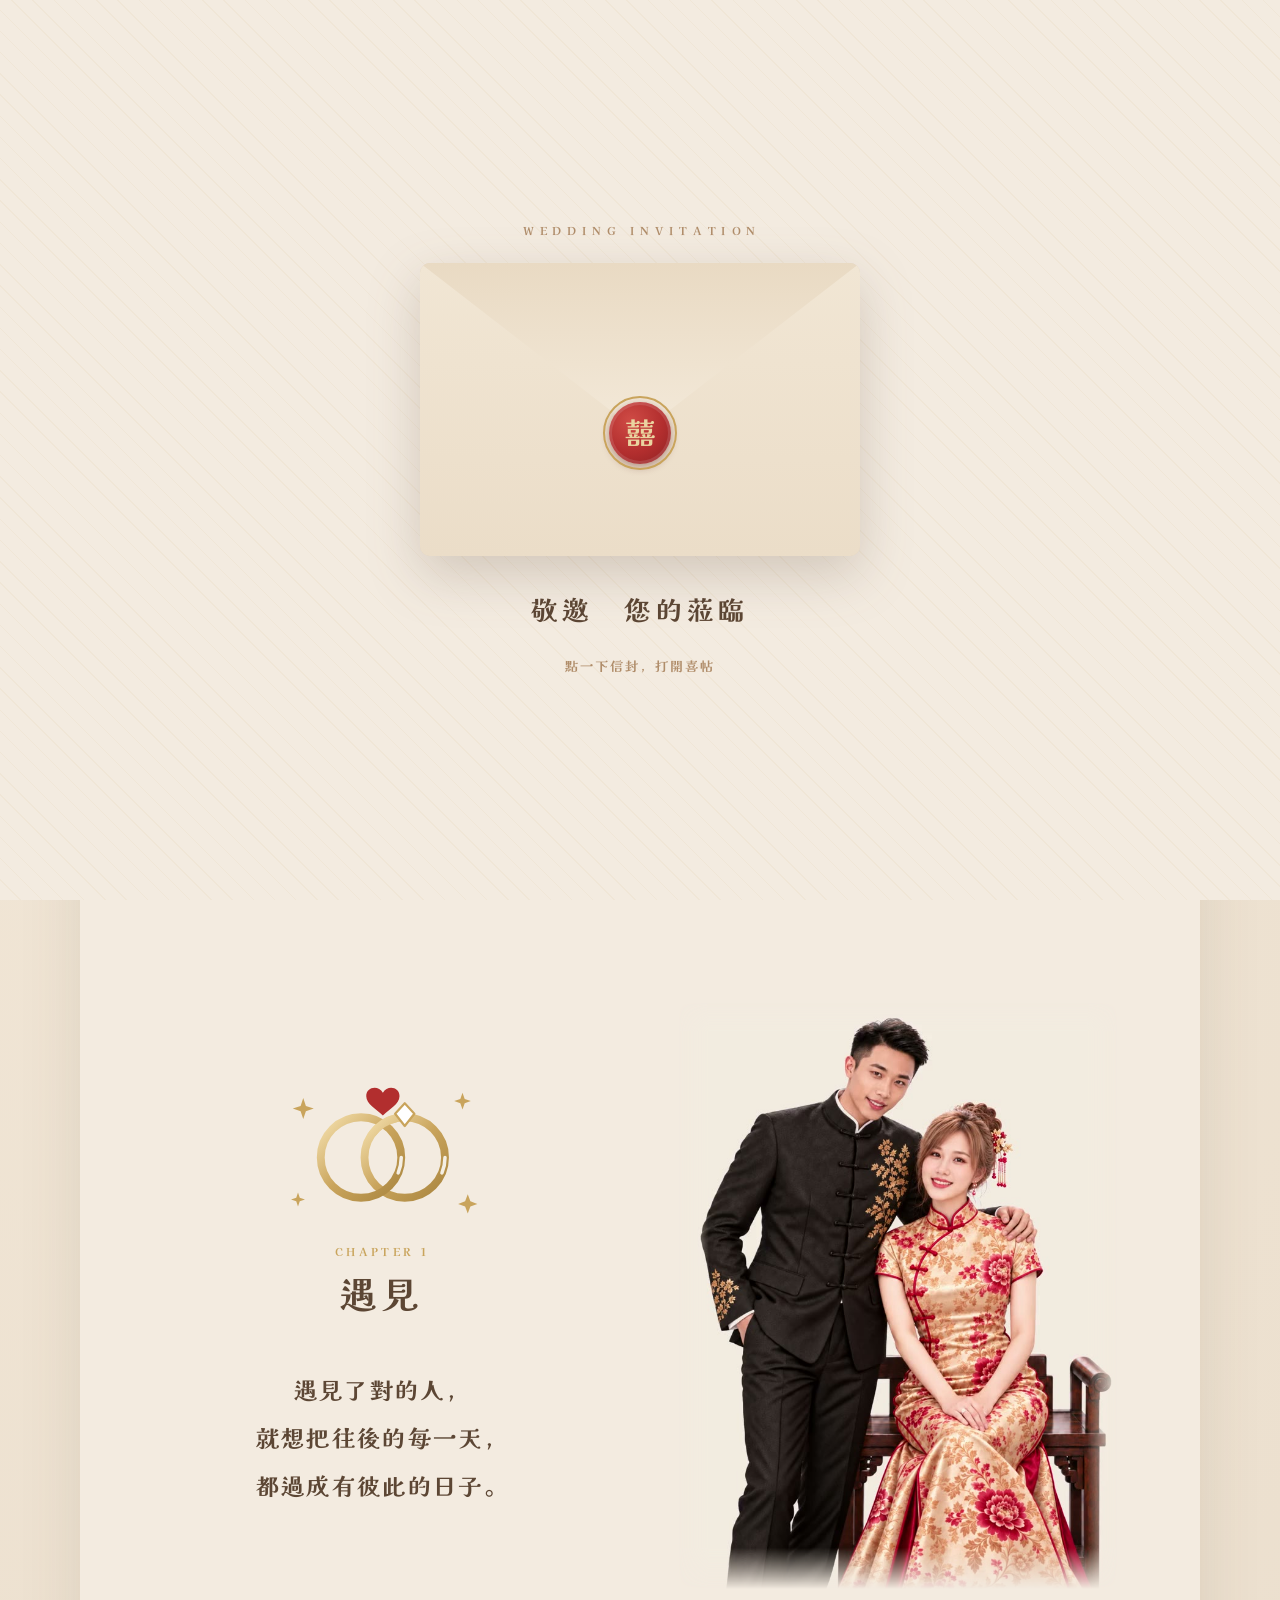
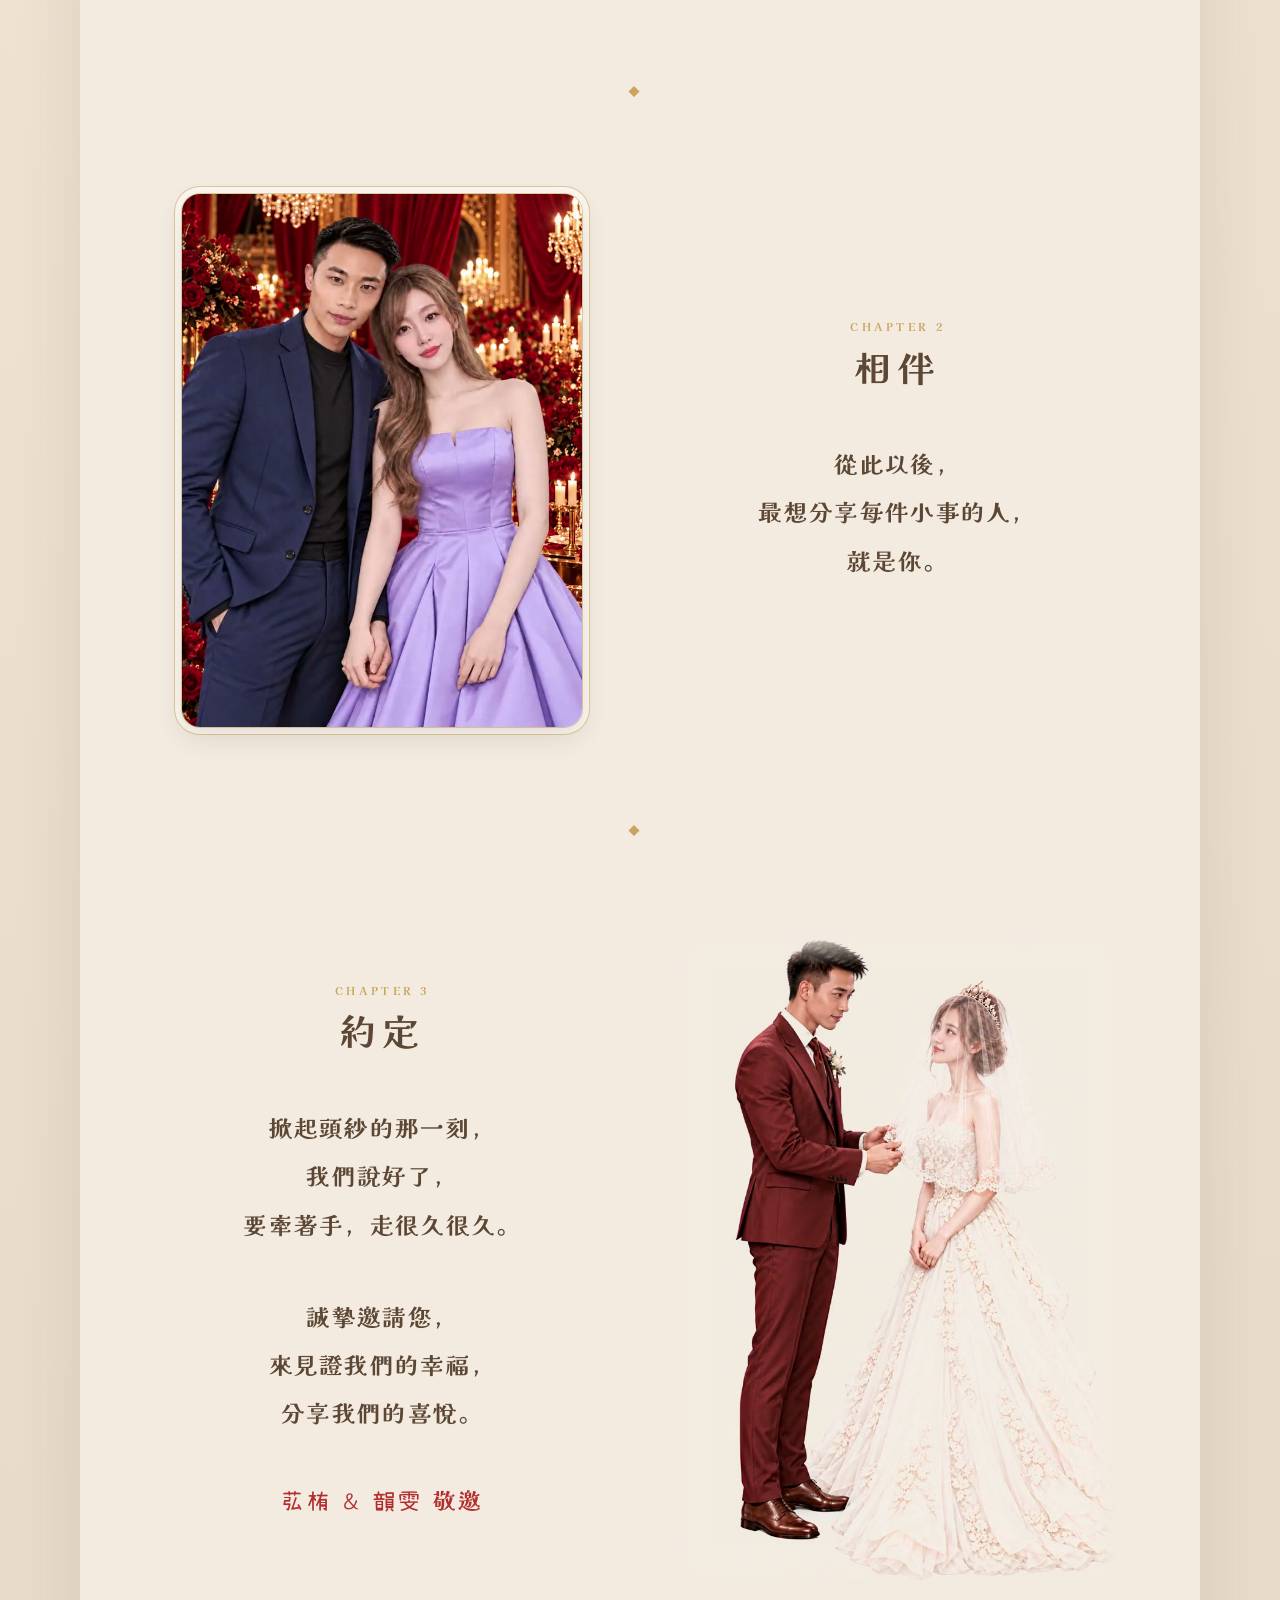
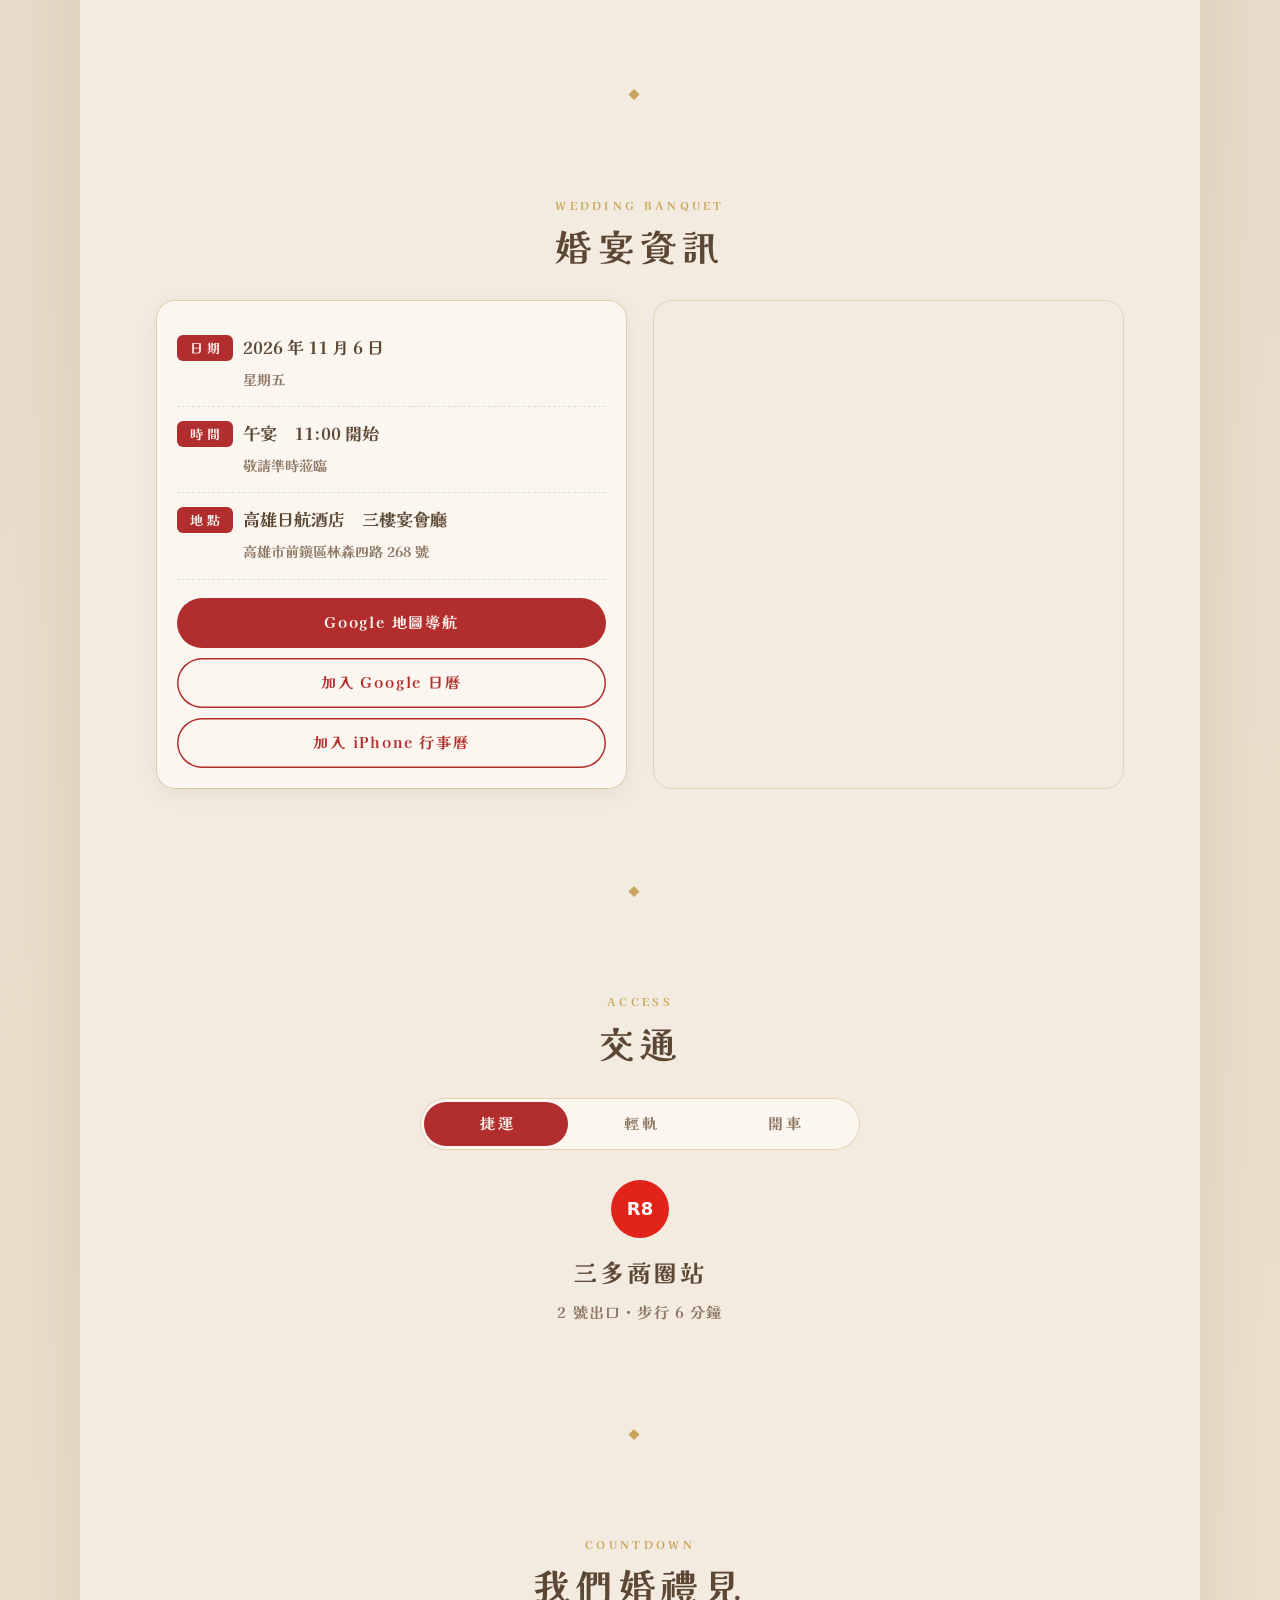
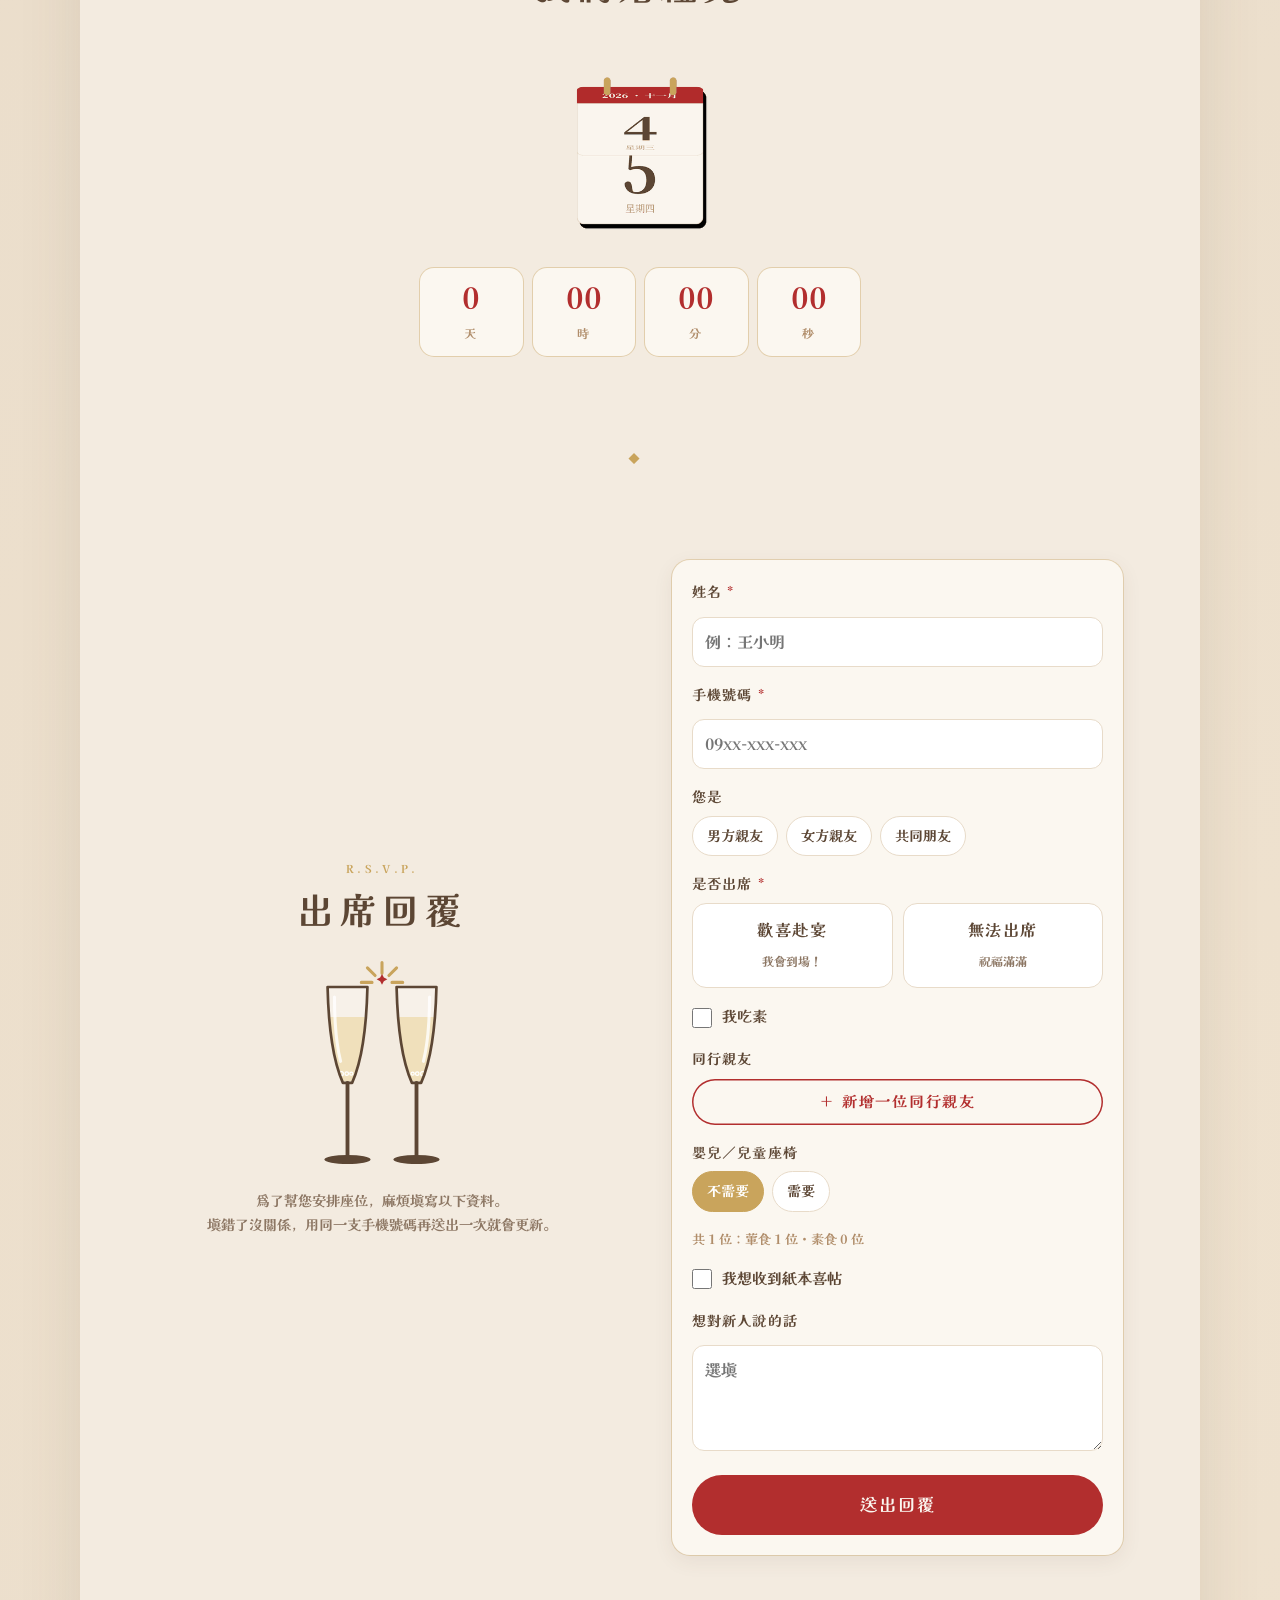
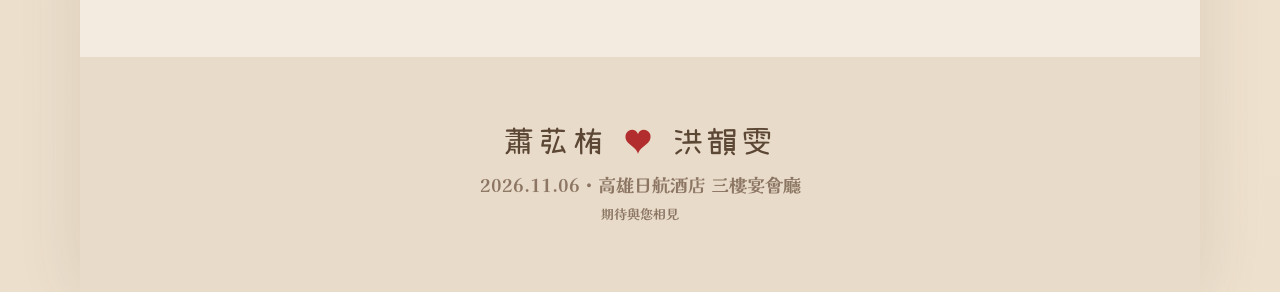
==== index.html @ 9238826c "電子喜帖：蕭苰栯 ♥ 洪韻雯（2026-11-06 高雄日航酒店） 喜帖主頁、賓客後台、Google Apps Script 後端與素材。  Co-Authored-By: Claude Opus 5" ====
<!doctype html>
<html lang="zh-Hant-TW">
<head>
<meta charset="utf-8">
<meta name="viewport" content="width=device-width, initial-scale=1, viewport-fit=cover">
<title>蕭苰栯 ♥ 洪韻雯｜婚宴邀請</title>
<meta name="description" content="2026.11.06（五）午宴・高雄日航酒店。我們要結婚了，誠摯邀請您來見證我們的幸福。">
<meta name="theme-color" content="#F3EBE0">
<!-- LINE / Facebook 分享預覽 -->
<meta property="og:type" content="website">
<meta property="og:title" content="蕭苰栯 ♥ 洪韻雯 要結婚了！">
<meta property="og:description" content="2026.11.06（五）午宴・高雄日航酒店｜點開來看喜帖並回覆出席">
<meta property="og:image" content="https://benny19890331.github.io/wedding/assets/og.jpg">
<meta property="og:image:width" content="1200">
<meta property="og:image:height" content="630">
<meta property="og:url" content="https://benny19890331.github.io/wedding/">
<link rel="icon" href="assets/favicon.png">
<link rel="preconnect" href="https://fonts.googleapis.com">
<link rel="preconnect" href="https://fonts.gstatic.com" crossorigin>
<link href="https://fonts.googleapis.com/css2?family=UoqMunThenKhung&family=Noto+Serif+TC:wght@400;700&family=LXGW+WenKai+TC&display=swap" rel="stylesheet">
<link rel="stylesheet" href="css/style.css?v=10112018">
<noscript><style>.cover{display:none}.reveal>*,.hero>*{opacity:1!important;transform:none!important}</style></noscript>
</head>
<body>

<!-- 背景音樂：點開信封後開始播放，右上角按鈕可以隨時關掉 -->
<audio id="bgm" src="assets/audio/bgm.mp3" loop preload="none"></audio>
<button class="bgm-btn" id="bgm-btn" type="button" aria-pressed="false" aria-label="播放背景音樂" hidden>
  <svg viewBox="0 0 24 24" aria-hidden="true"><path d="M9 18V6l10-2v12"/><circle cx="6.5" cy="18" r="2.5"/><circle cx="16.5" cy="16" r="2.5"/><path class="bgm-off" d="M4 4l16 16"/></svg>
</button>

<main class="page">

  <!-- ============ 封面：信封 ============ -->
  <div class="cover" id="cover">
    <p class="cover-kicker">W E D D I N G　I N V I T A T I O N</p>
    <div class="env-wrap">
    <button class="envelope" id="open-btn" type="button" aria-label="打開喜帖">
      <span class="env-back"></span>
      <span class="env-card"><b class="nm">蕭苰栯 <i>♥</i> 洪韻雯</b><small>2026 . 11 . 06</small></span>
      <span class="env-front"></span>
      <span class="env-flap"></span>
      <span class="env-seal">囍</span>
    </button>
    </div>
    <p class="cover-to">敬邀　您的蒞臨</p>
    <p class="cover-hint">點一下信封，打開喜帖</p>
  </div>

  <!-- ============ 主視覺 ============ -->
  <section class="hero">
    <p class="hero-kicker">W E ’ R E　G E T T I N G　M A R R I E D</p>
    <div class="arch-wrap">
      <i class="spark s1"></i><i class="spark s2"></i><i class="spark s3"></i><i class="spark s4"></i><i class="spark s5"></i>
    <div class="arch">
      <video class="clip" src="assets/video/wink.mp4" poster="assets/video/wink.jpg" muted loop playsinline preload="metadata"
             aria-label="兩人穿著青花瓷禮服，一起舉著「我們結婚啦」的牌子"></video>
    </div>
    </div>
    <h1 class="hero-title">我們結婚啦</h1>
    <p class="hero-names nm">蕭苰栯 <span>♥</span> 洪韻雯</p>
    <p class="hero-date">2026.11.06（五）午宴 11:00<br>高雄日航酒店・三樓宴會廳</p>
  </section>

  <!-- ============ 故事一：遇見 ============ -->
  <section id="invite" class="section center reveal">
    <svg class="deco rings" viewBox="0 0 240 190" role="img" aria-label="兩只相扣的金色對戒">
      <defs>
        <linearGradient id="ring-gold" x1="0" y1="0" x2="1" y2="1">
          <stop offset="0" stop-color="#F6E2B0"/><stop offset=".5" stop-color="#C9A45C"/><stop offset="1" stop-color="#A9853F"/>
        </linearGradient>
      </defs>
      <g class="rings-sway">
        <circle class="ring" cx="146" cy="108" r="46"/>
        <circle class="ring" cx="96" cy="108" r="46"/>
        <!-- 右邊那只戒指在上方交叉處壓過左邊，看起來才是扣在一起 -->
        <circle class="ring" cx="146" cy="108" r="46" stroke-dasharray="34 289" stroke-dashoffset="-173"/>
        <circle class="ring-shine" cx="96" cy="108" r="46"/>
        <circle class="ring-shine s2" cx="146" cy="108" r="46"/>
        <path class="gem" d="M146 46 l11 12 -11 14 -11 -14z"/>
      </g>
      <path class="ring-heart" d="M121 34c-5-9-19-7-19 4 0 9 12 15 19 22 7-7 19-13 19-22 0-11-14-13-19-4z"/>
      <path class="twinkle t1" d="M30 40l3 9 9 3-9 3-3 9-3-9-9-3 9-3z"/>
      <path class="twinkle t2" d="M212 34l2.5 7 7 2.5-7 2.5-2.5 7-2.5-7-7-2.5 7-2.5z"/>
      <path class="twinkle t3" d="M218 150l3 8 8 3-8 3-3 8-3-8-8-3 8-3z"/>
      <path class="twinkle t4" d="M24 148l2 6 6 2-6 2-2 6-2-6-6-2 6-2z"/>
    </svg>
    <h2 class="section-title"><small>CHAPTER 1</small>遇見</h2>
    <p class="poem">
      遇見了對的人，<br>
      就想把往後的每一天，<br>
      都過成有彼此的日子。
    </p>
    <div class="blend blend-34">
      <video class="clip" src="assets/video/sit.mp4" poster="assets/video/sit.jpg" muted loop playsinline preload="metadata"
             aria-label="兩人穿著中式禮服，新娘坐著、新郎站在一旁相視而笑"></video>
    </div>
  </section>

  <!-- ============ 故事二：相伴 ============ -->
  <section class="section center reveal" id="story">
    <h2 class="section-title"><small>CHAPTER 2</small>相伴</h2>
    <p class="poem">
      從此以後，<br>
      最想分享每件小事的人，<br>
      就是你。
    </p>
    <div class="frame frame-34">
      <video class="clip" src="assets/video/heart.mp4" poster="assets/video/heart.jpg" muted loop playsinline preload="metadata"
             aria-label="兩人在紅色燭光宴會廳，用手臂一起比出愛心"></video>
    </div>
  </section>

  <!-- ============ 故事三：約定 ============ -->
  <section class="section center reveal" id="moments">
    <h2 class="section-title"><small>CHAPTER 3</small>約定</h2>
    <p class="poem">
      掀起頭紗的那一刻，<br>
      我們說好了，<br>
      要牽著手，走很久很久。
    </p>
    <div class="blend">
      <video class="clip" data-fade src="assets/video/veil.mp4" poster="assets/video/veil.jpg" muted playsinline preload="metadata"
             aria-label="新郎掀起新娘的頭紗，輕吻她的額頭"></video>
    </div>
    <p class="poem">
      誠摯邀請您，<br>
      來見證我們的幸福，<br>
      分享我們的喜悅。
    </p>
    <p class="sign"><span class="nm">苰栯 &amp; 韻雯</span> 敬邀</p>
  </section>

  <!-- ============ 婚宴資訊 ============ -->
  <section class="section reveal" id="info">
    <h2 class="section-title center"><small>WEDDING BANQUET</small>婚宴資訊</h2>
    <div class="card info">
      <div class="info-row">
        <span class="info-label">日期</span>
        <div><b>2026 年 11 月 6 日</b><span class="muted">星期五</span></div>
      </div>
      <div class="info-row">
        <span class="info-label">時間</span>
        <div><b>午宴　11:00 開始</b><span class="muted">敬請準時蒞臨</span></div>
      </div>
      <div class="info-row">
        <span class="info-label">地點</span>
        <div><b>高雄日航酒店　三樓宴會廳</b><span class="muted">高雄市前鎮區林森四路 268 號</span></div>
      </div>
      <div class="btn-row">
        <a class="btn" href="https://www.google.com/maps/search/?api=1&query=%E9%AB%98%E9%9B%84%E6%97%A5%E8%88%AA%E9%85%92%E5%BA%97" target="_blank" rel="noopener">Google 地圖導航</a>
        <a class="btn btn-ghost" id="gcal" href="#" target="_blank" rel="noopener">加入 Google 日曆</a>
        <a class="btn btn-ghost" href="assets/wedding.ics">加入 iPhone 行事曆</a>
      </div>
    </div>
    <div class="map">
      <iframe title="高雄日航酒店地圖" src="https://www.google.com/maps?q=%E9%AB%98%E9%9B%84%E6%97%A5%E8%88%AA%E9%85%92%E5%BA%97+%E9%AB%98%E9%9B%84%E5%B8%82%E5%89%8D%E9%8E%AE%E5%8D%80%E6%9E%97%E6%A3%AE%E5%9B%9B%E8%B7%AF268%E8%99%9F&z=16&output=embed" loading="lazy" referrerpolicy="no-referrer-when-downgrade"></iframe>
    </div>
  </section>

  <!-- ============ 交通 ============ -->
  <section class="section reveal">
    <h2 class="section-title center"><small>ACCESS</small>交通</h2>
    <div class="way">
      <div class="way-tabs" role="tablist" aria-label="交通方式">
        <button type="button" role="tab" aria-selected="true" data-way="mrt">捷運</button>
        <button type="button" role="tab" aria-selected="false" data-way="lrt">輕軌</button>
        <button type="button" role="tab" aria-selected="false" data-way="car">開車</button>
      </div>
      <div class="way-panel" data-panel="mrt">
        <span class="line-badge red-line">R8</span>
        <b>三多商圈站</b>
        <span>2 號出口・步行 6 分鐘</span>
      </div>
      <div class="way-panel" data-panel="lrt" hidden>
        <span class="line-badge lrt">C7</span>
        <b>軟體園區站</b>
        <span>步行 10 分鐘</span>
      </div>
      <div class="way-panel" data-panel="car" hidden>
        <span class="line-badge car">P</span>
        <b>飯店地下停車場</b>
        <span>喜宴賓客免費停 4 小時</span>
      </div>
    </div>
  </section>

  <!-- ============ 倒數 ============ -->
  <section class="section center reveal">
    <h2 class="section-title"><small>COUNTDOWN</small>我們婚禮見</h2>
    <img class="gif gif-sm" src="assets/gif/5-calendar-1106.gif" alt="日曆翻到 11 月 6 日" width="400" height="400" loading="lazy">
    <div class="countdown" id="countdown" aria-live="off">
      <div><b data-k="d">--</b><small>天</small></div>
      <div><b data-k="h">--</b><small>時</small></div>
      <div><b data-k="m">--</b><small>分</small></div>
      <div><b data-k="s">--</b><small>秒</small></div>
    </div>
  </section>

  <!-- ============ 出席回覆 ============ -->
  <section class="section reveal" id="rsvp">
    <h2 class="section-title center"><small>R.S.V.P.</small>出席回覆</h2>
    <svg class="deco cheers" viewBox="0 0 300 270" role="img" aria-label="兩個香檳杯輕輕碰杯">
      <!-- 兩個杯子各自以杯底為支點往中間傾斜，杯口剛好相碰、不會交疊 -->
      <g transform="translate(105 255)"><g class="tilt">
          <path class="fl-wine" d="M-23.5 -186 L23.5 -186 Q21 -138 6 -102 L-6 -102 Q-21 -138 -23.5 -186Z"/>
          <circle class="fl-bubble" cx="-8" cy="-112" r="2.6"/><circle class="fl-bubble b2" cx="5" cy="-112" r="2"/><circle class="fl-bubble b3" cx="-1" cy="-112" r="2.3"/>
          <path class="fl-glass" d="M-26 -225 L26 -225 Q24 -140 6 -100 L-6 -100 Q-24 -140 -26 -225Z"/>
          <path class="fl-hi" d="M-17 -212 Q-17 -160 -9 -128"/>
          <path class="fl-stem" d="M0 -100 V-6"/>
          <ellipse class="fl-foot" cx="0" cy="0" rx="30" ry="6"/>
      </g></g>
      <g transform="translate(195 255) scale(-1 1)"><g class="tilt">
          <path class="fl-wine" d="M-23.5 -186 L23.5 -186 Q21 -138 6 -102 L-6 -102 Q-21 -138 -23.5 -186Z"/>
          <circle class="fl-bubble" cx="-8" cy="-112" r="2.6"/><circle class="fl-bubble b2" cx="5" cy="-112" r="2"/><circle class="fl-bubble b3" cx="-1" cy="-112" r="2.3"/>
          <path class="fl-glass" d="M-26 -225 L26 -225 Q24 -140 6 -100 L-6 -100 Q-24 -140 -26 -225Z"/>
          <path class="fl-hi" d="M-17 -212 Q-17 -160 -9 -128"/>
          <path class="fl-stem" d="M0 -100 V-6"/>
          <ellipse class="fl-foot" cx="0" cy="0" rx="30" ry="6"/>
      </g></g>
      <g class="clink" transform="translate(150 20)">
        <path d="M0 -8 V-22 M9 -5 L19 -15 M-9 -5 L-19 -15 M13 4 H27 M-13 4 H-27"/>
        <path class="clink-star" d="M0 -7l2.4 4.6 4.6 2.4-4.6 2.4-2.4 4.6-2.4-4.6-4.6-2.4 4.6-2.4z"/>
      </g>
    </svg>
    <p class="center muted form-note">為了幫您安排座位，麻煩填寫以下資料。<br>填錯了沒關係，用同一支手機號碼再送出一次就會更新。</p>

    <form class="card form" id="rsvp-form" novalidate>
      <label class="field">
        <span>姓名 <i>*</i></span>
        <input name="name" autocomplete="name" maxlength="30" required placeholder="例：王小明">
      </label>
      <label class="field">
        <span>手機號碼 <i>*</i></span>
        <input name="phone" type="tel" inputmode="tel" autocomplete="tel" maxlength="15" required placeholder="09xx-xxx-xxx">
      </label>

      <fieldset class="field">
        <legend>您是</legend>
        <div class="chips">
          <label><input type="radio" name="side" value="男方親友"><span>男方親友</span></label>
          <label><input type="radio" name="side" value="女方親友"><span>女方親友</span></label>
          <label><input type="radio" name="side" value="共同朋友"><span>共同朋友</span></label>
        </div>
      </fieldset>

      <fieldset class="field">
        <legend>是否出席 <i>*</i></legend>
        <div class="choice">
          <label><input type="radio" name="attend" value="yes" required><span><b>歡喜赴宴</b><small>我會到場！</small></span></label>
          <label><input type="radio" name="attend" value="no"><span><b>無法出席</b><small>祝福滿滿</small></span></label>
        </div>
      </fieldset>

      <div id="attend-fields">
        <label class="check">
          <input type="checkbox" name="selfveg" id="selfveg">
          <span>我吃素</span>
        </label>
        <fieldset class="field">
          <legend>同行親友</legend>
          <div class="comp-list" id="comp-list"></div>
          <button class="btn btn-ghost comp-add" type="button" id="comp-add">＋ 新增一位同行親友</button>
        </fieldset>
        <fieldset class="field">
          <legend>嬰兒／兒童座椅</legend>
          <div class="chips">
            <label><input type="radio" name="seat" value="no" checked><span>不需要</span></label>
            <label><input type="radio" name="seat" value="yes"><span>需要</span></label>
          </div>
        </fieldset>
        <label class="field" id="kids-field" hidden>
          <span>座椅數量</span>
          <select name="kids"></select>
        </label>
        <p class="calc" id="meal-calc"></p>
      </div>

      <!-- 無法出席的賓客：想送紅包可以轉帳 -->
      <div class="gift" id="gift" hidden>
        <p class="gift-lead">不能到場也沒關係，收到您的祝福我們就很開心了。<br>如果想送上紅包，可以用下面的方式轉帳。</p>
        <button class="btn btn-ghost" type="button" id="gift-toggle" aria-expanded="false" aria-controls="gift-box">顯示轉帳 QR Code</button>
        <div class="gift-box" id="gift-box" hidden>
          <img src="assets/gift-qr.png" alt="國泰世華銀行轉帳 QR Code" width="660" height="771" loading="lazy">
          <p class="gift-acct">國泰世華銀行（013）<br><b id="gift-no">699519834565</b></p>
          <button class="btn btn-ghost gift-copy" type="button" id="gift-copy">複製帳號</button>
          <p class="gift-memo">轉帳時記得在備註寫上名字和想說的話喔，<br>我們才知道要謝謝誰 <span class="red">♥</span></p>
          <p class="gift-tip">用手機看的話，可以長按圖片存到相簿，再用銀行 App 的「掃描相簿圖片」；或直接複製帳號轉帳。</p>
        </div>
      </div>

      <label class="check">
        <input type="checkbox" name="paper">
        <span>我想收到紙本喜帖</span>
      </label>
      <label class="field" id="address-field" hidden>
        <span>寄送地址 <i>*</i></span>
        <input name="address" autocomplete="street-address" maxlength="120" placeholder="郵遞區號＋完整地址">
      </label>

      <label class="field">
        <span>想對新人說的話</span>
        <textarea name="message" rows="3" maxlength="300" placeholder="選填"></textarea>
      </label>

      <!-- 防機器人：真人看不到這個欄位 -->
      <label class="hp" aria-hidden="true">網站<input name="website" tabindex="-1" autocomplete="off"></label>

      <p class="form-error" id="form-error" role="alert" hidden></p>
      <button class="btn btn-big" type="submit" id="submit-btn">送出回覆</button>
    </form>

    <div class="card thanks" id="thanks" hidden>
      <div class="thanks-stamp" aria-hidden="true">囍</div>
      <p class="mission">★ MISSION COMPLETE ★</p>
      <h3 id="thanks-title">收到您的回覆了！</h3>
      <p id="thanks-body"></p>
      <button class="btn btn-ghost" type="button" id="edit-again">修改回覆</button>
    </div>
  </section>

  <footer class="footer">
    <p class="footer-names nm">蕭苰栯 <span>♥</span> 洪韻雯</p>
    <p class="muted">2026.11.06・高雄日航酒店 三樓宴會廳</p>
    <p class="muted small">期待與您相見</p>
  </footer>
</main>

<script src="config.js?v=10112018"></script>
<script src="js/main.js?v=10112018"></script>
</body>
</html>
---- css/style.css ----
:root {
  --milk: #F3EBE0;
  --paper: #FBF7F0;
  --latte: #E8DBC9;
  --tea: #B08D6A;
  --ink: #5C4634;
  --muted: #8C7663;
  --gold: #C9A45C;
  --gold-l: #EAD4A0;
  --red: #B22E2E;
  --red-d: #8C2022;
  /* 內文與標題：Uoq Mun Then Khung（古籍刻本風）；它沒有的字自動改用思源宋體 */
  --serif: 'UoqMunThenKhung', 'Noto Serif TC', 'Noto Serif CJK TC', 'PMingLiU', serif;
  --hand: var(--serif);
  /* 兩人的名字：內海字體 */
  --name: 'Naikai Font', 'LXGW WenKai TC', 'Noto Serif TC', serif;
  --radius: 18px;
  --page-w: 480px;          /* 內容欄的寬度，平板和電腦會加寬 */
  color-scheme: light;
}

/* 內海字體（SIL OFL 1.1，授權文件在 assets/fonts/naikai-OFL.txt）。已裁成只含兩人名字的六個字 */
@font-face {
  font-family: 'Naikai Font';
  src: url('../assets/fonts/naikai-names.woff2') format('woff2');
  font-display: swap;   /* 這個檔案裡只有 蕭苰栯洪韻雯 六個字，其他字會自動用後面的備援字體 */
}
* { box-sizing: border-box; }
[hidden] { display: none !important; }
html { scroll-behavior: smooth; -webkit-text-size-adjust: 100%; }
body {
  margin: 0;
  background: var(--latte);
  background-image: radial-gradient(circle at 20% 10%, #f1e6d6 0, transparent 40%),
                    radial-gradient(circle at 80% 90%, #efe2cf 0, transparent 45%);
  color: var(--ink);
  font-family: var(--serif);
  font-size: 16px;
  line-height: 1.75;
  font-synthesis-weight: none;   /* 這套字體只有一種粗細，不讓瀏覽器硬加粗 */
}
img { max-width: 100%; height: auto; display: block; }
b { font-weight: 700; }
.red { color: var(--red); }
.muted { color: var(--muted); }
.small { font-size: 13px; }
.center { text-align: center; }

.page {
  max-width: var(--page-w);
  margin: 0 auto;
  background: var(--milk);
  min-height: 100vh;
  overflow: hidden;
  box-shadow: 0 0 60px rgba(92, 70, 52, .12);
  padding-bottom: env(safe-area-inset-bottom, 0px);
}

/* ---------------- 封面：信封 ---------------- */
html.locked, html.locked body { overflow: hidden; }
.cover {
  position: fixed;
  inset: 0;
  z-index: 50;
  display: flex;
  flex-direction: column;
  align-items: center;
  justify-content: center;
  gap: 22px;
  padding: 24px;
  background:
    repeating-linear-gradient(45deg, transparent 0 14px, rgba(201, 164, 92, .07) 14px 15px),
    var(--milk);
  transition: opacity .7s ease .9s, visibility 0s linear 1.6s;
}
.cover.open { opacity: 0; visibility: hidden; pointer-events: none; }
.cover-kicker { margin: 0; font-size: 11px; letter-spacing: .12em; color: var(--tea); }
.cover-to { margin: 0; font-family: var(--hand); font-size: 22px; letter-spacing: .2em; }
.cover-hint { margin: 0; font-size: 13px; color: var(--tea); letter-spacing: .15em; animation: float 2s ease-in-out infinite; }

.envelope {
  position: relative;
  width: min(84vw, 340px);
  aspect-ratio: 3 / 2;
  border: 0;
  padding: 0;
  background: none;
  cursor: pointer;
  perspective: 900px;
  filter: drop-shadow(0 18px 26px rgba(92, 70, 52, .22));
  -webkit-tap-highlight-color: transparent;
  font: inherit;
  color: inherit;
}
.envelope:focus-visible { outline: 3px solid var(--gold); outline-offset: 8px; border-radius: 12px; }
.envelope > span { position: absolute; display: block; }
.env-back { inset: 0; background: #E2D2BC; border-radius: 10px; }
.env-card {
  left: 6%; right: 6%; top: 8%; bottom: 6%;
  background: var(--paper);
  border-radius: 6px;
  box-shadow: inset 0 0 0 1px var(--gold-l), inset 0 0 0 6px var(--paper), inset 0 0 0 7px var(--gold-l);
  display: flex !important;
  flex-direction: column;
  align-items: center;
  padding-top: 13%;
  gap: 4px;
  transition: transform .9s cubic-bezier(.2, .8, .2, 1) .35s;
}
.env-card b { font-size: 17px; letter-spacing: .12em; }
.env-card i { color: var(--red); font-style: normal; }
.env-card small { font-size: 12px; color: var(--tea); letter-spacing: .2em; }
.env-front {
  inset: 0;
  border-radius: 10px;
  background: linear-gradient(#F1E6D4, #EBDDC8);
  clip-path: polygon(0 0, 50% 52%, 100% 0, 100% 100%, 0 100%);
}
.env-flap {
  left: 0; right: 0; top: 0;
  height: 58%;
  background: linear-gradient(#E9DAC3, #F3E9D9);
  clip-path: polygon(0 0, 100% 0, 50% 100%);
  transform-origin: top;
  transition: transform .6s ease;
  z-index: 2;
  border-radius: 10px 10px 0 0;
}
.env-seal {
  left: 50%; top: 58%;
  width: 62px; height: 62px;
  margin: -31px 0 0 -31px;
  border-radius: 50%;
  background: radial-gradient(circle at 35% 30%, #CF4B45, var(--red) 55%, var(--red-d));
  box-shadow: 0 3px 8px rgba(92, 30, 30, .4), inset 0 0 0 3px rgba(255, 255, 255, .12);
  color: var(--gold-l);
  font-size: 30px;
  font-weight: 700;
  line-height: 62px;
  text-align: center;
  z-index: 3;
  transition: transform .35s ease, opacity .35s ease;
}
.envelope:hover .env-seal { transform: scale(1.06); }
.cover.open .env-seal { transform: scale(1.7); opacity: 0; }

/* ---------------- 主視覺 ---------------- */
.hero {
  min-height: 100svh;
  padding: calc(34px + env(safe-area-inset-top, 0px)) 22px 28px;
  display: flex;
  flex-direction: column;
  align-items: center;
  justify-content: center;
  gap: 10px;
  text-align: center;
}
.hero-kicker { margin: 0 0 8px; font-size: 11px; letter-spacing: .12em; color: var(--tea); }
.arch {
  aspect-ratio: 720 / 1222;
  border-radius: 999px 999px 20px 20px;
  overflow: hidden;
  border: 3px solid var(--gold);
  outline: 1px solid var(--gold-l);
  outline-offset: 6px;
  box-shadow: 0 18px 40px rgba(92, 70, 52, .18);
  background: var(--latte);
}
.clip { display: block; width: 100%; height: 100%; object-fit: cover; transition: opacity .5s ease; }
.clip.fading { opacity: 0; }
.hero-title {
  font-family: var(--hand);
  font-weight: 400;
  font-size: clamp(34px, 10vw, 44px);
  color: var(--red);
  margin: 22px 0 0;
  letter-spacing: .14em;
}
.hero-names { margin: 0; font-size: 21px; font-weight: 700; letter-spacing: .14em; }
.hero-names span { color: var(--red); }
.hero-date { margin: 2px 0 10px; font-size: 14px; color: var(--muted); letter-spacing: .12em; line-height: 1.7; }

/* 影片外框 */
.frame {
  width: min(86%, 330px);
  margin: 0 auto 18px;
  aspect-ratio: 2 / 3;
  border-radius: var(--radius);
  overflow: hidden;
  background: #fff;
  box-shadow: 0 10px 26px rgba(92, 70, 52, .14), 0 0 0 1px rgba(201, 164, 92, .5), 0 0 0 7px var(--paper), 0 0 0 8px rgba(201, 164, 92, .5);
}
.frame-34 { aspect-ratio: 3 / 4; }
.poem + .frame { margin-top: 26px; }
.frame + .poem { margin-top: 34px; }
.shot {
  flex: 0 0 72%;
  margin: 0;
  scroll-snap-align: center;
  background: #fff;
  padding: 8px 8px 2px;
  border-radius: 14px;
  box-shadow: 0 8px 20px rgba(92, 70, 52, .16);
}
.shot .clip { aspect-ratio: 3 / 4; border-radius: 9px; height: auto; }
.shot figcaption { font-family: var(--hand); font-size: 17px; padding: 6px 0; }
.note { font-size: 13.5px; margin: -8px 0 10px; letter-spacing: .08em; }
.mission { margin: 14px 0 0 !important; font-family: ui-monospace, Consolas, monospace; font-size: 12px; letter-spacing: .25em; color: var(--gold); }


/* ---------------- 共用區塊 ---------------- */
.section { padding: 56px 22px; position: relative; }
.section + .section::before {
  content: '◆';
  position: absolute;
  top: -10px; left: 50%;
  transform: translateX(-50%);
  color: var(--gold);
  font-size: 12px;
  letter-spacing: 1em;
}
.section-title {
  font-size: 26px;
  letter-spacing: .18em;
  margin: 0 0 18px;
  font-weight: 700;
}
.section-title small {
  display: block;
  font-size: 11px;
  color: var(--gold);
  letter-spacing: .3em;
  font-weight: 400;
}
.sub-title {
  font-size: 17px;
  letter-spacing: .3em;
  margin: 30px 0 12px;
  color: var(--tea);
}
.gif { width: 100%; max-width: 320px; margin: 0 auto 8px; }
.gif-sm { max-width: 220px; }
.gif-wide { max-width: 340px; aspect-ratio: 5 / 3; object-fit: cover; margin-bottom: 16px; }

.poem {
  font-family: var(--hand);
  font-size: 19px;
  line-height: 2.1;
  letter-spacing: .1em;
  margin: 18px 0;
}
.sign { color: var(--red); font-family: var(--hand); font-size: 18px; margin-top: 26px; letter-spacing: .15em; }
.lead { font-family: var(--hand); font-size: 18px; line-height: 2; letter-spacing: .08em; }
.hint { font-size: 12px; color: var(--muted); letter-spacing: .2em; margin: 4px 0 0; }

.profiles {
  display: grid;
  grid-template-columns: 1fr 1fr;
  gap: 14px;
  margin-top: 18px;
}
.profiles figure { margin: 0; }
.profiles img {
  aspect-ratio: 4 / 5;
  object-fit: cover;
  object-position: 50% 25%;
  border-radius: var(--radius);
  width: 100%;
  box-shadow: 0 8px 20px rgba(92, 70, 52, .12);
}
.profiles figcaption { margin-top: 8px; font-size: 14px; color: var(--tea); }
.profiles figcaption b { color: var(--ink); font-size: 17px; letter-spacing: .08em; }

/* 照片牆 */
.gallery {
  display: flex;
  gap: 16px;
  overflow-x: auto;
  scroll-snap-type: x mandatory;
  padding: 10px 22px 18px;
  margin: 0 -22px;
  scrollbar-width: none;
}
.gallery::-webkit-scrollbar { display: none; }
.polaroid {
  flex: 0 0 64%;
  margin: 0;
  background: #fff;
  padding: 10px 10px 4px;
  box-shadow: 0 8px 18px rgba(92, 70, 52, .16);
  scroll-snap-align: center;
  transform: rotate(-2deg);
}
.polaroid:nth-child(even) { transform: rotate(2deg); }
.polaroid img { aspect-ratio: 1; object-fit: cover; width: 100%; object-position: 50% 30%; }
.polaroid figcaption { font-family: var(--hand); font-size: 17px; padding: 6px 0; color: var(--ink); }

/* 卡片 */
.card {
  background: var(--paper);
  border-radius: var(--radius);
  box-shadow: 0 6px 20px rgba(92, 70, 52, .08), 0 0 0 1px rgba(201, 164, 92, .35);
  padding: 20px;
}
.info-row {
  display: grid;
  grid-template-columns: 56px 1fr;
  gap: 10px;
  padding: 12px 0;
  border-bottom: 1px dashed var(--latte);
}
.info-row b { display: block; font-size: 17px; }
.info-row .muted { font-size: 14px; }
.info-label {
  color: var(--paper);
  background: var(--red);
  border-radius: 6px;
  font-size: 13px;
  letter-spacing: .3em;
  text-align: center;
  height: 26px;
  line-height: 26px;
  padding-left: .3em;
  margin-top: 2px;
}
.btn-row { display: grid; gap: 10px; margin-top: 18px; }
.btn {
  display: inline-block;
  text-align: center;
  background: var(--red);
  color: var(--paper);
  text-decoration: none;
  border: 0;
  border-radius: 999px;
  padding: 12px 20px;
  font: inherit;
  font-size: 15px;
  letter-spacing: .12em;
  cursor: pointer;
  transition: transform .15s, background .2s;
}
.btn:hover { background: var(--red-d); }
.btn:active { transform: scale(.97); }
.btn-ghost { background: transparent; color: var(--red); box-shadow: inset 0 0 0 1.5px var(--red); }
.btn-ghost:hover { background: rgba(178, 46, 46, .06); }
.btn-big { width: 100%; padding: 15px; font-size: 17px; margin-top: 8px; }
.btn[disabled] { opacity: .6; cursor: wait; }

.map {
  margin-top: 16px;
  border-radius: var(--radius);
  overflow: hidden;
  aspect-ratio: 4 / 3;
  box-shadow: 0 0 0 1px rgba(201, 164, 92, .35);
}
.map iframe { width: 100%; height: 100%; border: 0; display: block; }

/* 交通 */
.transit { display: grid; gap: 12px; }
.transit-item { display: grid; grid-template-columns: 44px 1fr; gap: 14px; padding: 16px; }
.transit-item h3 { margin: 0 0 2px; font-size: 17px; letter-spacing: .15em; }
.transit-item p { margin: 0 0 4px; font-size: 14.5px; }
.line-badge {
  width: 44px; height: 44px;
  border-radius: 50%;
  display: grid;
  place-items: center;
  font-family: system-ui, sans-serif;
  font-weight: 700;
  color: #fff;
  font-size: 14px;
}
.red-line { background: #E2231A; }
.lrt { background: #7CC242; }
.car { background: var(--gold); }

/* 倒數 */
.countdown {
  display: grid;
  grid-template-columns: repeat(4, 1fr);
  gap: 10px;
  margin-top: 8px;
}
.countdown div {
  background: var(--paper);
  border-radius: 14px;
  padding: 12px 4px 8px;
  box-shadow: 0 0 0 1px rgba(201, 164, 92, .4);
}
.countdown b { display: block; font-size: 30px; color: var(--red); line-height: 1.2; font-variant-numeric: tabular-nums; }
.countdown small { color: var(--tea); font-size: 12px; letter-spacing: .2em; }

/* ---------------- 表單 ---------------- */
.form-note { font-size: 14px; margin: 4px 0 18px; }
.form { display: grid; gap: 16px; }
.field { display: grid; gap: 6px; border: 0; padding: 0; margin: 0; min-width: 0; }
.field > span, .field legend { font-size: 14px; font-weight: 700; letter-spacing: .08em; padding: 0; margin-bottom: 6px; }
.field i { color: var(--red); font-style: normal; }
input, select, textarea {
  font: inherit;
  font-size: 16px; /* 16px 以上 iPhone 才不會自動放大 */
  color: var(--ink);
  background: #fff;
  border: 1.5px solid var(--latte);
  border-radius: 12px;
  padding: 10px 12px;
  width: 100%;
  outline: none;
  transition: border-color .2s, box-shadow .2s;
}
select { appearance: none; background-image: linear-gradient(45deg, transparent 50%, var(--tea) 50%), linear-gradient(135deg, var(--tea) 50%, transparent 50%); background-position: calc(100% - 16px) 55%, calc(100% - 11px) 55%; background-size: 5px 5px; background-repeat: no-repeat; padding-right: 26px; }
input:focus, select:focus, textarea:focus { border-color: var(--gold); box-shadow: 0 0 0 3px rgba(201, 164, 92, .2); }
input[aria-invalid="true"] { border-color: var(--red); }
textarea { resize: vertical; }

.chips { display: flex; flex-wrap: wrap; gap: 8px; }
.chips label, .choice label { position: relative; cursor: pointer; }
.chips input, .choice input { position: absolute; opacity: 0; pointer-events: none; }
.chips span {
  display: block;
  padding: 7px 14px;
  border-radius: 999px;
  border: 1.5px solid var(--latte);
  background: #fff;
  font-size: 14px;
  transition: all .15s;
}
.chips input:checked + span { background: var(--gold); border-color: var(--gold); color: #fff; }
.chips input:focus-visible + span, .choice input:focus-visible + span { box-shadow: 0 0 0 3px rgba(201, 164, 92, .35); }
.choice { display: grid; grid-template-columns: 1fr 1fr; gap: 10px; }
.choice span {
  display: block;
  text-align: center;
  padding: 12px 8px;
  border-radius: 14px;
  border: 1.5px solid var(--latte);
  background: #fff;
  transition: all .15s;
}
.choice b { display: block; font-size: 16px; letter-spacing: .1em; }
.choice small { color: var(--muted); font-size: 12px; }
.choice input:checked + span { border-color: var(--red); background: rgba(178, 46, 46, .06); }
.choice input:checked + span b { color: var(--red); }

.grid-3 { display: grid; grid-template-columns: repeat(3, 1fr); gap: 10px; }
.calc { font-size: 13px; color: var(--tea); margin: 8px 0 0; }
.check { display: flex; align-items: center; gap: 10px; font-size: 15px; cursor: pointer; }
.check input { width: 20px; height: 20px; accent-color: var(--red); margin: 0; }
.hp { position: absolute; left: -9999px; width: 1px; height: 1px; overflow: hidden; }
.form-error {
  background: rgba(178, 46, 46, .08);
  color: var(--red);
  border-radius: 10px;
  padding: 10px 14px;
  font-size: 14px;
  margin: 0;
}

.thanks { text-align: center; padding: 30px 22px; }
.thanks h3 { font-size: 21px; margin: 12px 0 6px; letter-spacing: .1em; }
.thanks p { margin: 0 0 18px; }
.thanks-stamp {
  width: 84px; height: 84px;
  margin: 0 auto;
  border: 4px double var(--red);
  border-radius: 50%;
  color: var(--red);
  font-size: 44px;
  font-weight: 700;
  display: grid;
  place-items: center;
  transform: rotate(-12deg);
  animation: stamp .5s cubic-bezier(.3, 1.6, .5, 1) both;
}

.footer {
  text-align: center;
  padding: 40px 20px calc(48px + env(safe-area-inset-bottom, 0px));
  background: var(--latte);
}
.footer p { margin: 2px 0; }
.footer-names { font-family: var(--hand); font-size: 24px; letter-spacing: .15em; }
.footer-names span { color: var(--red); }

/* ---------------- 動畫 ---------------- */

@keyframes stamp { from { opacity: 0; transform: scale(2.2) rotate(-30deg); } }
@keyframes beat { 0%, 100% { transform: scale(1); } 15% { transform: scale(1.25); } 30% { transform: scale(1); } 45% { transform: scale(1.15); } }
@keyframes float { 0%, 100% { transform: translateY(0); } 50% { transform: translateY(5px); } }


@media (max-width: 360px) {
  .section { padding: 48px 16px; }
  .grid-3 { grid-template-columns: 1fr 1fr; }
}

/* ================= 動畫 ================= */

/* --- 信封：等待時輕輕漂浮，封蠟發光提示可以點 --- */
.cover { overflow: hidden; }
.env-wrap { animation: env-float 3.2s ease-in-out infinite; width: min(84vw, 340px); }
.env-wrap .envelope { width: 100%; }
.env-seal::after {
  content: '';
  position: absolute;
  inset: -6px;
  border-radius: 50%;
  border: 2px solid var(--gold);
  animation: seal-pulse 1.8s ease-out infinite;
}
.cover > p { transition: opacity .35s ease, transform .35s ease; }
.cover.open > p { opacity: 0; transform: translateY(10px); }
.cover.open .env-seal::after { animation: none; opacity: 0; }

/* --- 打開：封蠟彈開，信封先縮一下再散開淡出（花瓣由程式畫在上層），接著進入喜帖 --- */
.cover.open .envelope { animation: env-burst .6s cubic-bezier(.3, 0, .2, 1) forwards; }
.cover.open .env-wrap { animation-play-state: paused; }
.cover.open { transition: opacity .9s ease .45s, visibility 0s linear 1.4s; }
.cover.skip, .cover.skip * { transition: none !important; animation: none !important; }

/* --- 主視覺：一樣一樣進場 --- */
.hero > * { opacity: 0; }
.entered .hero > * { animation: rise .9s cubic-bezier(.2, .8, .2, 1) both; }
.entered .hero-kicker { animation-delay: .1s; }
.entered .arch-wrap { animation: arch-in 1.3s cubic-bezier(.2, .9, .2, 1) .25s both; }
.entered .hero-title { animation: fade .3s ease .9s both; }
.hero-title span { display: inline-block; opacity: 0; }
.entered .hero-title span {
  animation: letter .7s cubic-bezier(.2, 1.4, .4, 1) both;
  animation-delay: calc(1s + var(--i) * .12s);
}
.entered .hero-names { animation-delay: 1.75s; }
.entered .hero-names span { display: inline-block; animation: beat 1.6s ease-in-out 2.6s infinite; }
.entered .hero-date { animation-delay: 1.95s; }

.arch-wrap { position: relative; width: min(74%, 300px); }
.arch-wrap .arch { width: 100%; }
.spark {
  position: absolute;
  width: 16px; height: 16px;
  background: var(--gold);
  clip-path: polygon(50% 0, 62% 38%, 100% 50%, 62% 62%, 50% 100%, 38% 62%, 0 50%, 38% 38%);
  opacity: 0;
  z-index: 2;
}
.entered .spark { animation: twinkle 2.4s ease-in-out infinite; }
.s1 { left: -18px; top: 16%; animation-delay: 1.6s !important; }
.s2 { right: -22px; top: 30%; width: 22px; height: 22px; animation-delay: 2.1s !important; }
.s3 { left: -8px; bottom: 22%; width: 12px; height: 12px; animation-delay: 2.7s !important; }
.s4 { right: -12px; bottom: 10%; animation-delay: 1.9s !important; }
.s5 { left: 14%; top: -14px; width: 12px; height: 12px; animation-delay: 2.4s !important; }

.confetti { position: fixed; inset: 0; width: 100%; height: 100%; z-index: 60; pointer-events: none; }

/* --- 往下滑：區塊內的元素依序浮現 --- */
.reveal > * {
  opacity: 0;
  transform: translateY(26px);
  transition: opacity .9s ease, transform .9s cubic-bezier(.2, .8, .2, 1);
  transition-delay: calc(var(--i, 0) * .14s);
}
.reveal.shown > * { opacity: 1; transform: none; }
.reveal > .frame { transform: translateY(34px) scale(.93); transition-duration: 1.2s; }
.reveal.shown > .frame { transform: none; }
.reveal > .section-title small { display: block; transition: letter-spacing 1.4s ease; }
.reveal:not(.shown) > .section-title small { letter-spacing: 0; }

/* 詩句一行一行出現 */
.reveal > .poem { opacity: 1; transform: none; }
.poem .line {
  display: block;
  opacity: 0;
  transform: translateY(14px);
  filter: blur(5px);
  transition: opacity 1s ease, transform 1s ease, filter 1s ease;
  transition-delay: calc(var(--i, 0) * .14s + var(--l, 0) * .3s);
}
.reveal.shown .poem .line { opacity: 1; transform: none; filter: none; }

/* 影片外框出現時掃過一道金光 */
.frame { position: relative; }
.frame::after {
  content: '';
  position: absolute;
  top: 0; bottom: 0; left: -60%;
  width: 45%;
  background: linear-gradient(105deg, transparent, rgba(255, 244, 214, .75), transparent);
  transform: skewX(-12deg);
  pointer-events: none;
}
.reveal.shown > .frame::after { animation: shine 1.3s ease 1s both; }

/* 倒數數字變動時跳一下 */
.countdown b.tick { animation: tick .45s ease; }

@keyframes env-float { 0%, 100% { transform: translateY(0) rotate(-.6deg); } 50% { transform: translateY(-8px) rotate(.6deg); } }
@keyframes seal-pulse { from { transform: scale(1); opacity: .9; } to { transform: scale(1.7); opacity: 0; } }
@keyframes env-burst { 0% { transform: scale(1); opacity: 1; } 30% { transform: scale(.93); opacity: 1; } 100% { transform: scale(1.22); opacity: 0; } }
@keyframes rise { from { opacity: 0; transform: translateY(24px); } to { opacity: 1; transform: none; } }
@keyframes fade { from { opacity: 0; } to { opacity: 1; } }
@keyframes arch-in { from { opacity: 0; transform: translateY(46px) scale(.86); } to { opacity: 1; transform: none; } }
@keyframes letter { from { opacity: 0; transform: translateY(20px) rotate(-10deg) scale(.5); } to { opacity: 1; transform: none; } }
@keyframes twinkle { 0%, 100% { opacity: 0; transform: scale(.3) rotate(0); } 50% { opacity: 1; transform: scale(1) rotate(45deg); } }
@keyframes shine { from { left: -60%; } to { left: 130%; } }
@keyframes tick { 0% { transform: translateY(-6px) scale(1.15); } 100% { transform: none; } }


/* --- 去背融入頁面的影片（原本是白底，已換成頁面底色）：不加框，邊緣柔化 --- */
.blend {
  width: calc(100% + 44px);
  margin: 10px -22px 0;
  aspect-ratio: 2 / 3;
  -webkit-mask-image: linear-gradient(to right, transparent, #000 7%, #000 93%, transparent), linear-gradient(to bottom, transparent, #000 5%, #000 93%, transparent);
  -webkit-mask-composite: source-in;
  mask-image: linear-gradient(to right, transparent, #000 7%, #000 93%, transparent), linear-gradient(to bottom, transparent, #000 5%, #000 93%, transparent);
  mask-composite: intersect;
}
.blend-34 { aspect-ratio: 3 / 4; }
.reveal > .blend { transform: translateY(30px) scale(.96); transition-duration: 1.3s; }
.reveal.shown > .blend { transform: none; }
.blend + .poem { margin-top: 30px; }
.transit-item h3 { letter-spacing: .08em; }
.transit-item p + p { margin-top: 4px; }
.transit-note { margin: 6px 0 0; text-align: center; font-family: var(--hand); font-size: 16px; color: var(--red); letter-spacing: .06em; }

/* --- 交通：三個分頁切換，一次只看一種 --- */
.way { max-width: 340px; margin: 0 auto; text-align: center; }
.way-tabs {
  display: grid;
  grid-template-columns: repeat(3, 1fr);
  padding: 4px;
  border-radius: 999px;
  background: var(--paper);
  box-shadow: inset 0 0 0 1px rgba(201, 164, 92, .45);
}
.way-tabs button {
  border: 0;
  background: none;
  font: inherit;
  font-size: 15px;
  letter-spacing: .2em;
  color: var(--muted);
  padding: 9px 0 9px .2em;
  border-radius: 999px;
  cursor: pointer;
  transition: background .25s, color .25s;
}
.way-tabs button[aria-selected="true"] { background: var(--red); color: var(--paper); }
.way-panel {
  display: flex;
  flex-direction: column;
  align-items: center;
  gap: 6px;
  padding: 30px 0 6px;
  animation: way-in .45s cubic-bezier(.2, .8, .2, 1);
}
.way-panel .line-badge { width: 58px; height: 58px; font-size: 18px; margin-bottom: 8px; }
.way-panel b { font-size: 24px; letter-spacing: .12em; }
.way-panel span:last-child { font-size: 14.5px; color: var(--muted); letter-spacing: .08em; }
@keyframes way-in { from { opacity: 0; transform: translateY(10px); } }

#attend-fields { display: grid; gap: 16px; }
#attend-fields .calc { margin: 0; }

/* 兩人的名字 */
.nm { font-family: var(--name); font-weight: 400; }

/* ================= 向量小動畫（對戒、乾杯）：不會被裁切，背景透明 ================= */
.deco { display: block; margin: 0 auto 14px; overflow: visible; }
.rings { width: min(58%, 210px); }
.ring { fill: none; stroke: url(#ring-gold); stroke-width: 9; }
.ring-shine { fill: none; stroke: #fff; stroke-width: 4; stroke-linecap: round; stroke-dasharray: 18 271; opacity: .85; animation: ring-shine 3.2s linear infinite; }
.ring-shine.s2 { animation-delay: -1.6s; }
.gem { fill: #fff; stroke: var(--gold); stroke-width: 2.5; stroke-linejoin: round; }
.rings-sway { transform-origin: 121px 108px; animation: rings-sway 4s ease-in-out infinite alternate; }
.ring-heart { fill: var(--red); transform-origin: 121px 44px; animation: beat 1.6s ease-in-out infinite; }
.twinkle { fill: var(--gold); transform-box: fill-box; transform-origin: center; animation: twinkle 2.4s ease-in-out infinite; }
.twinkle.t2 { animation-delay: -.6s; } .twinkle.t3 { animation-delay: -1.2s; } .twinkle.t4 { animation-delay: -1.8s; }

.cheers { width: min(62%, 230px); }
.fl-glass { fill: rgba(255, 255, 255, .28); stroke: var(--ink); stroke-width: 3.5; stroke-linejoin: round; }
.fl-hi { fill: none; stroke: #fff; stroke-width: 4; stroke-linecap: round; opacity: .8; }
.fl-wine { fill: var(--gold-l); }
.fl-stem { stroke: var(--ink); stroke-width: 5; stroke-linecap: round; }
.fl-foot { fill: var(--ink); }
.fl-bubble { fill: none; stroke: #fff; stroke-width: 1.6; animation: bubble 2.2s linear infinite; }
.fl-bubble.b2 { animation-delay: -.8s; } .fl-bubble.b3 { animation-delay: -1.5s; }
.cheers .tilt { animation: tilt 2.8s cubic-bezier(.4, 0, .3, 1) infinite; }
.cheers .clink { fill: none; stroke: var(--gold); stroke-width: 4; stroke-linecap: round; }
.cheers .clink > * { transform-box: fill-box; transform-origin: center; animation: clink 2.8s ease-out infinite; }
.cheers .clink-star { fill: var(--red); stroke: none; }

@keyframes ring-shine { to { stroke-dashoffset: -289; } }
@keyframes rings-sway { from { transform: rotate(-5deg); } to { transform: rotate(5deg); } }
/* 4.4 度時兩個杯口剛好相碰（含線條粗細）；先分開、靠近、碰一下微微彈回、停住、再分開 */
@keyframes tilt {
  0%, 100% { transform: rotate(-9deg); }
  30% { transform: rotate(4.4deg); }
  37% { transform: rotate(2.6deg); }
  45%, 72% { transform: rotate(4.4deg); }
}
@keyframes clink {
  0%, 28% { opacity: 0; transform: scale(.2); }
  34% { opacity: 1; transform: scale(1.15); }
  60% { opacity: 1; transform: scale(1); }
  76%, 100% { opacity: 0; transform: scale(1.3); }
}
@keyframes bubble { 0% { transform: translateY(0); opacity: 0; } 15% { opacity: 1; } 100% { transform: translateY(-70px); opacity: 0; } }

/* --- 背景音樂開關：固定在右上角 --- */
.bgm-btn {
  position: fixed;
  z-index: 40;
  top: calc(12px + env(safe-area-inset-top, 0px));
  right: max(12px, calc(50vw - var(--page-w) / 2 + 12px));
  width: 42px; height: 42px;
  border: 0;
  border-radius: 50%;
  background: rgba(251, 247, 240, .9);
  box-shadow: 0 2px 10px rgba(92, 70, 52, .22), inset 0 0 0 1.5px var(--gold);
  color: var(--red);
  cursor: pointer;
  display: grid;
  place-items: center;
  -webkit-tap-highlight-color: transparent;
}
.bgm-btn svg { width: 22px; height: 22px; fill: none; stroke: currentColor; stroke-width: 2; stroke-linecap: round; stroke-linejoin: round; }
.bgm-btn circle { fill: currentColor; stroke: none; }
.bgm-btn .bgm-off { stroke: var(--muted); stroke-width: 2.4; }
.bgm-btn.playing .bgm-off { display: none; }
.bgm-btn:not(.playing) { color: var(--muted); }
.bgm-btn.playing svg { animation: bgm-bounce 1.2s ease-in-out infinite; }
.bgm-btn.playing::after { content: ''; position: absolute; inset: -4px; border-radius: 50%; border: 1.5px solid var(--gold); animation: seal-pulse 1.8s ease-out infinite; }
@keyframes bgm-bounce { 0%, 100% { transform: translateY(0) rotate(-6deg); } 50% { transform: translateY(-2px) rotate(6deg); } }

/* ================= 平板與電腦版面 =================
   手機：單欄。600px 以上：單欄加寬。760px 以上（平板橫向、電腦）：左右兩欄，文字與影片並排。 */
@media (min-width: 600px) {
  :root { --page-w: 640px; }
  body { font-size: 17px; }
  .section { padding: 72px 44px; }
  .blend { width: 100%; margin: 10px 0 0; max-width: 460px; margin-inline: auto; }
  .frame { max-width: 380px; }
  .env-wrap { width: 400px; }
  .cover-to { font-size: 26px; }
  .countdown, .way { max-width: 440px; margin-inline: auto; }
}

@media (min-width: 760px) {
  :root { --page-w: 1120px; }
  body { font-size: clamp(16px, 1.45vw, 18px); }
  .section { padding: clamp(56px, 8vw, 104px) clamp(32px, 6vw, 80px); }
  .section-title { font-size: clamp(28px, 3vw, 36px); margin-bottom: 22px; }
  .poem { font-size: clamp(18px, 1.9vw, 23px); }
  .sign { font-size: clamp(18px, 1.8vw, 22px); }

  /* 主視覺：左邊影片、右邊標題 */
  .hero {
    display: grid;
    grid-template-columns: minmax(0, 1fr) minmax(0, 1fr);
    grid-template-rows: 1fr auto auto auto auto 1fr;
    column-gap: clamp(36px, 6vw, 88px);
    padding: 56px clamp(32px, 6vw, 80px);
    justify-items: start;
    text-align: left;
    gap: 0 clamp(36px, 6vw, 88px);
  }
  .hero > .arch-wrap { grid-area: 1 / 1 / -1 / 2; justify-self: end; align-self: center; width: min(100%, 400px); }
  .hero > .hero-kicker { grid-area: 2 / 2; margin-bottom: 18px; }
  .hero > .hero-title { grid-area: 3 / 2; font-size: clamp(44px, 6vw, 72px); margin: 0 0 18px; }
  .hero > .hero-names { grid-area: 4 / 2; font-size: clamp(24px, 2.8vw, 34px); margin-bottom: 14px; }
  .hero > .hero-date { grid-area: 5 / 2; font-size: clamp(15px, 1.5vw, 18px); line-height: 1.9; margin: 0; }

  /* 三個章節：文字和影片左右並排，一左一右交錯。上下兩列 1fr 讓文字在影片旁邊垂直置中 */
  #invite, #story, #moments, #rsvp {
    display: grid;
    grid-template-columns: minmax(0, 1fr) minmax(0, 1fr);
    column-gap: clamp(32px, 5vw, 80px);
  }
  #invite { grid-template-rows: 1fr auto auto auto 1fr; }
  #invite > .rings { grid-area: 2 / 1; }
  #invite > .section-title { grid-area: 3 / 1; }
  #invite > .poem { grid-area: 4 / 1; }
  #invite > .blend { grid-area: 1 / 2 / -1 / 3; }

  #story { grid-template-rows: 1fr auto auto 1fr; }
  #story > .frame { grid-area: 1 / 1 / -1 / 2; }
  #story > .section-title { grid-area: 2 / 2; }
  #story > .poem { grid-area: 3 / 2; }

  #moments { grid-template-rows: 1fr auto auto auto auto 1fr; }
  #moments > .section-title { grid-area: 2 / 1; }
  #moments > p:nth-of-type(1) { grid-area: 3 / 1; }
  #moments > p:nth-of-type(2) { grid-area: 4 / 1; }
  #moments > .sign { grid-area: 5 / 1; }
  #moments > .blend { grid-area: 1 / 2 / -1 / 3; }

  #invite > .blend, #moments > .blend, #story > .frame { align-self: center; justify-self: center; margin: 0; width: 100%; }
  .blend { max-width: 440px; }
  .frame { max-width: 400px; }
  .poem + .frame, .poem + .blend, .frame + .poem, .blend + .poem { margin-top: 0; }
  #moments > p:nth-of-type(2) { margin-top: 26px; }

  /* 婚宴資訊：左邊資訊卡、右邊地圖 */
  #info { display: grid; grid-template-columns: minmax(0, 1fr) minmax(0, 1fr); gap: 0 28px; align-items: stretch; }
  #info > .section-title { grid-column: 1 / -1; }
  #info > .map, #info > .map-note { margin-top: 0; aspect-ratio: auto; min-height: 340px; }

  /* 出席回覆：左邊說明、右邊表單 */
  #rsvp { grid-template-rows: 1fr auto auto auto 1fr; }
  #rsvp > .section-title { grid-area: 2 / 1; }
  #rsvp > .cheers { grid-area: 3 / 1; }
  #rsvp > .form-note { grid-area: 4 / 1; }
  #rsvp > .form, #rsvp > .thanks { grid-area: 1 / 2 / -1 / 3; align-self: center; }

  .env-wrap { width: 440px; }
  .footer { padding-block: 56px 64px; }
  .footer-names { font-size: 30px; }
}

/* --- 無法出席時的紅包轉帳區 --- */
.gift { display: grid; gap: 12px; padding: 16px; border-radius: 14px; background: rgba(201, 164, 92, .1); box-shadow: inset 0 0 0 1px rgba(201, 164, 92, .4); text-align: center; }
.gift-lead { margin: 0; font-size: 14.5px; line-height: 1.8; }
.gift-box { display: grid; gap: 10px; justify-items: center; }
.gift-box img { width: min(100%, 260px); border-radius: 12px; background: #fff; box-shadow: 0 4px 14px rgba(92, 70, 52, .14); }
.gift-acct { margin: 0; font-size: 14px; line-height: 1.7; }
.gift-acct b { font-family: ui-monospace, Consolas, monospace; font-size: 18px; letter-spacing: .08em; color: var(--red); user-select: all; }
.gift-copy { padding: 8px 18px; font-size: 14px; }
.gift-tip { margin: 0; font-size: 12.5px; color: var(--muted); line-height: 1.7; }
.thanks .gift { margin: 0 0 18px; }

.gift-memo { margin: 2px 0 0; padding: 10px 12px; border-radius: 10px; background: var(--paper); font-size: 14px; line-height: 1.8; }

/* --- 同行親友：一人一列 --- */
.comp-list { display: grid; gap: 10px; }
.comp-list:empty { display: none; }
.comp { display: grid; grid-template-columns: 1fr auto; gap: 8px; padding: 10px; border-radius: 12px; background: rgba(201, 164, 92, .1); box-shadow: inset 0 0 0 1px rgba(201, 164, 92, .35); }
.comp-name, .comp-phone { grid-column: 1; }
.comp-veg { grid-column: 1; font-size: 14px; }
.comp-del { grid-column: 2; grid-row: 1; width: 36px; height: 36px; border: 0; border-radius: 50%; background: #fff; color: var(--muted); font-size: 15px; cursor: pointer; box-shadow: inset 0 0 0 1.5px var(--latte); }
.comp-del:hover { color: var(--red); }
.comp-add { width: 100%; padding: 10px; font-size: 14.5px; margin-top: 2px; }
.comp-list:not(:empty) + .comp-add { margin-top: 10px; }
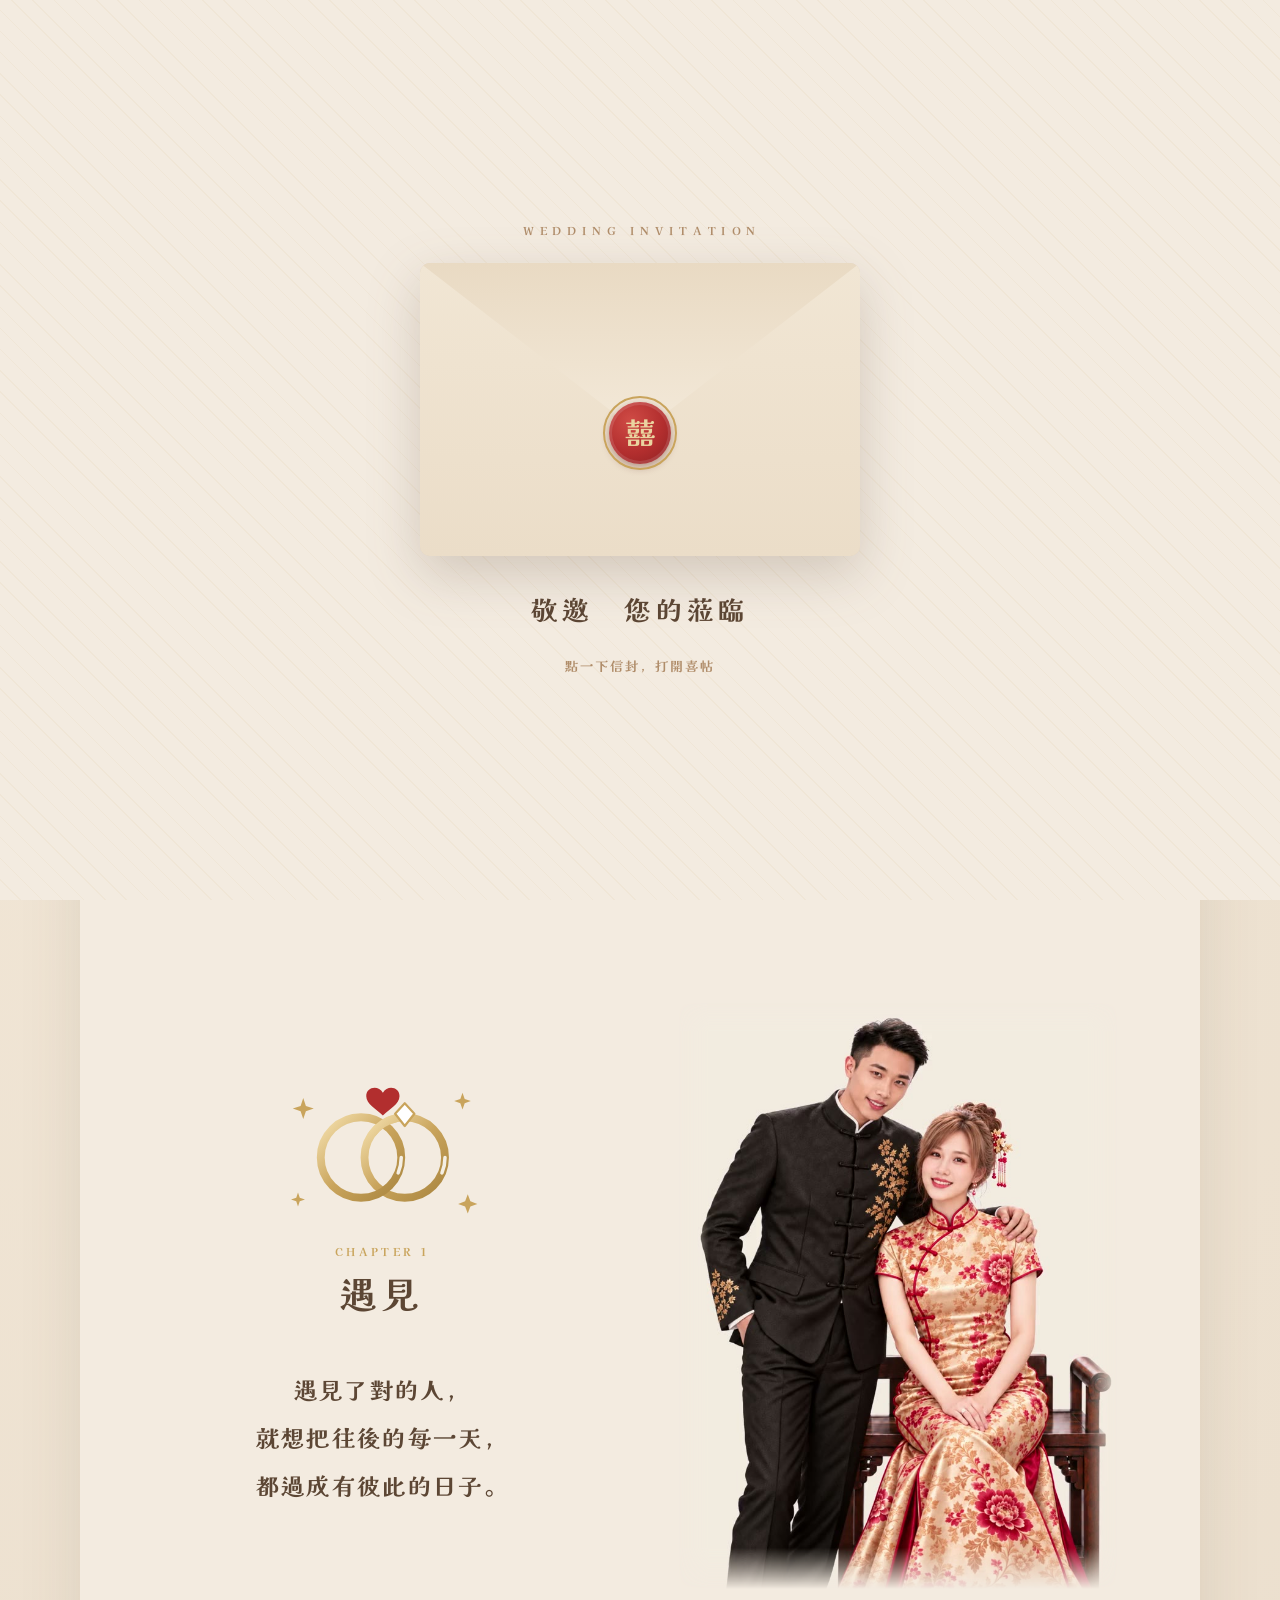
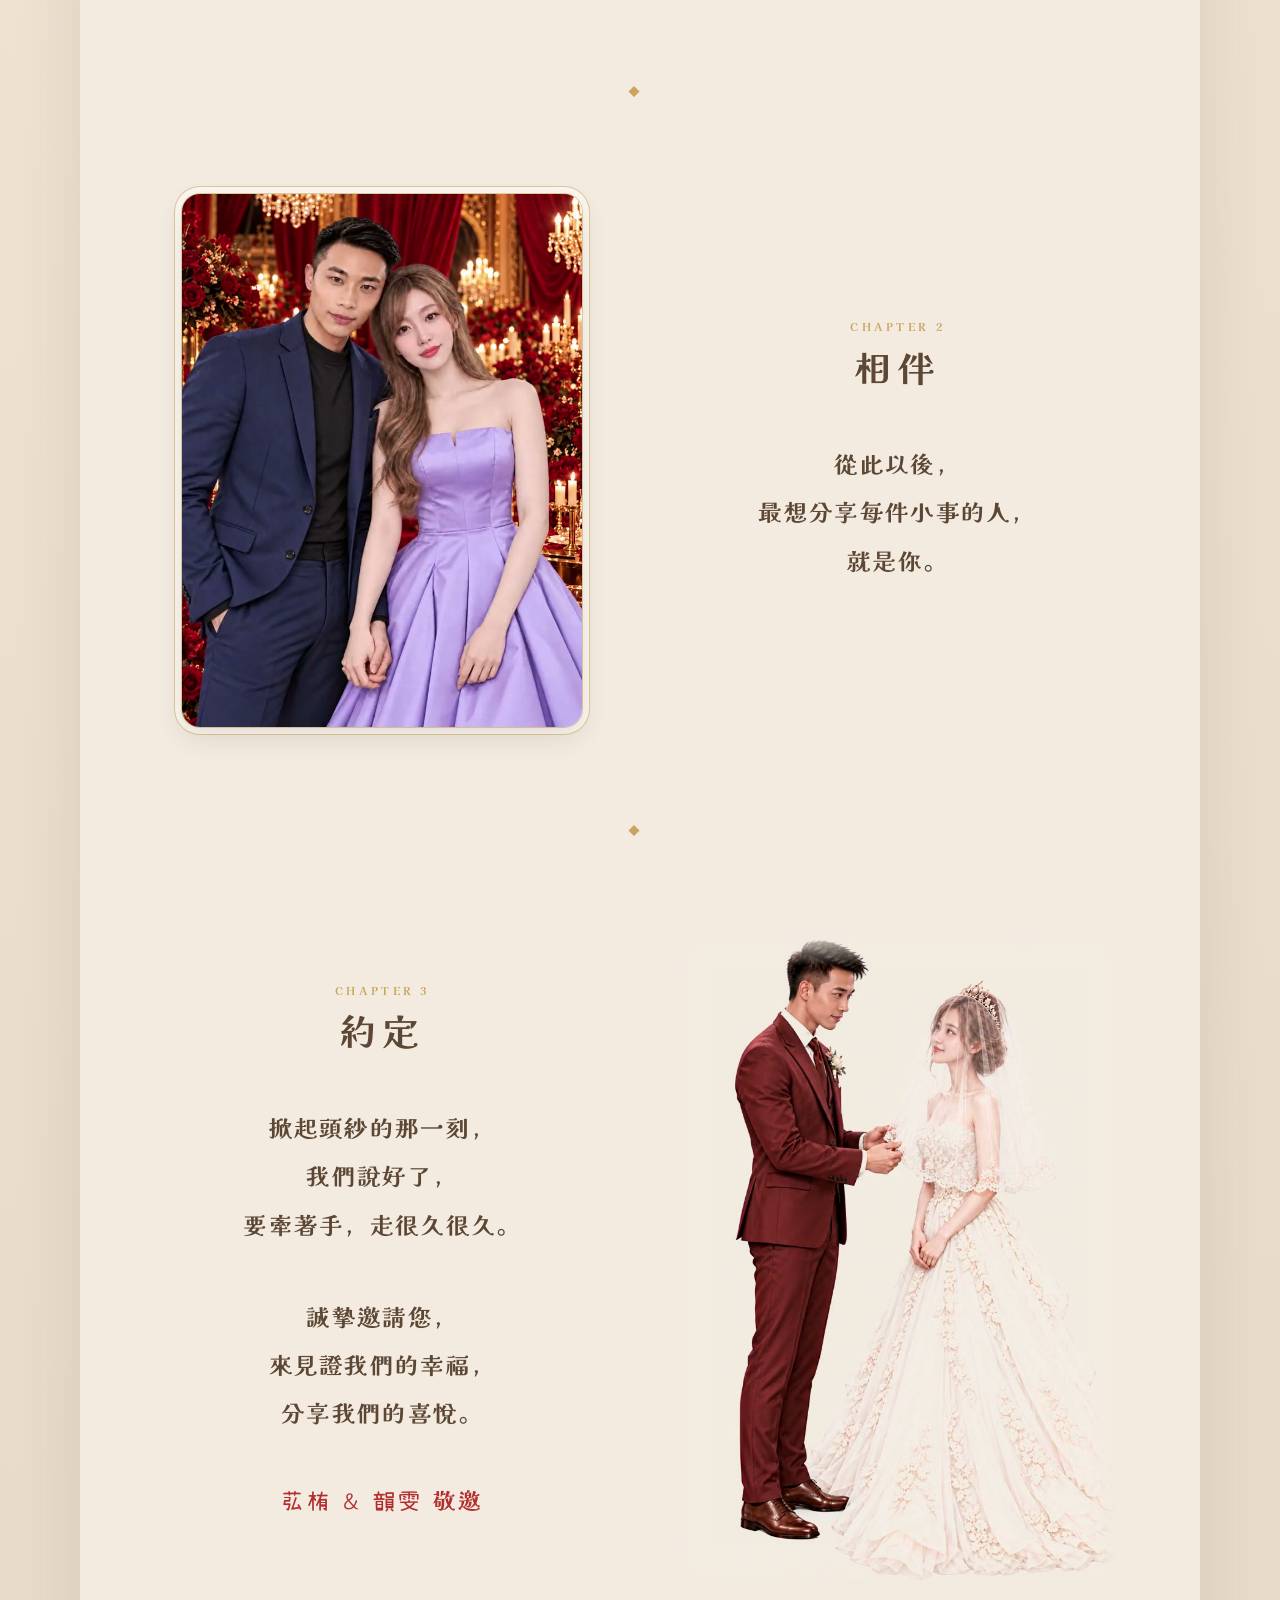
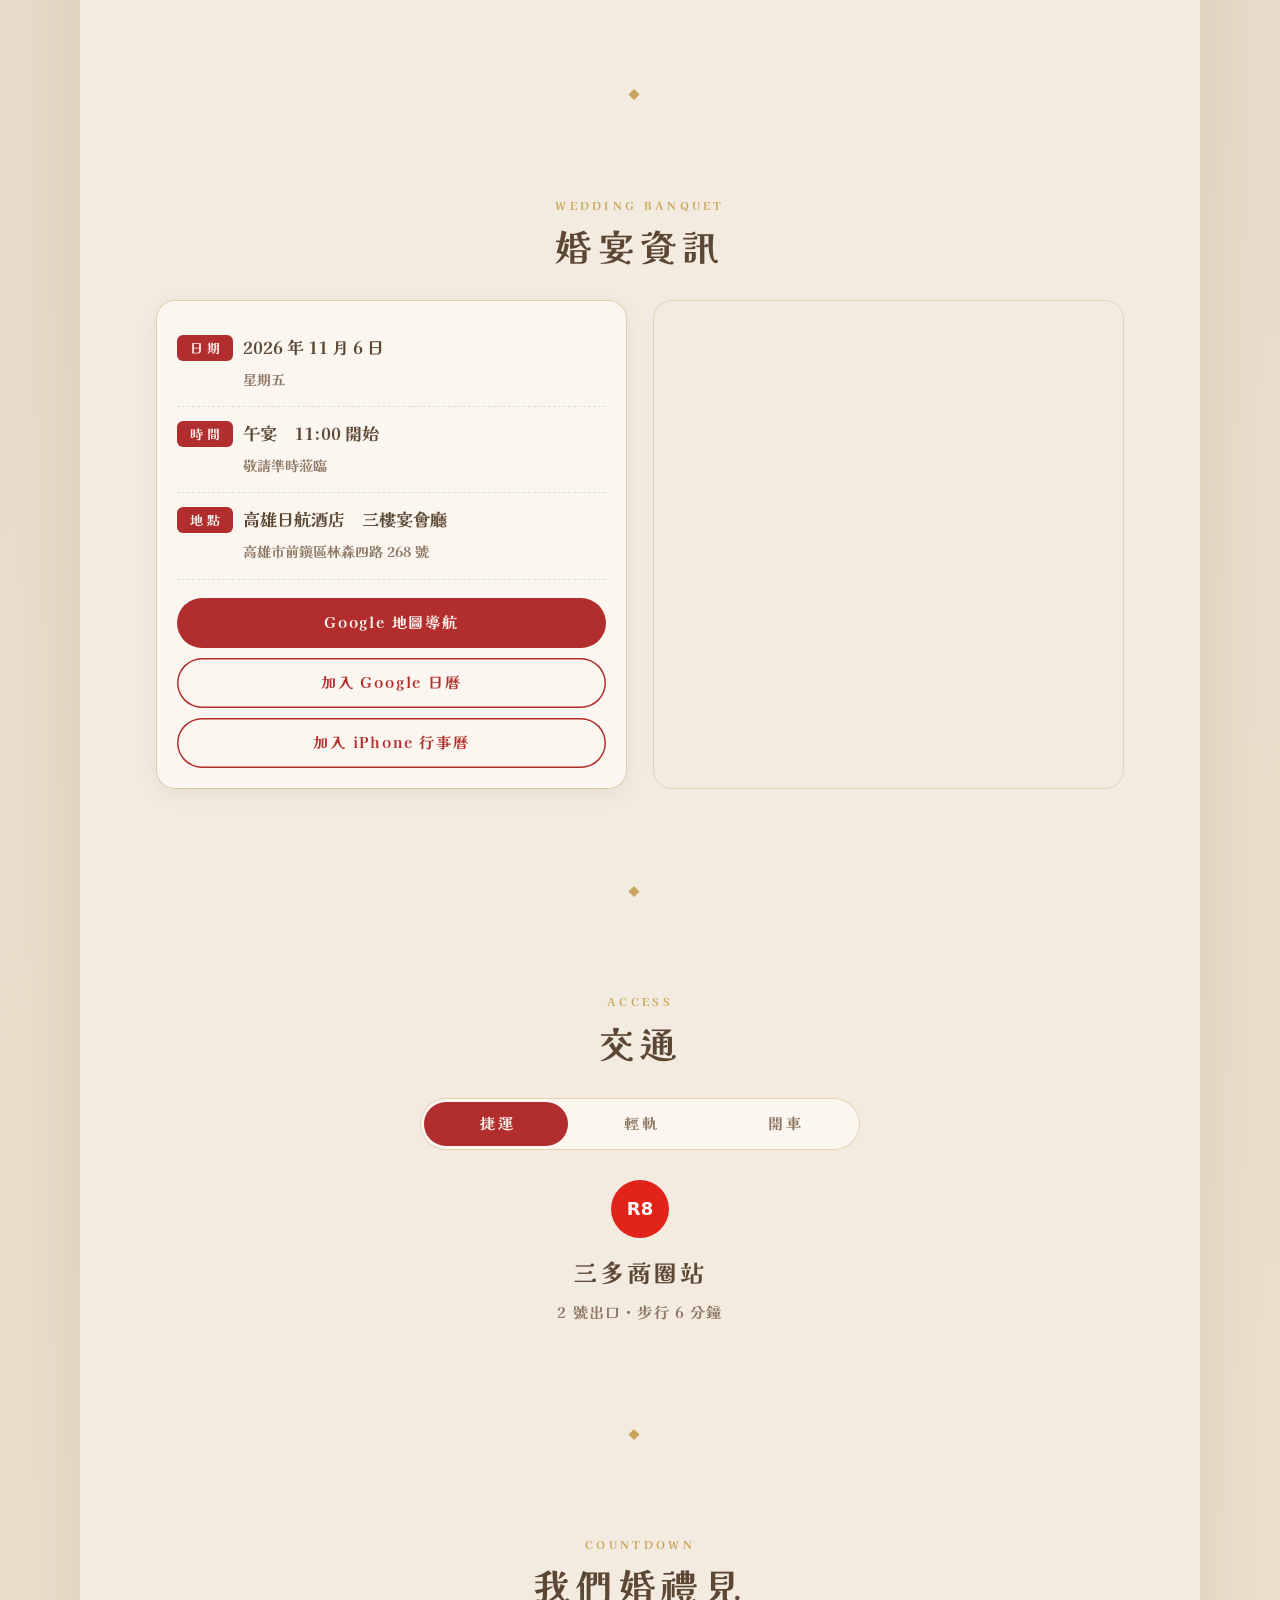
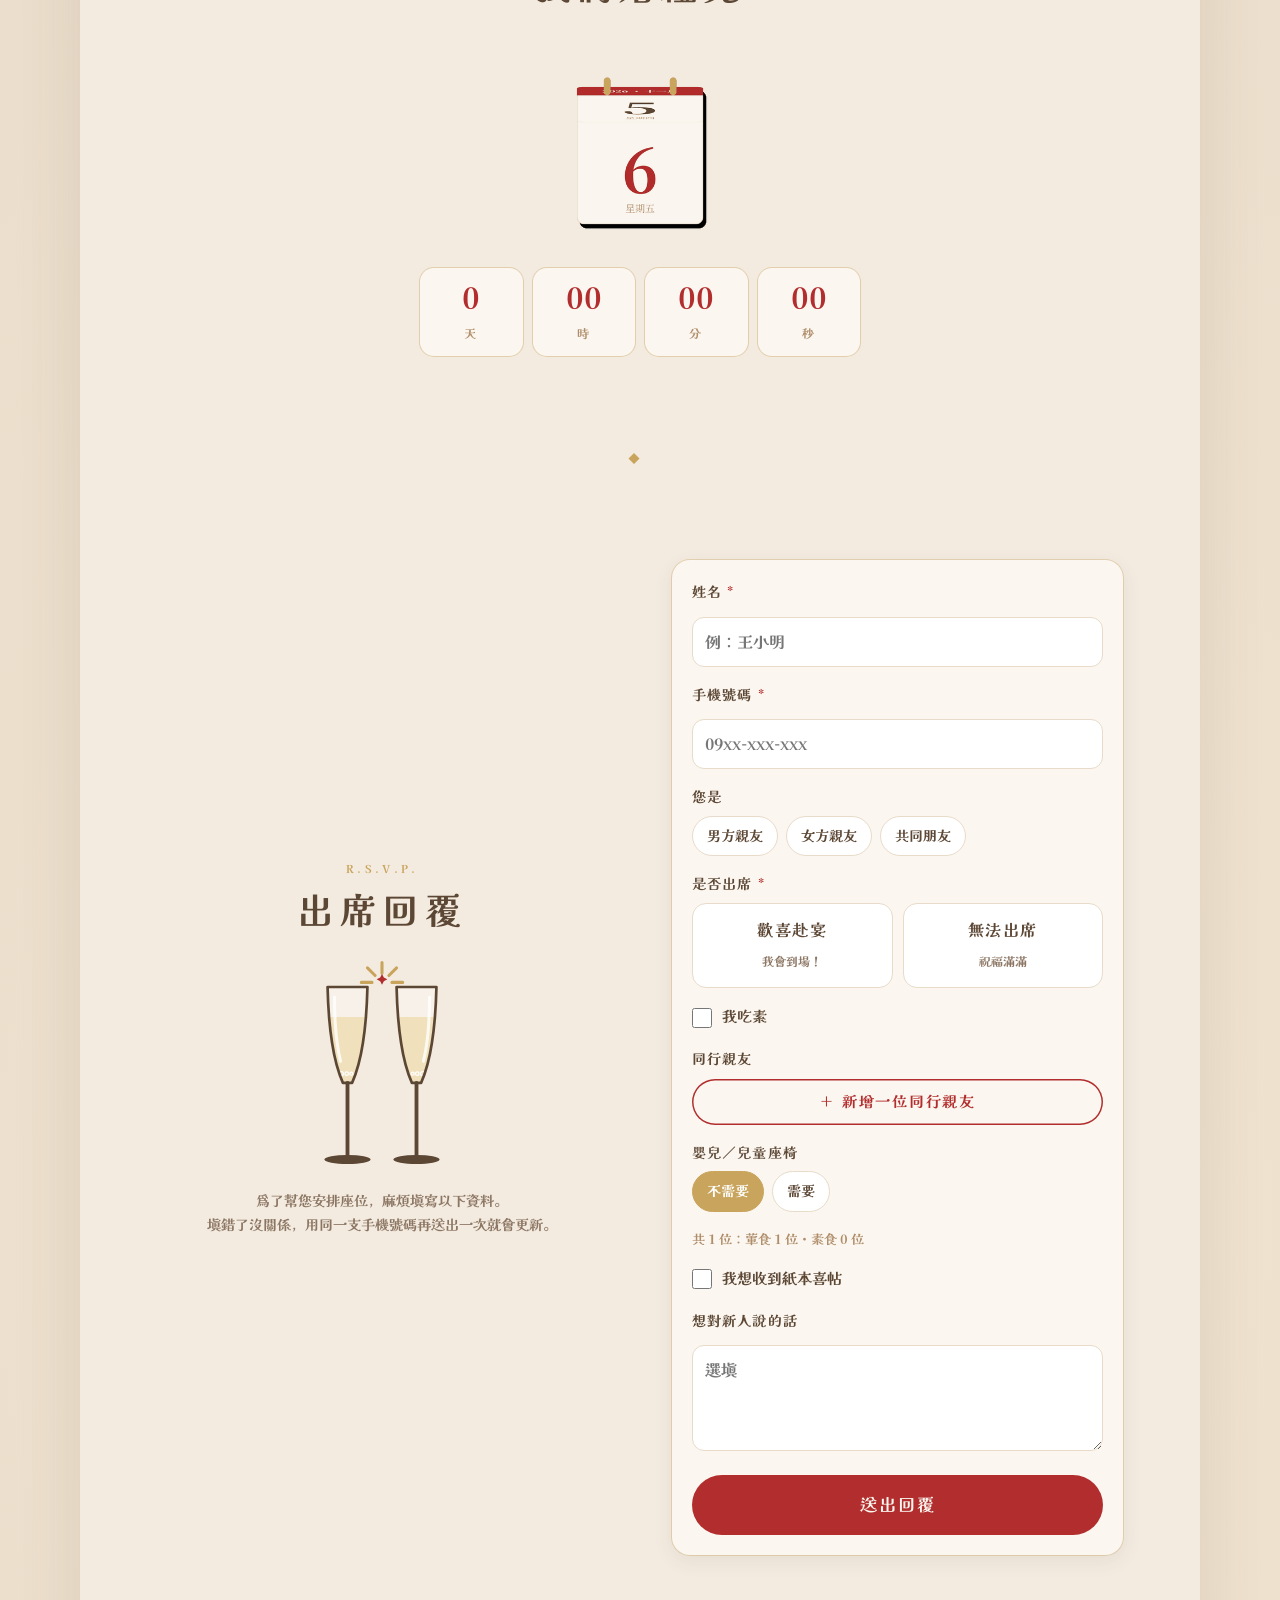
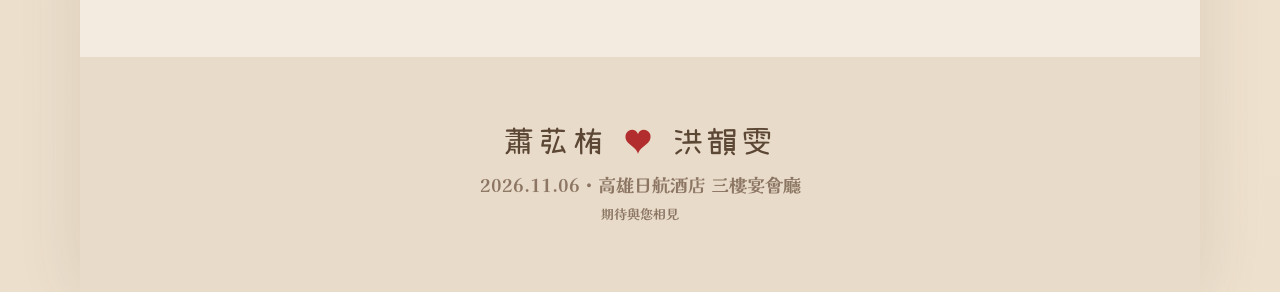
==== commit ae01cd3d: "接上 Google 試算表後端 Co-Authored-By: Claude Opus 5.5 <noreply@anthropic.com>" ====
--- a/index.html
+++ b/index.html
@@ -18,7 +18,7 @@
 <link rel="preconnect" href="https://fonts.googleapis.com">
 <link rel="preconnect" href="https://fonts.gstatic.com" crossorigin>
 <link href="https://fonts.googleapis.com/css2?family=UoqMunThenKhung&family=Noto+Serif+TC:wght@400;700&family=LXGW+WenKai+TC&display=swap" rel="stylesheet">
-<link rel="stylesheet" href="css/style.css?v=10112018">
+<link rel="stylesheet" href="css/style.css?v=10112025">
 <noscript><style>.cover{display:none}.reveal>*,.hero>*{opacity:1!important;transform:none!important}</style></noscript>
 </head>
 <body>
@@ -326,7 +326,7 @@
   </footer>
 </main>
 
-<script src="config.js?v=10112018"></script>
-<script src="js/main.js?v=10112018"></script>
+<script src="config.js?v=10112025"></script>
+<script src="js/main.js?v=10112025"></script>
 </body>
 </html>
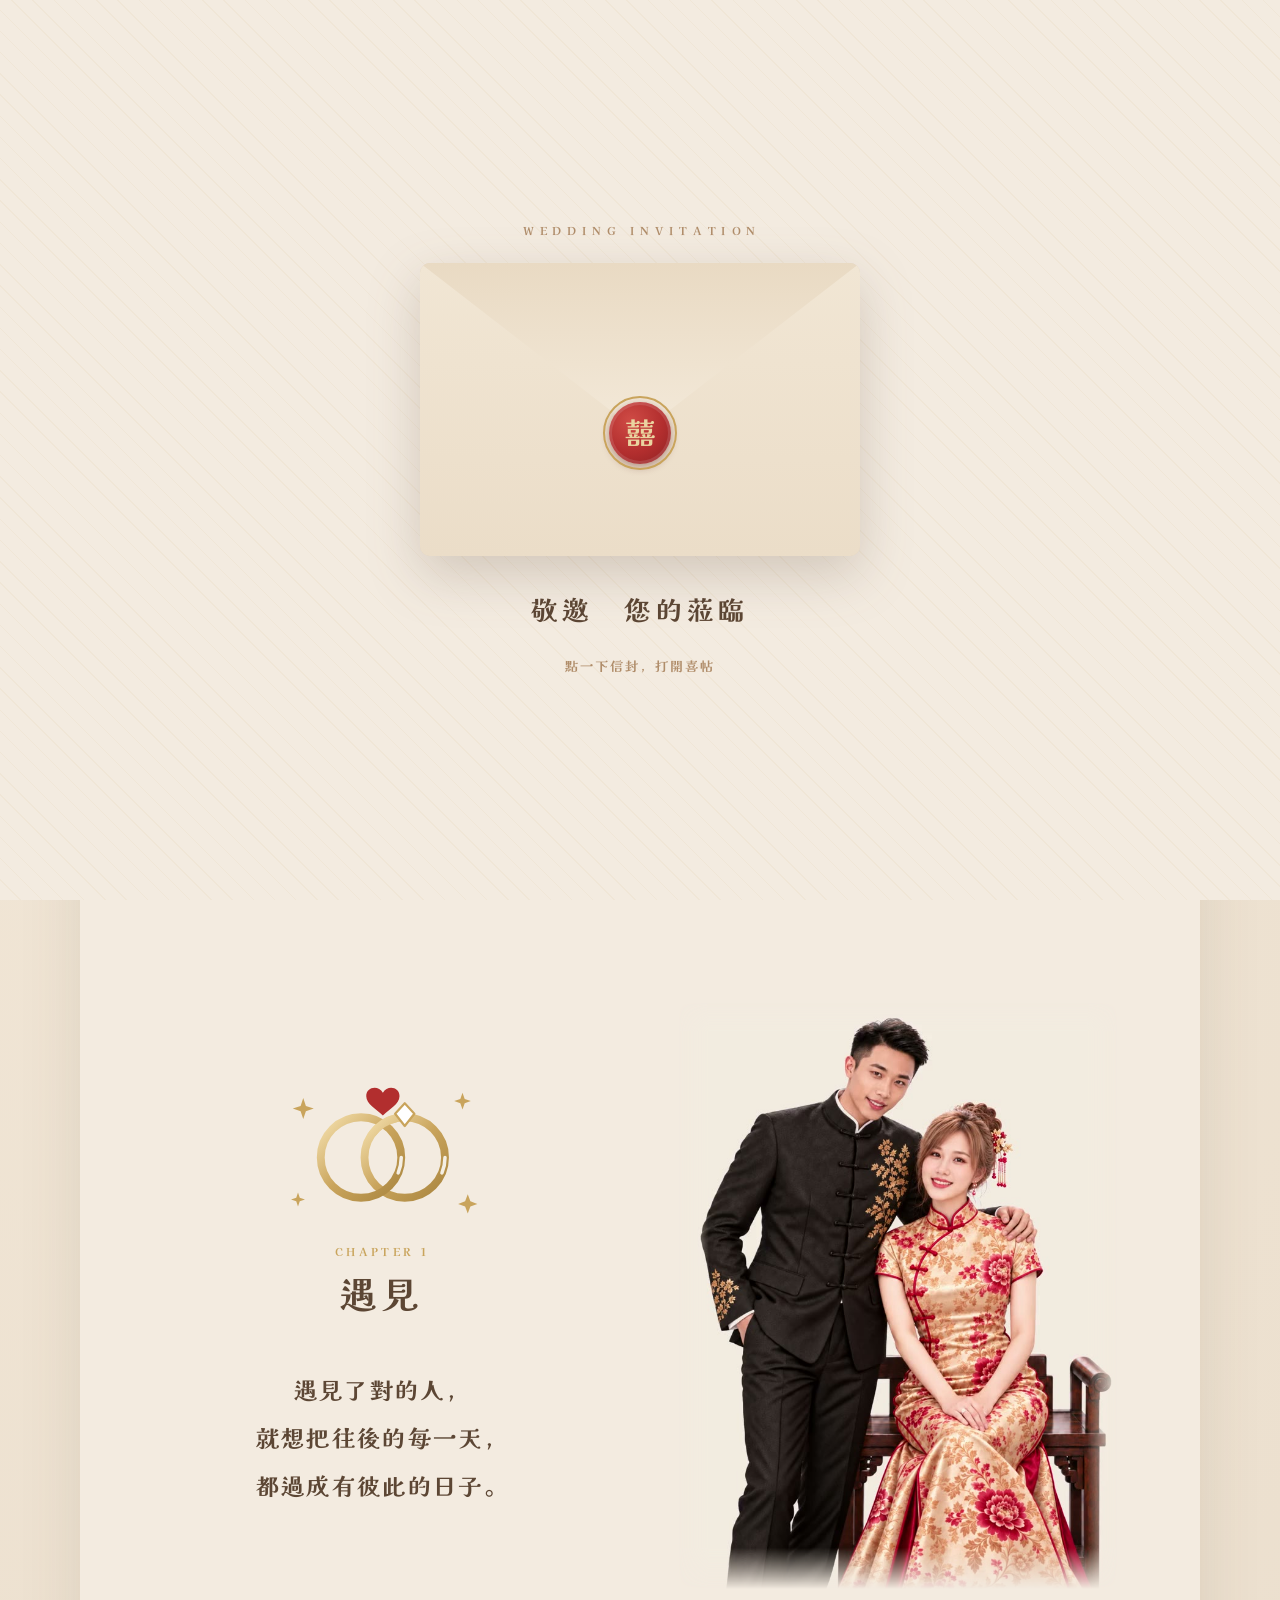
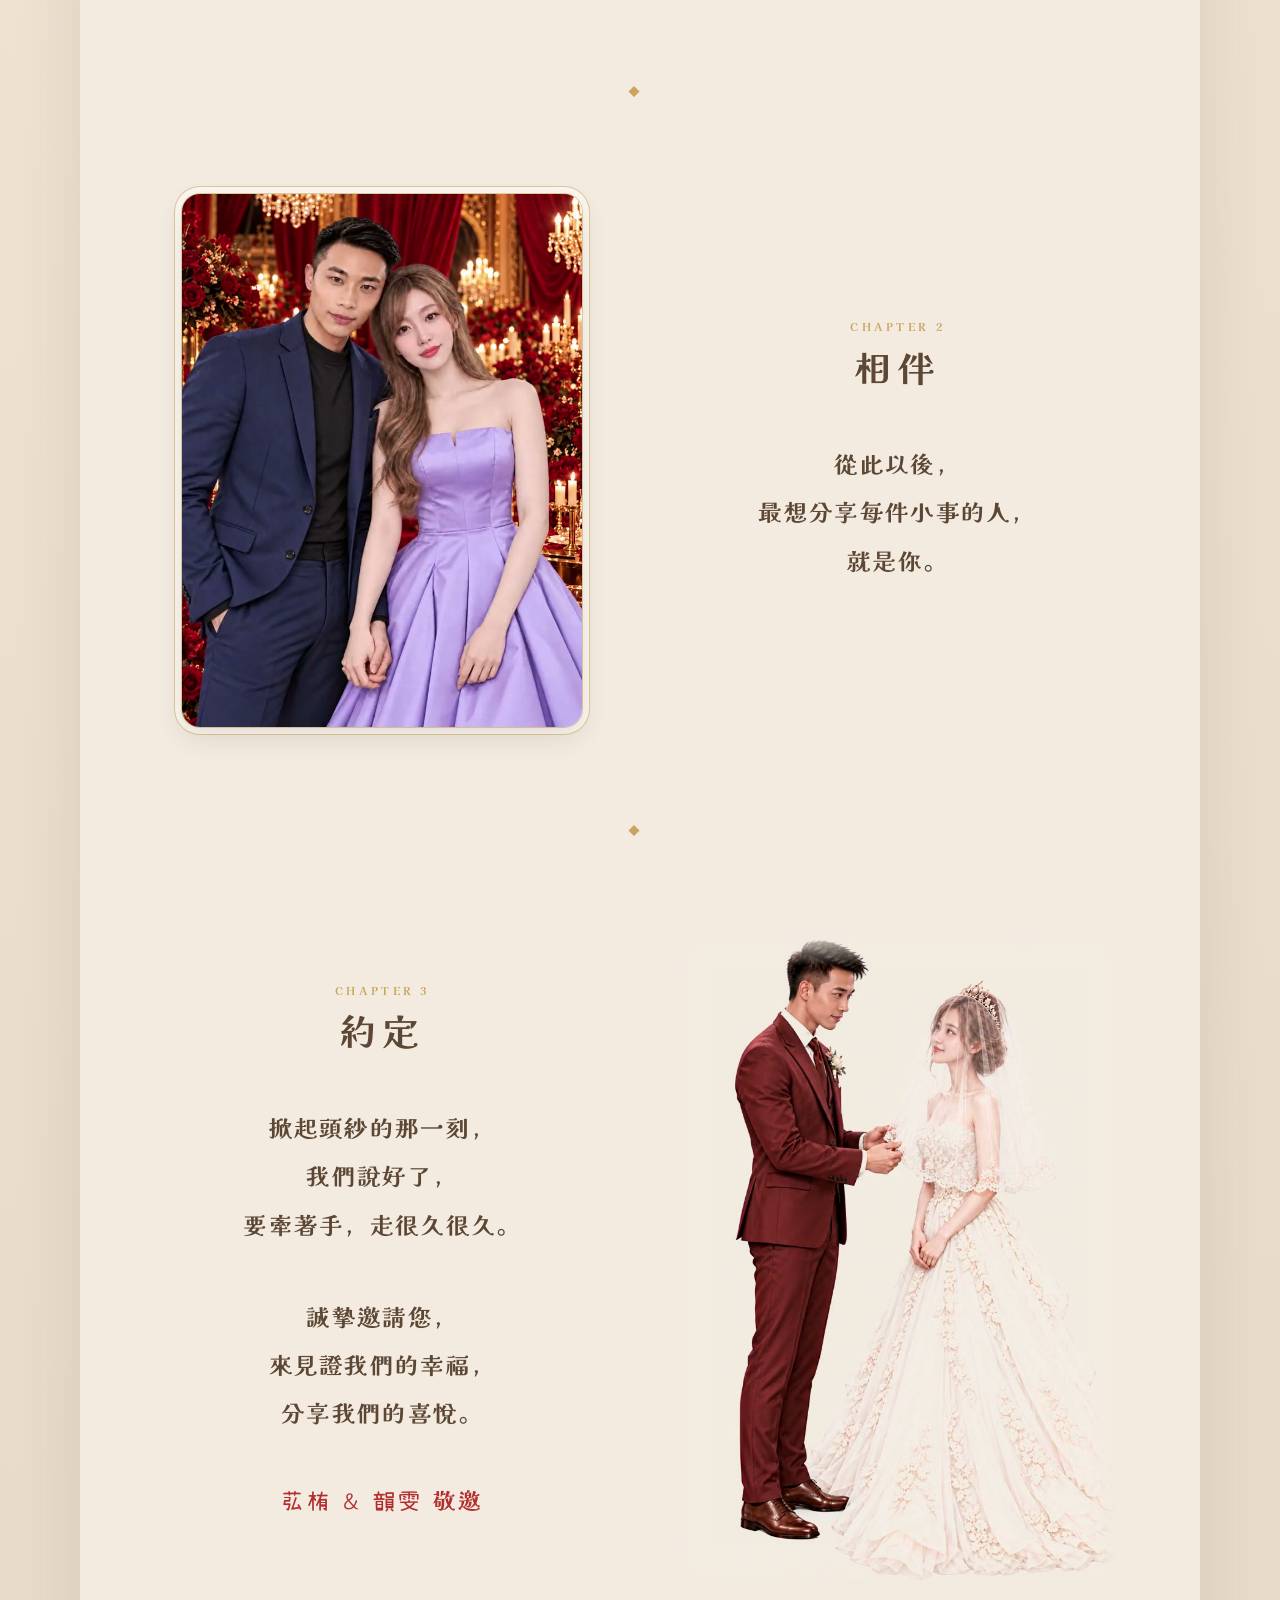
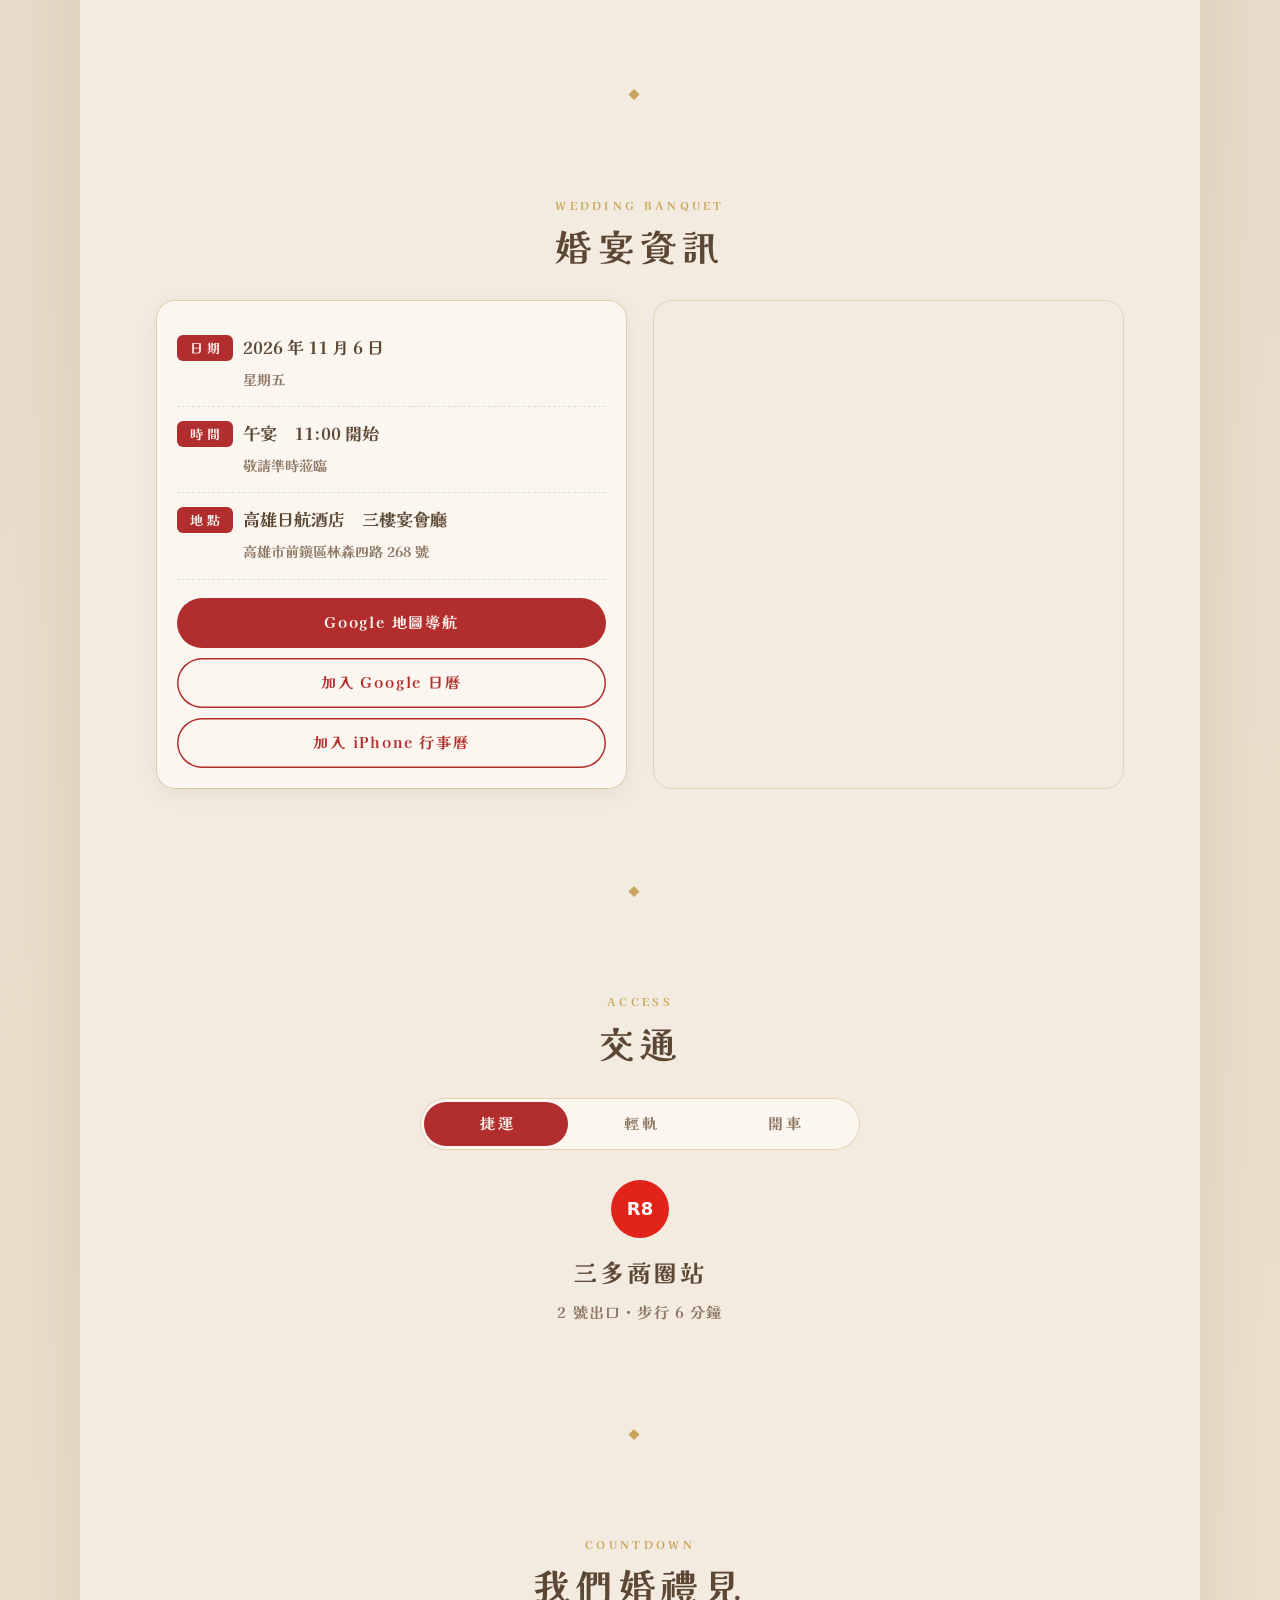
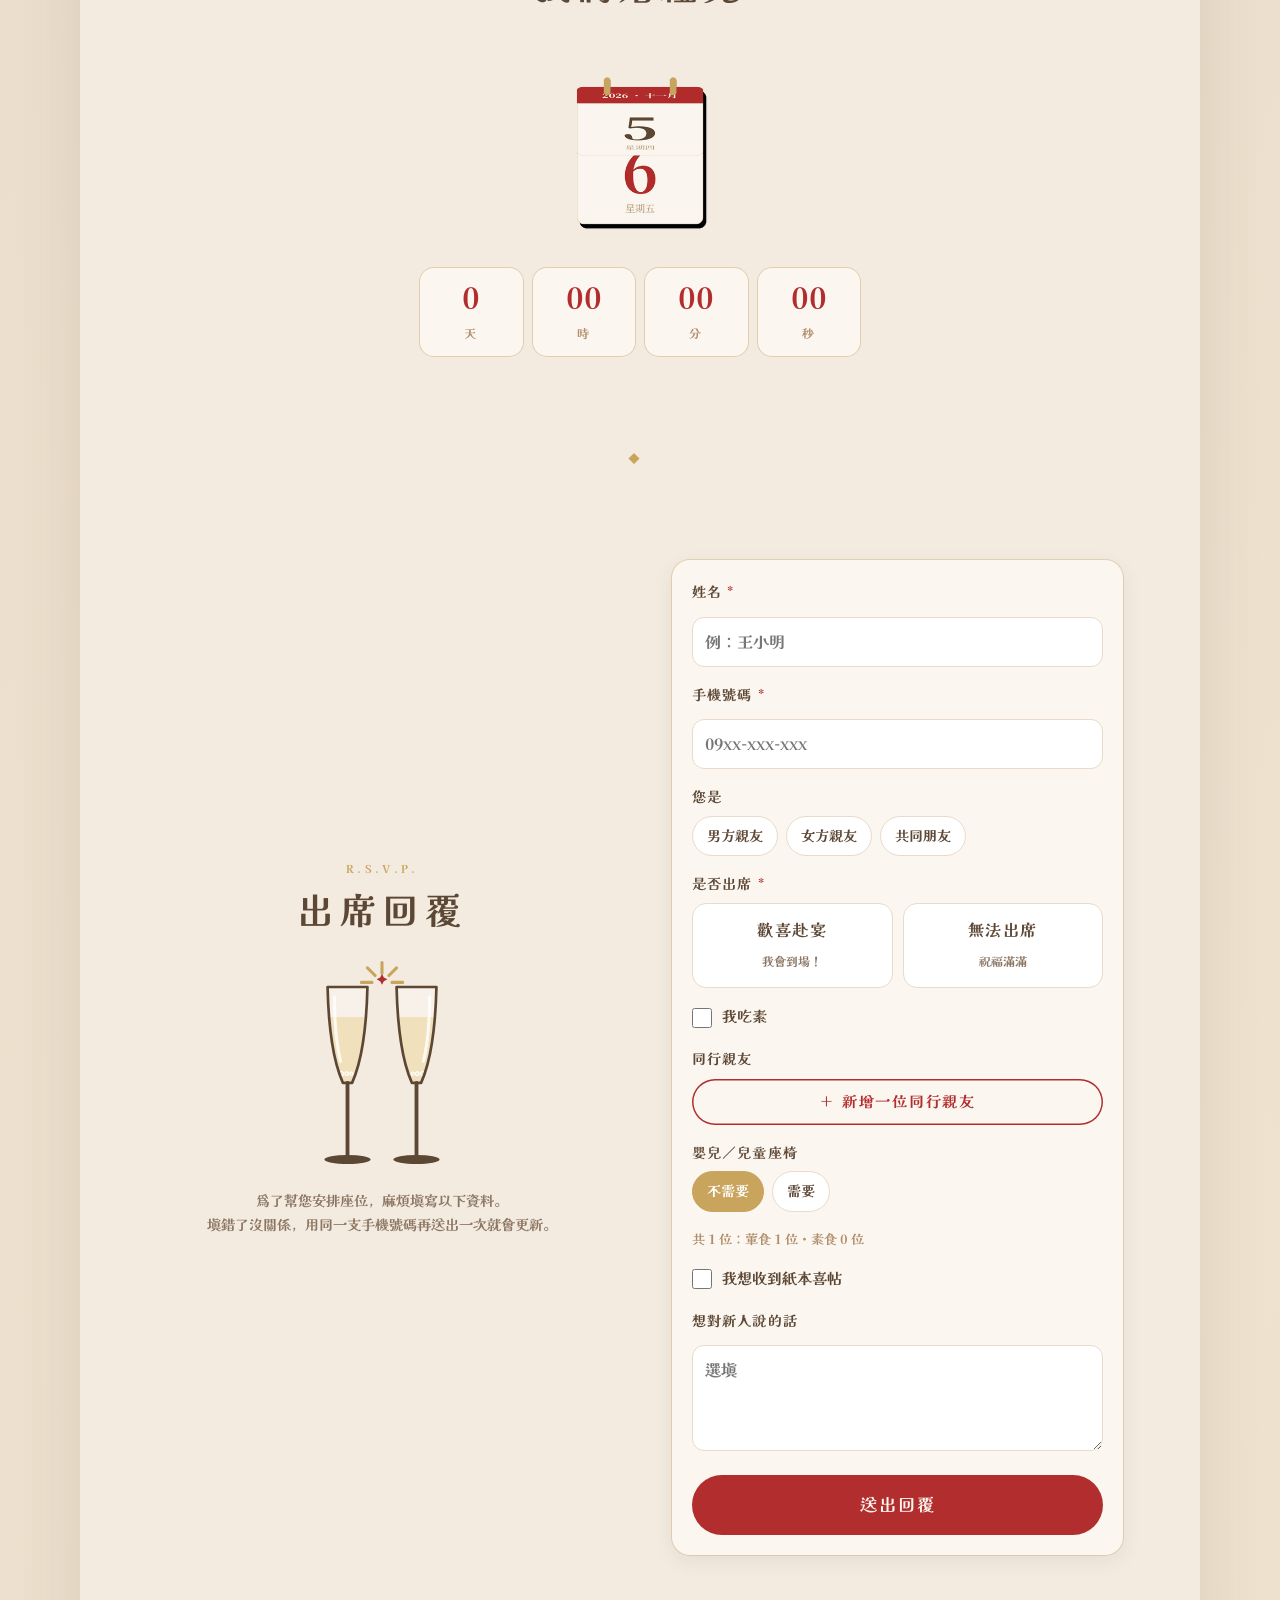
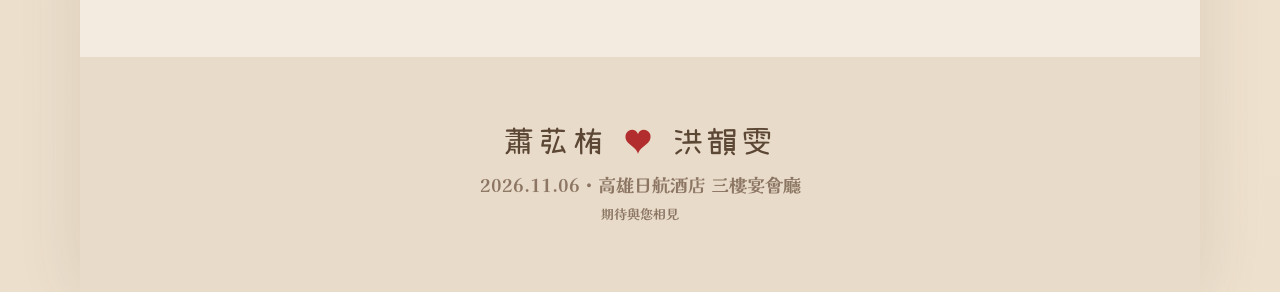
==== commit bdb88353: "連線失敗時顯示中文說明 Co-Authored-By: Claude Opus 5.5 <noreply@anthropic.com>" ====
--- a/index.html
+++ b/index.html
@@ -18,7 +18,7 @@
 <link rel="preconnect" href="https://fonts.googleapis.com">
 <link rel="preconnect" href="https://fonts.gstatic.com" crossorigin>
 <link href="https://fonts.googleapis.com/css2?family=UoqMunThenKhung&family=Noto+Serif+TC:wght@400;700&family=LXGW+WenKai+TC&display=swap" rel="stylesheet">
-<link rel="stylesheet" href="css/style.css?v=10112025">
+<link rel="stylesheet" href="css/style.css?v=10192201">
 <noscript><style>.cover{display:none}.reveal>*,.hero>*{opacity:1!important;transform:none!important}</style></noscript>
 </head>
 <body>
@@ -326,7 +326,7 @@
   </footer>
 </main>
 
-<script src="config.js?v=10112025"></script>
-<script src="js/main.js?v=10112025"></script>
+<script src="config.js?v=10192201"></script>
+<script src="js/main.js?v=10192201"></script>
 </body>
 </html>
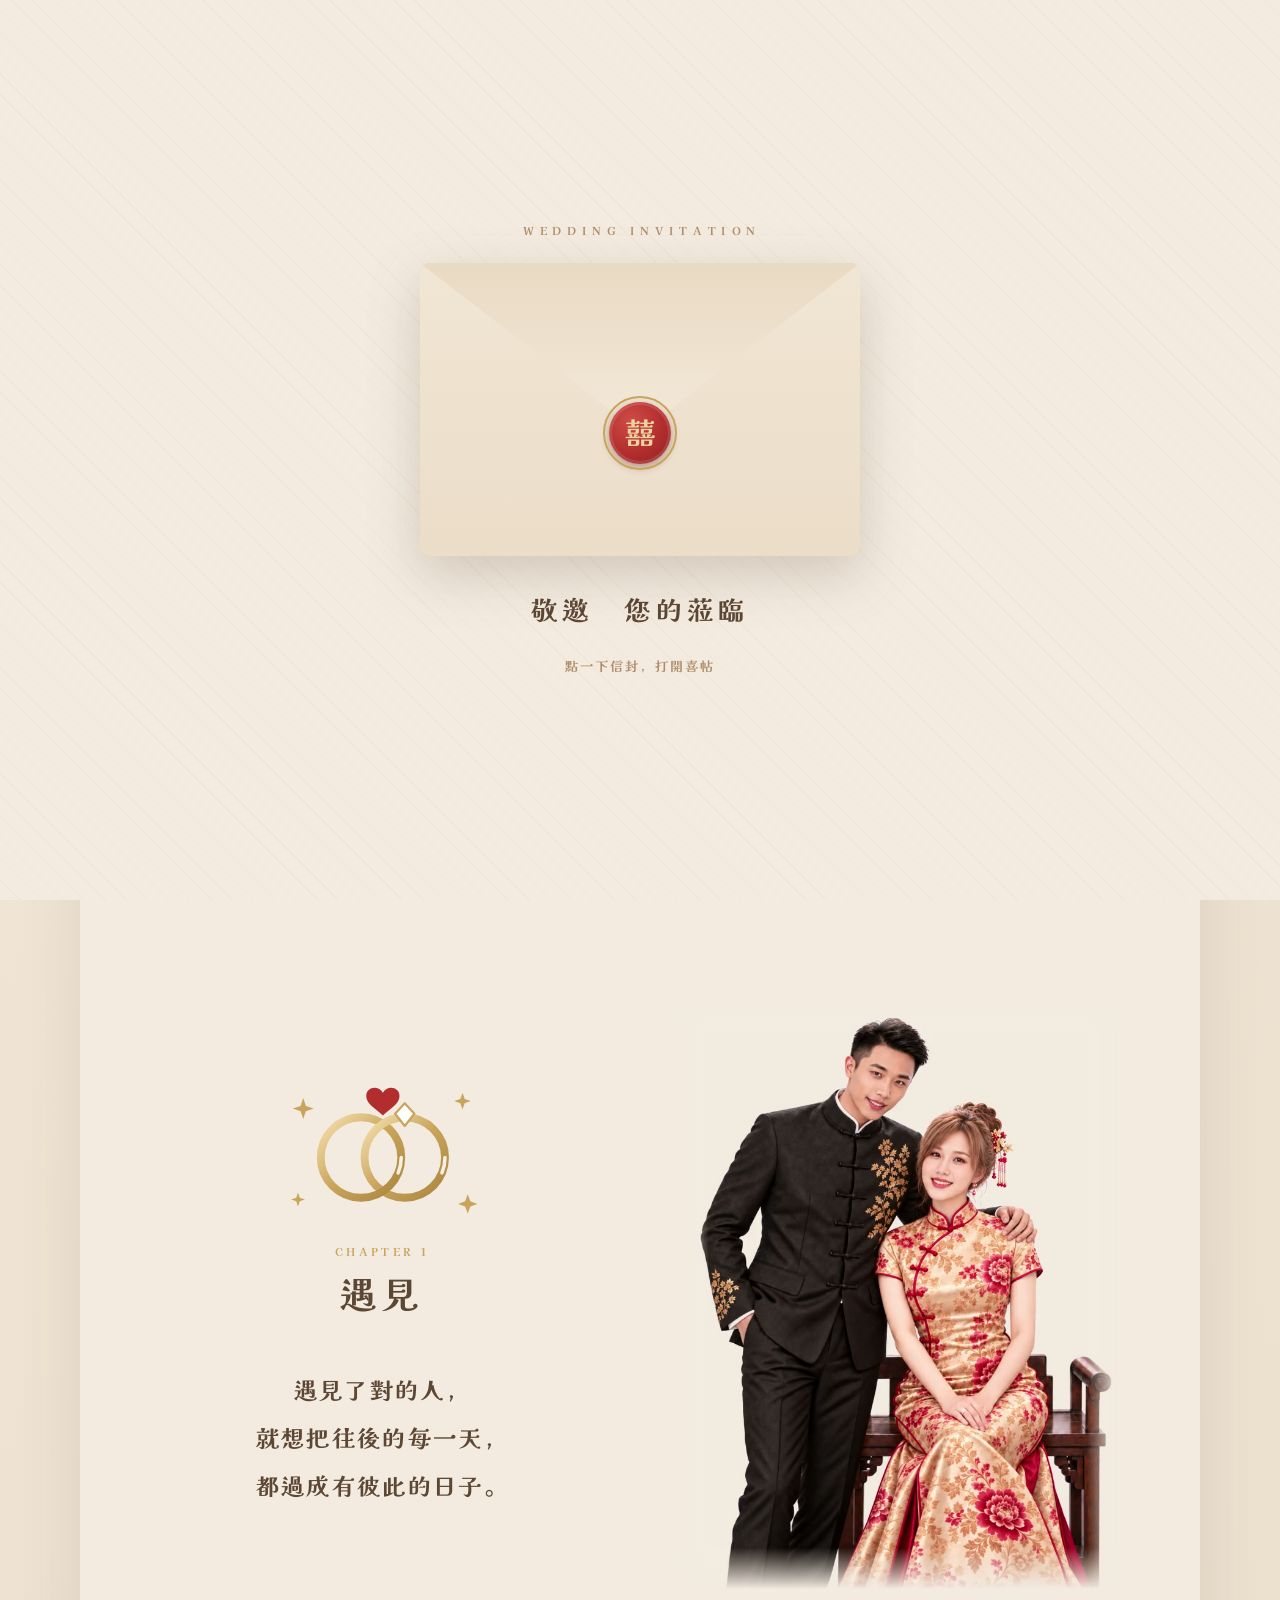
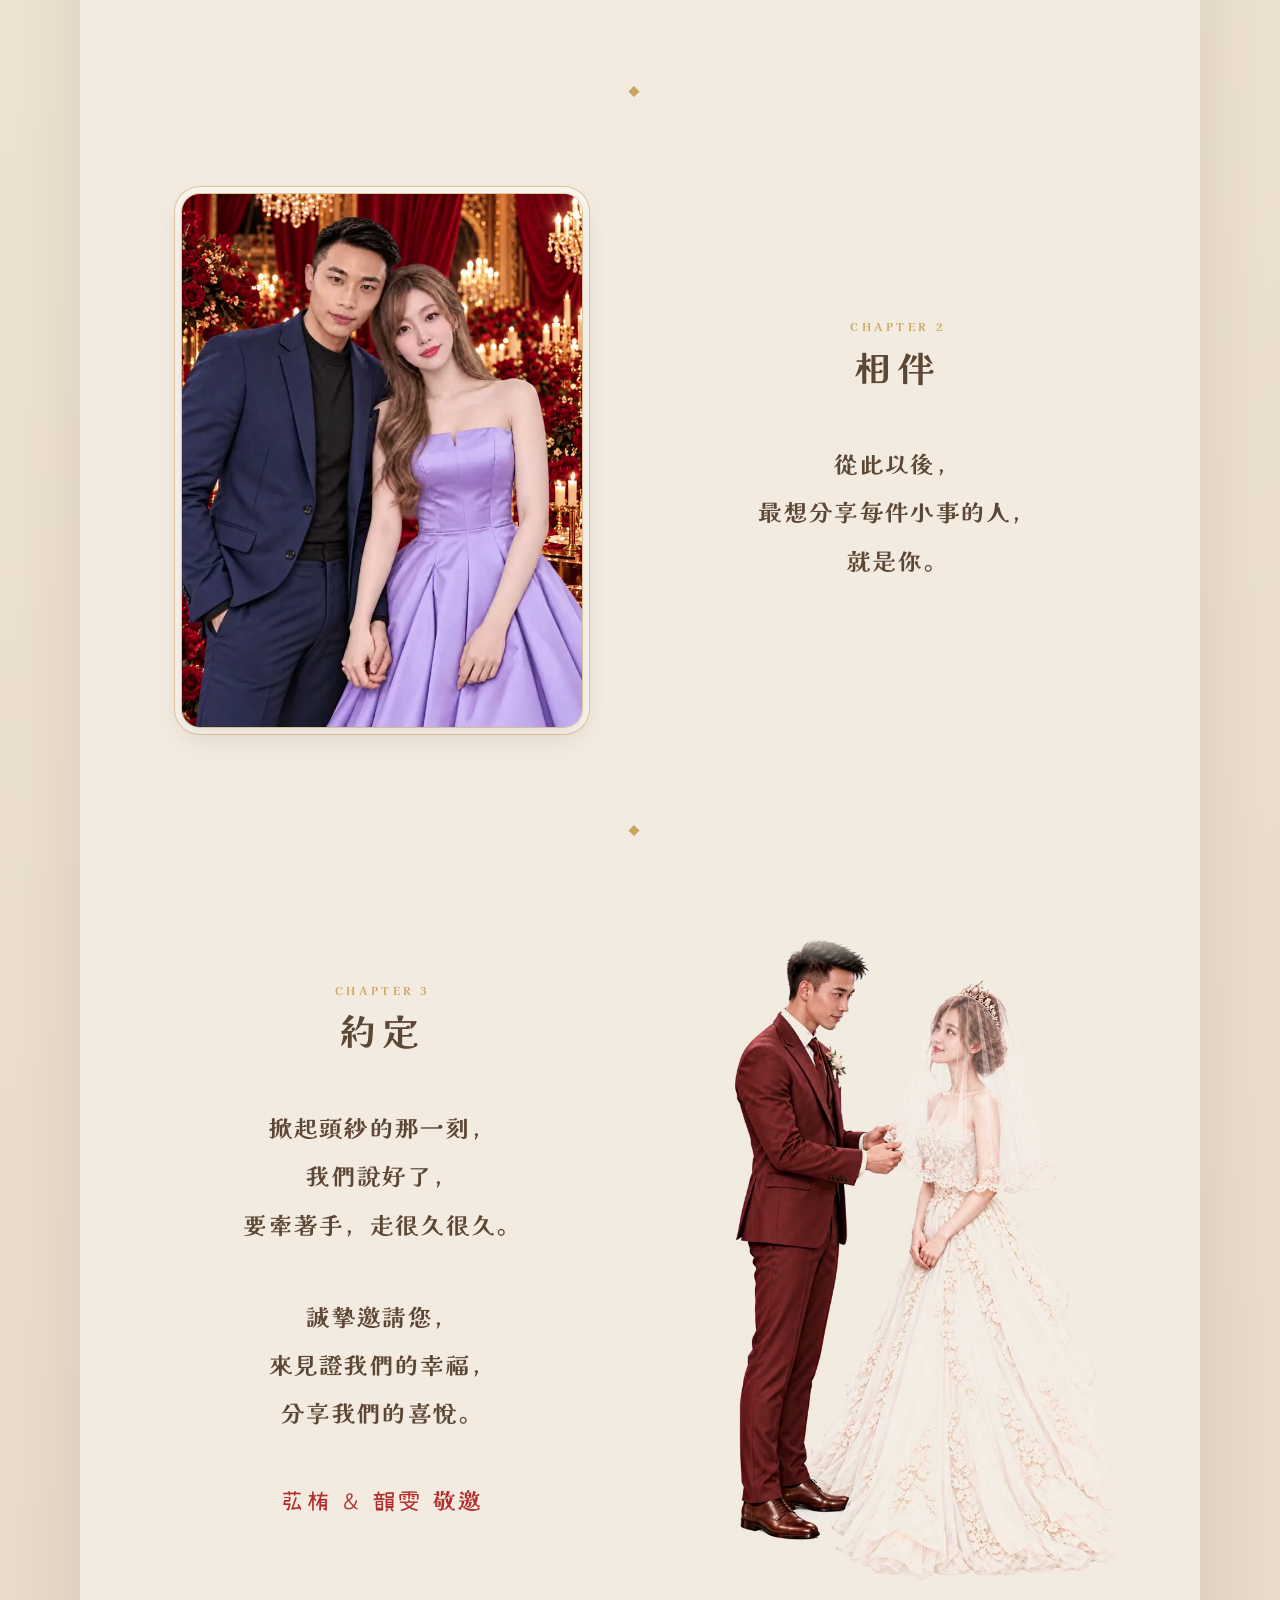
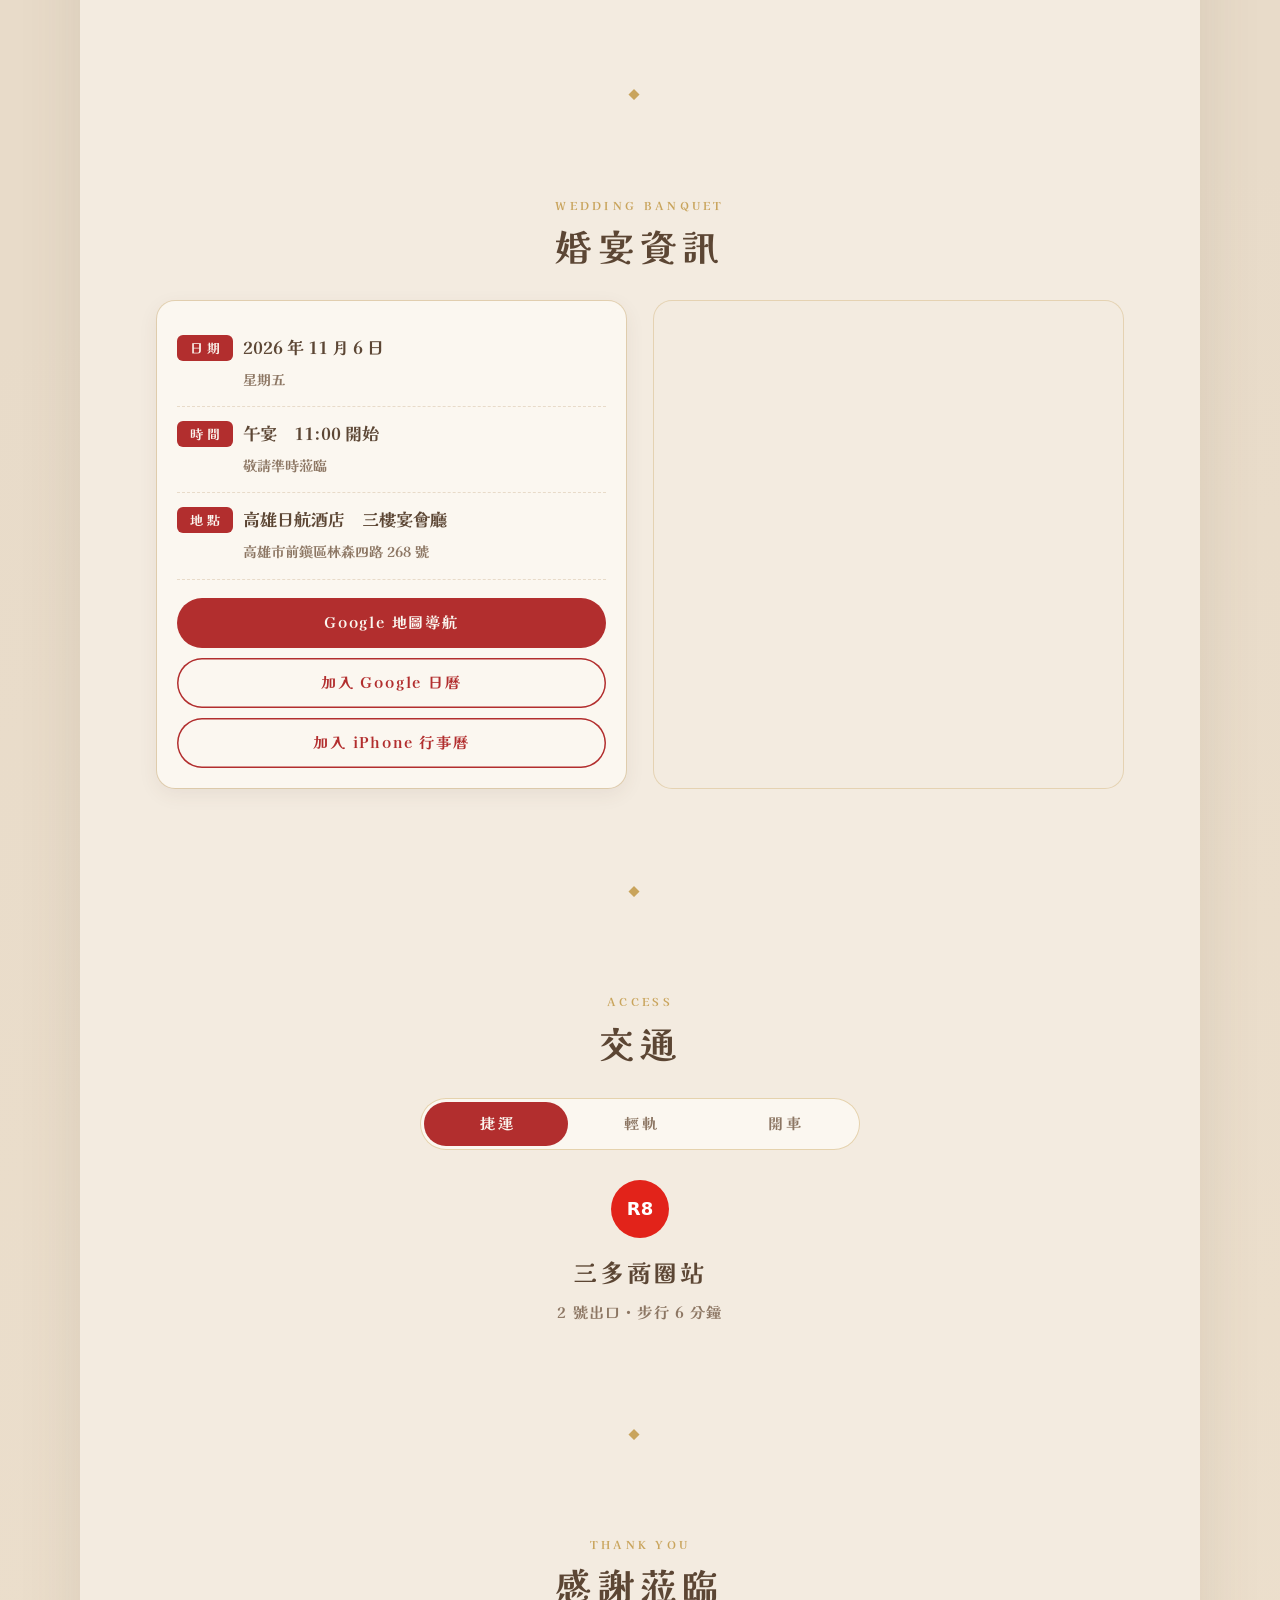
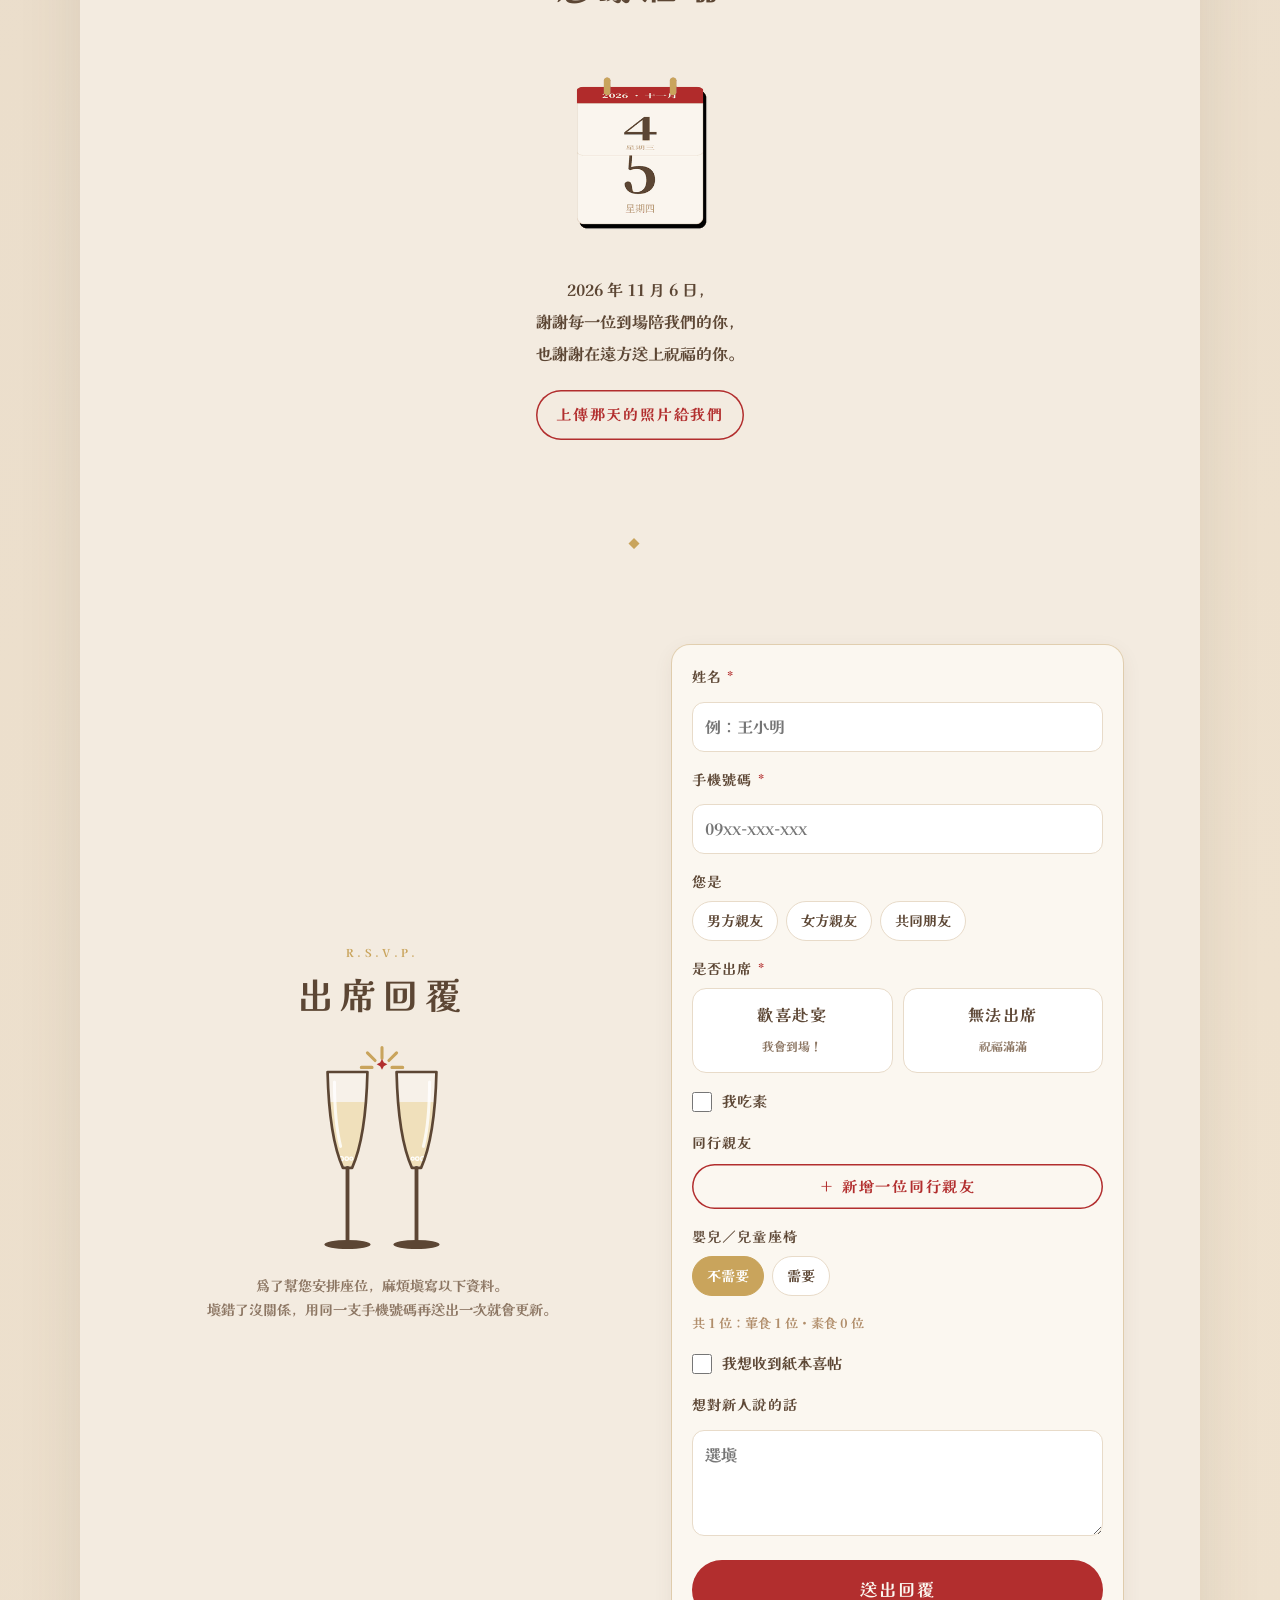
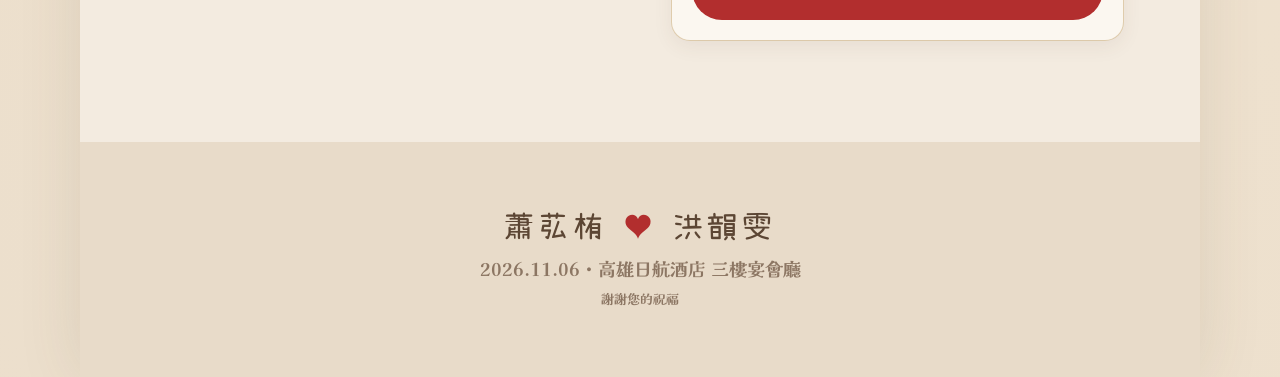
==== commit 04e4f47c: "婚禮後改版：新增婚禮照片收集頁、倒數改成感謝蒞臨、移除禮金 QR code 與帳號 Co-Authored-By: Claude Opus 5.5 <noreply@anthropic.com>" ====
--- a/index.html
+++ b/index.html
@@ -18,7 +18,7 @@
 <link rel="preconnect" href="https://fonts.googleapis.com">
 <link rel="preconnect" href="https://fonts.gstatic.com" crossorigin>
 <link href="https://fonts.googleapis.com/css2?family=UoqMunThenKhung&family=Noto+Serif+TC:wght@400;700&family=LXGW+WenKai+TC&display=swap" rel="stylesheet">
-<link rel="stylesheet" href="css/style.css?v=10192201">
+<link rel="stylesheet" href="css/style.css?v=11151200">
 <noscript><style>.cover{display:none}.reveal>*,.hero>*{opacity:1!important;transform:none!important}</style></noscript>
 </head>
 <body>
@@ -185,16 +185,12 @@
     </div>
   </section>
 
-  <!-- ============ 倒數 ============ -->
+  <!-- ============ 感謝蒞臨（婚禮後，原本的倒數計時） ============ -->
   <section class="section center reveal">
-    <h2 class="section-title"><small>COUNTDOWN</small>我們婚禮見</h2>
-    <img class="gif gif-sm" src="assets/gif/5-calendar-1106.gif" alt="日曆翻到 11 月 6 日" width="400" height="400" loading="lazy">
-    <div class="countdown" id="countdown" aria-live="off">
-      <div><b data-k="d">--</b><small>天</small></div>
-      <div><b data-k="h">--</b><small>時</small></div>
-      <div><b data-k="m">--</b><small>分</small></div>
-      <div><b data-k="s">--</b><small>秒</small></div>
-    </div>
+    <h2 class="section-title"><small>THANK YOU</small>感謝蒞臨</h2>
+    <img class="gif gif-sm" src="assets/gif/5-calendar-1106.gif?v=1115" alt="日曆翻到 11 月 6 日" width="400" height="400" loading="lazy">
+    <p class="thanks-note">2026 年 11 月 6 日，<br>謝謝每一位到場陪我們的你，<br>也謝謝在遠方送上祝福的你。</p>
+    <a class="btn btn-ghost" href="photos.html">上傳那天的照片給我們</a>
   </section>
 
   <!-- ============ 出席回覆 ============ -->
@@ -276,19 +272,6 @@
         <p class="calc" id="meal-calc"></p>
       </div>
 
-      <!-- 無法出席的賓客：想送紅包可以轉帳 -->
-      <div class="gift" id="gift" hidden>
-        <p class="gift-lead">不能到場也沒關係，收到您的祝福我們就很開心了。<br>如果想送上紅包，可以用下面的方式轉帳。</p>
-        <button class="btn btn-ghost" type="button" id="gift-toggle" aria-expanded="false" aria-controls="gift-box">顯示轉帳 QR Code</button>
-        <div class="gift-box" id="gift-box" hidden>
-          <img src="assets/gift-qr.png" alt="國泰世華銀行轉帳 QR Code" width="660" height="771" loading="lazy">
-          <p class="gift-acct">國泰世華銀行（013）<br><b id="gift-no">699519834565</b></p>
-          <button class="btn btn-ghost gift-copy" type="button" id="gift-copy">複製帳號</button>
-          <p class="gift-memo">轉帳時記得在備註寫上名字和想說的話喔，<br>我們才知道要謝謝誰 <span class="red">♥</span></p>
-          <p class="gift-tip">用手機看的話，可以長按圖片存到相簿，再用銀行 App 的「掃描相簿圖片」；或直接複製帳號轉帳。</p>
-        </div>
-      </div>
-
       <label class="check">
         <input type="checkbox" name="paper">
         <span>我想收到紙本喜帖</span>
@@ -322,11 +305,11 @@
   <footer class="footer">
     <p class="footer-names nm">蕭苰栯 <span>♥</span> 洪韻雯</p>
     <p class="muted">2026.11.06・高雄日航酒店 三樓宴會廳</p>
-    <p class="muted small">期待與您相見</p>
+    <p class="muted small">謝謝您的祝福</p>
   </footer>
 </main>
 
 <script src="config.js?v=10192201"></script>
-<script src="js/main.js?v=10192201"></script>
+<script src="js/main.js?v=11151200"></script>
 </body>
 </html>
--- a/css/style.css
+++ b/css/style.css
@@ -375,20 +375,6 @@
 .car { background: var(--gold); }
 
 /* 倒數 */
-.countdown {
-  display: grid;
-  grid-template-columns: repeat(4, 1fr);
-  gap: 10px;
-  margin-top: 8px;
-}
-.countdown div {
-  background: var(--paper);
-  border-radius: 14px;
-  padding: 12px 4px 8px;
-  box-shadow: 0 0 0 1px rgba(201, 164, 92, .4);
-}
-.countdown b { display: block; font-size: 30px; color: var(--red); line-height: 1.2; font-variant-numeric: tabular-nums; }
-.countdown small { color: var(--tea); font-size: 12px; letter-spacing: .2em; }
 
 /* ---------------- 表單 ---------------- */
 .form-note { font-size: 14px; margin: 4px 0 18px; }
@@ -591,7 +577,6 @@
 .reveal.shown > .frame::after { animation: shine 1.3s ease 1s both; }
 
 /* 倒數數字變動時跳一下 */
-.countdown b.tick { animation: tick .45s ease; }
 
 @keyframes env-float { 0%, 100% { transform: translateY(0) rotate(-.6deg); } 50% { transform: translateY(-8px) rotate(.6deg); } }
 @keyframes seal-pulse { from { transform: scale(1); opacity: .9; } to { transform: scale(1.7); opacity: 0; } }
@@ -743,7 +728,7 @@
   .frame { max-width: 380px; }
   .env-wrap { width: 400px; }
   .cover-to { font-size: 26px; }
-  .countdown, .way { max-width: 440px; margin-inline: auto; }
+  .way { max-width: 440px; margin-inline: auto; }
 }
 
 @media (min-width: 760px) {
@@ -819,17 +804,7 @@
 }
 
 /* --- 無法出席時的紅包轉帳區 --- */
-.gift { display: grid; gap: 12px; padding: 16px; border-radius: 14px; background: rgba(201, 164, 92, .1); box-shadow: inset 0 0 0 1px rgba(201, 164, 92, .4); text-align: center; }
-.gift-lead { margin: 0; font-size: 14.5px; line-height: 1.8; }
-.gift-box { display: grid; gap: 10px; justify-items: center; }
-.gift-box img { width: min(100%, 260px); border-radius: 12px; background: #fff; box-shadow: 0 4px 14px rgba(92, 70, 52, .14); }
-.gift-acct { margin: 0; font-size: 14px; line-height: 1.7; }
-.gift-acct b { font-family: ui-monospace, Consolas, monospace; font-size: 18px; letter-spacing: .08em; color: var(--red); user-select: all; }
-.gift-copy { padding: 8px 18px; font-size: 14px; }
-.gift-tip { margin: 0; font-size: 12.5px; color: var(--muted); line-height: 1.7; }
-.thanks .gift { margin: 0 0 18px; }
-
-.gift-memo { margin: 2px 0 0; padding: 10px 12px; border-radius: 10px; background: var(--paper); font-size: 14px; line-height: 1.8; }
+
 
 /* --- 同行親友：一人一列 --- */
 .comp-list { display: grid; gap: 10px; }
@@ -841,3 +816,6 @@
 .comp-del:hover { color: var(--red); }
 .comp-add { width: 100%; padding: 10px; font-size: 14.5px; margin-top: 2px; }
 .comp-list:not(:empty) + .comp-add { margin-top: 10px; }
+
+/* 婚禮後：感謝蒞臨 */
+.thanks-note { margin: 14px 0 20px; line-height: 2; font-size: 16px; }
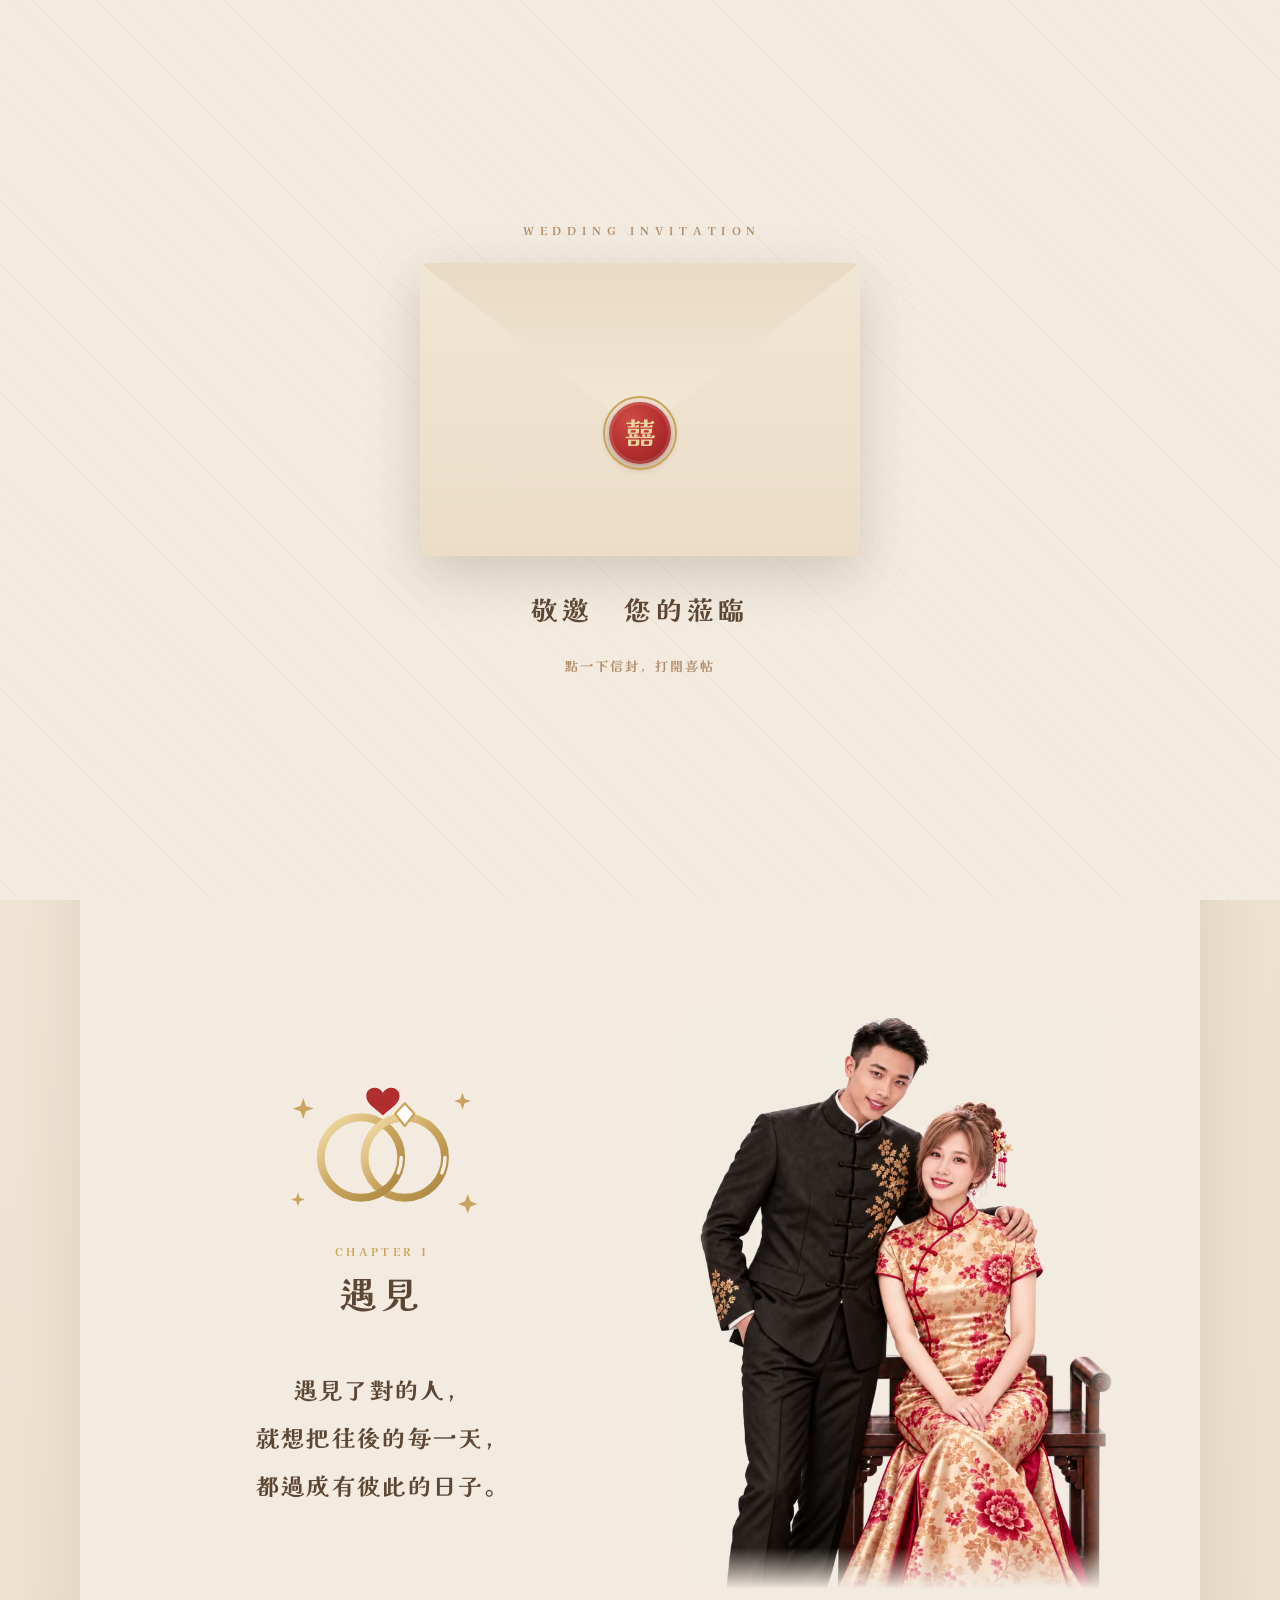
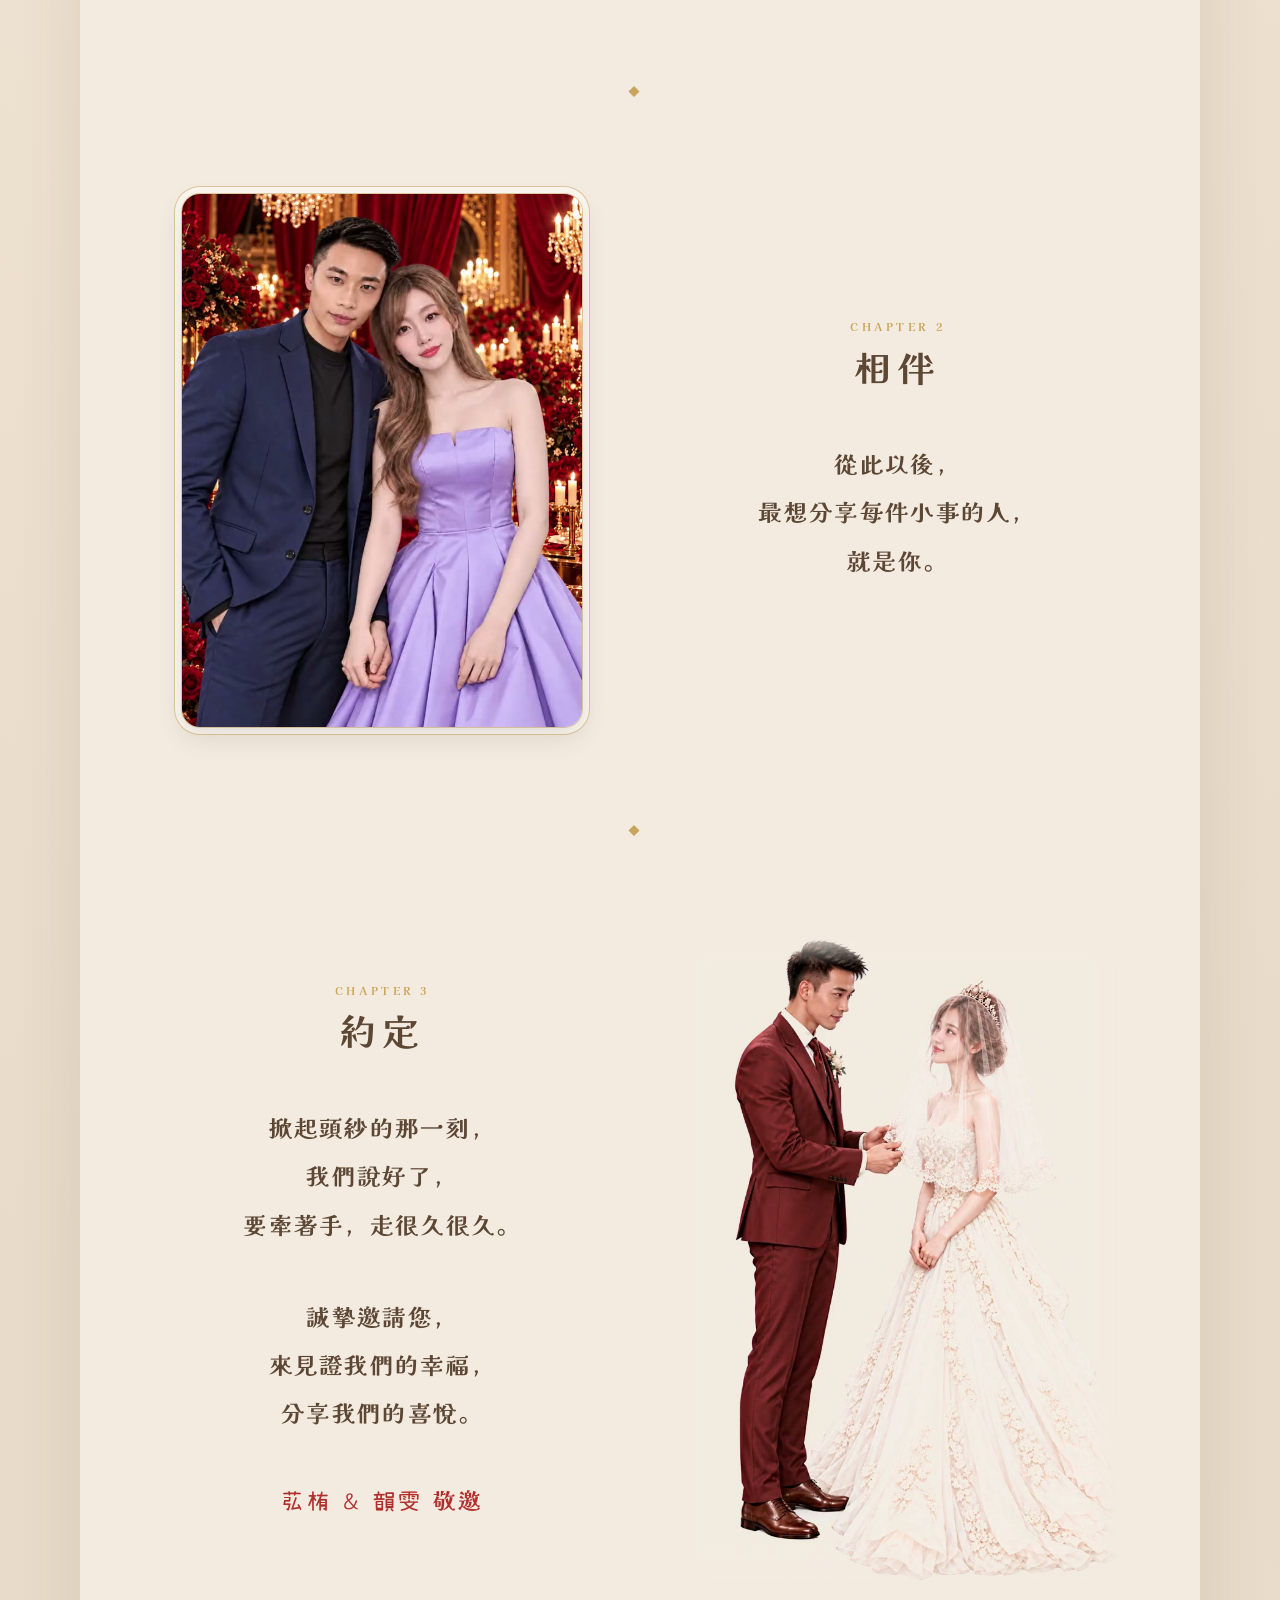
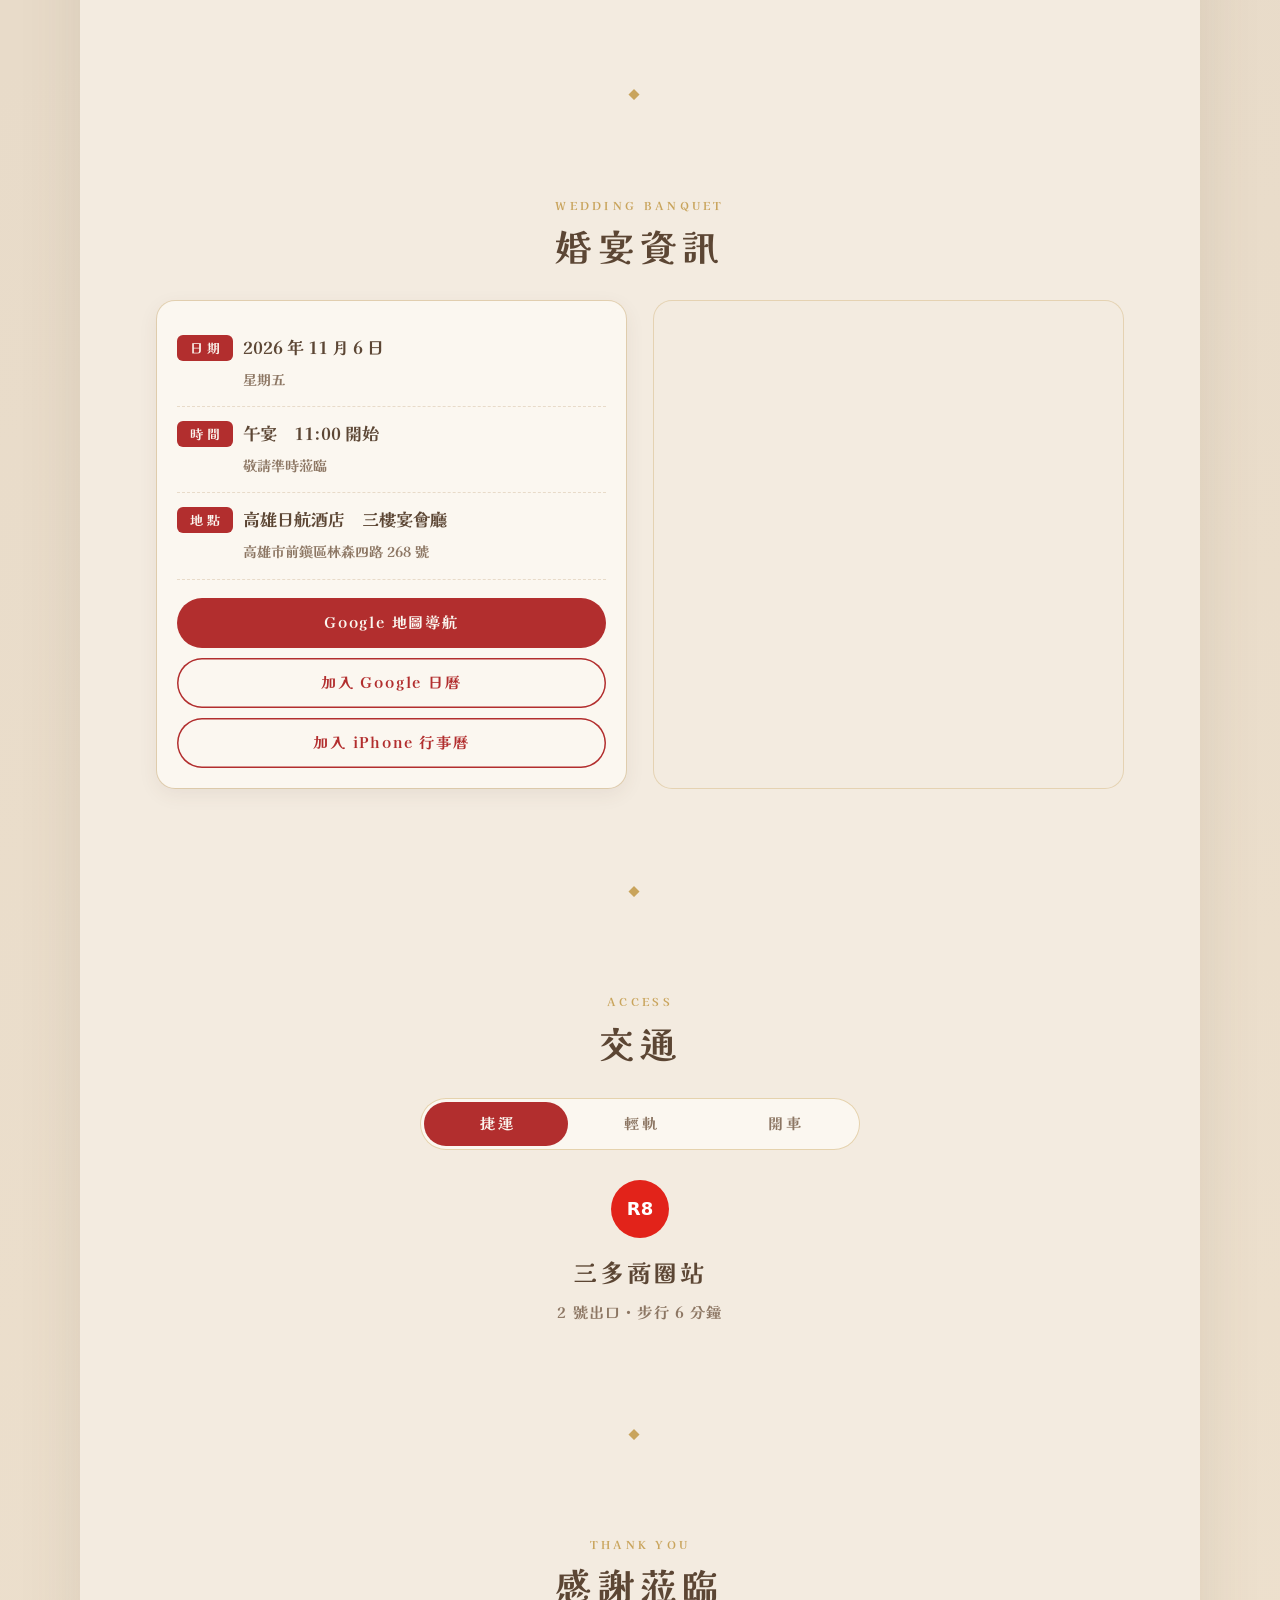
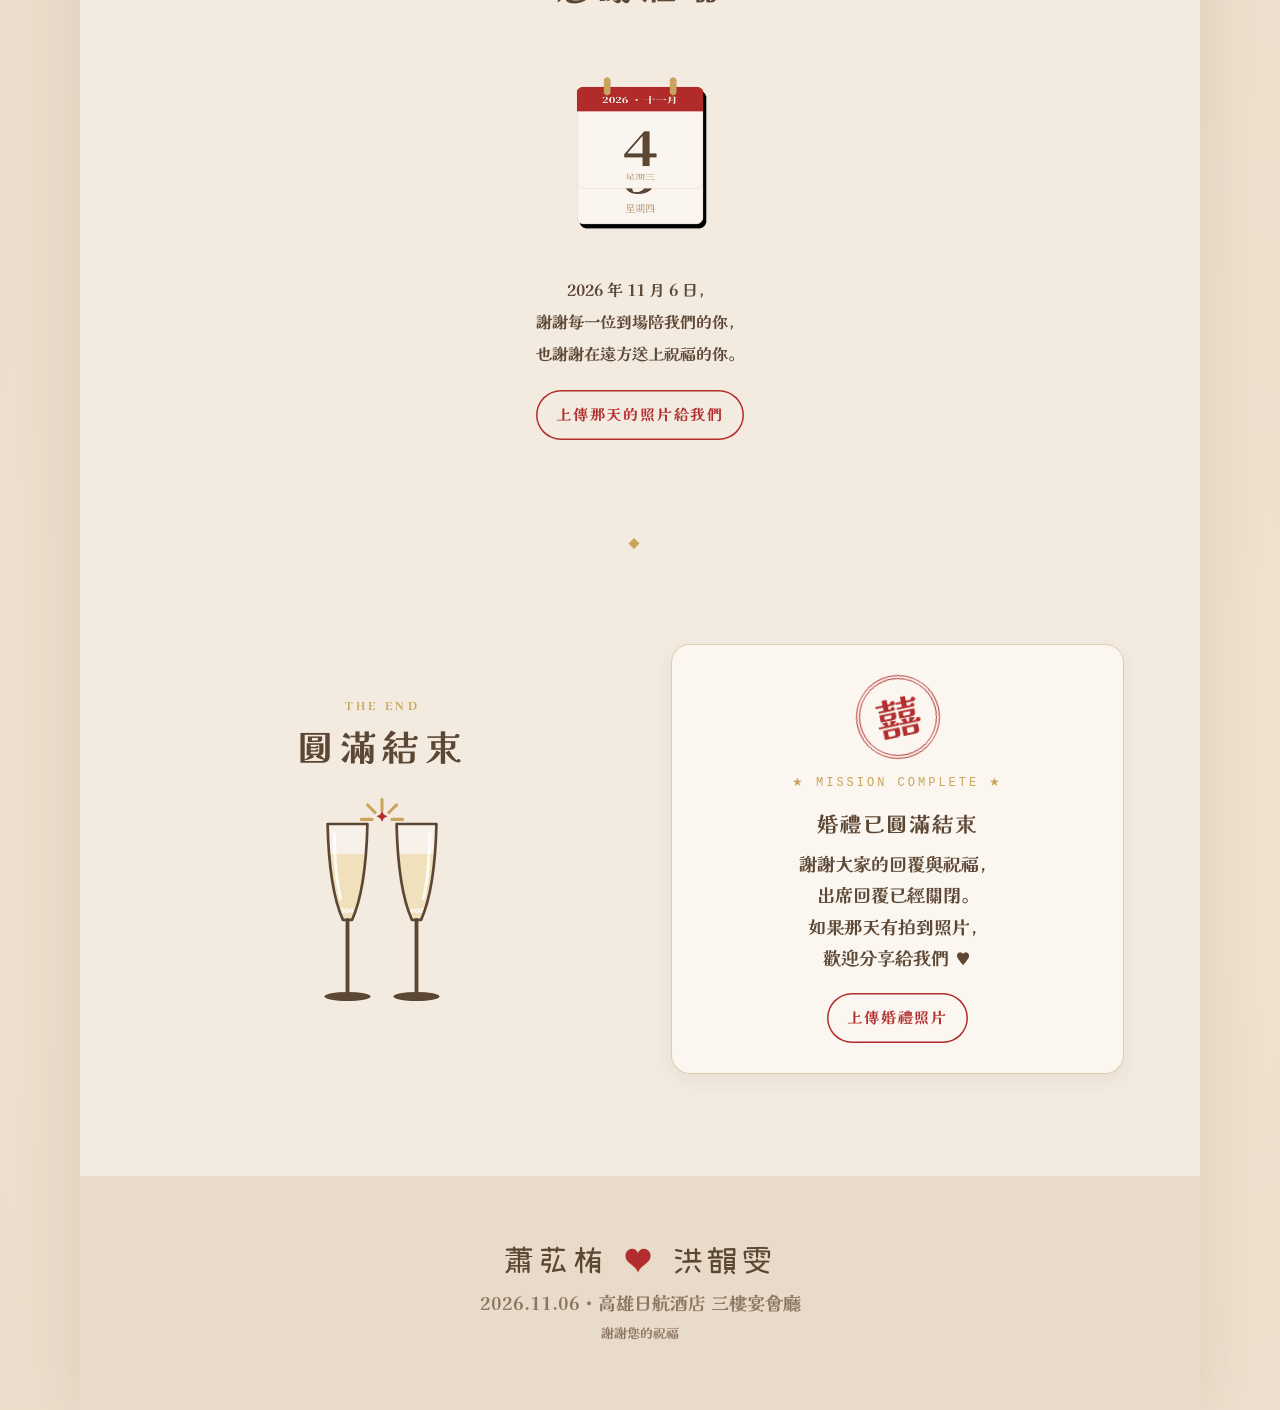
==== commit a1b2ad1d: "關閉出席回覆，改成「婚禮已圓滿結束」 Co-Authored-By: Claude Opus 5.5 <noreply@anthropic.com>" ====
--- a/index.html
+++ b/index.html
@@ -4,12 +4,12 @@
 <meta charset="utf-8">
 <meta name="viewport" content="width=device-width, initial-scale=1, viewport-fit=cover">
 <title>蕭苰栯 ♥ 洪韻雯｜婚宴邀請</title>
-<meta name="description" content="2026.11.06（五）午宴・高雄日航酒店。我們要結婚了，誠摯邀請您來見證我們的幸福。">
+<meta name="description" content="2026.11.06（五）高雄日航酒店。謝謝每一位來見證我們幸福的你。">
 <meta name="theme-color" content="#F3EBE0">
 <!-- LINE / Facebook 分享預覽 -->
 <meta property="og:type" content="website">
-<meta property="og:title" content="蕭苰栯 ♥ 洪韻雯 要結婚了！">
-<meta property="og:description" content="2026.11.06（五）午宴・高雄日航酒店｜點開來看喜帖並回覆出席">
+<meta property="og:title" content="蕭苰栯 ♥ 洪韻雯 結婚了！">
+<meta property="og:description" content="2026.11.06 高雄日航酒店｜謝謝你的祝福，婚禮已圓滿結束">
 <meta property="og:image" content="https://benny19890331.github.io/wedding/assets/og.jpg">
 <meta property="og:image:width" content="1200">
 <meta property="og:image:height" content="630">
@@ -193,9 +193,9 @@
     <a class="btn btn-ghost" href="photos.html">上傳那天的照片給我們</a>
   </section>
 
-  <!-- ============ 出席回覆 ============ -->
+  <!-- ============ 出席回覆（婚禮後已關閉） ============ -->
   <section class="section reveal" id="rsvp">
-    <h2 class="section-title center"><small>R.S.V.P.</small>出席回覆</h2>
+    <h2 class="section-title center"><small>THE END</small>圓滿結束</h2>
     <svg class="deco cheers" viewBox="0 0 300 270" role="img" aria-label="兩個香檳杯輕輕碰杯">
       <!-- 兩個杯子各自以杯底為支點往中間傾斜，杯口剛好相碰、不會交疊 -->
       <g transform="translate(105 255)"><g class="tilt">
@@ -219,86 +219,13 @@
         <path class="clink-star" d="M0 -7l2.4 4.6 4.6 2.4-4.6 2.4-2.4 4.6-2.4-4.6-4.6-2.4 4.6-2.4z"/>
       </g>
     </svg>
-    <p class="center muted form-note">為了幫您安排座位，麻煩填寫以下資料。<br>填錯了沒關係，用同一支手機號碼再送出一次就會更新。</p>
-
-    <form class="card form" id="rsvp-form" novalidate>
-      <label class="field">
-        <span>姓名 <i>*</i></span>
-        <input name="name" autocomplete="name" maxlength="30" required placeholder="例：王小明">
-      </label>
-      <label class="field">
-        <span>手機號碼 <i>*</i></span>
-        <input name="phone" type="tel" inputmode="tel" autocomplete="tel" maxlength="15" required placeholder="09xx-xxx-xxx">
-      </label>
-
-      <fieldset class="field">
-        <legend>您是</legend>
-        <div class="chips">
-          <label><input type="radio" name="side" value="男方親友"><span>男方親友</span></label>
-          <label><input type="radio" name="side" value="女方親友"><span>女方親友</span></label>
-          <label><input type="radio" name="side" value="共同朋友"><span>共同朋友</span></label>
-        </div>
-      </fieldset>
-
-      <fieldset class="field">
-        <legend>是否出席 <i>*</i></legend>
-        <div class="choice">
-          <label><input type="radio" name="attend" value="yes" required><span><b>歡喜赴宴</b><small>我會到場！</small></span></label>
-          <label><input type="radio" name="attend" value="no"><span><b>無法出席</b><small>祝福滿滿</small></span></label>
-        </div>
-      </fieldset>
-
-      <div id="attend-fields">
-        <label class="check">
-          <input type="checkbox" name="selfveg" id="selfveg">
-          <span>我吃素</span>
-        </label>
-        <fieldset class="field">
-          <legend>同行親友</legend>
-          <div class="comp-list" id="comp-list"></div>
-          <button class="btn btn-ghost comp-add" type="button" id="comp-add">＋ 新增一位同行親友</button>
-        </fieldset>
-        <fieldset class="field">
-          <legend>嬰兒／兒童座椅</legend>
-          <div class="chips">
-            <label><input type="radio" name="seat" value="no" checked><span>不需要</span></label>
-            <label><input type="radio" name="seat" value="yes"><span>需要</span></label>
-          </div>
-        </fieldset>
-        <label class="field" id="kids-field" hidden>
-          <span>座椅數量</span>
-          <select name="kids"></select>
-        </label>
-        <p class="calc" id="meal-calc"></p>
-      </div>
-
-      <label class="check">
-        <input type="checkbox" name="paper">
-        <span>我想收到紙本喜帖</span>
-      </label>
-      <label class="field" id="address-field" hidden>
-        <span>寄送地址 <i>*</i></span>
-        <input name="address" autocomplete="street-address" maxlength="120" placeholder="郵遞區號＋完整地址">
-      </label>
-
-      <label class="field">
-        <span>想對新人說的話</span>
-        <textarea name="message" rows="3" maxlength="300" placeholder="選填"></textarea>
-      </label>
-
-      <!-- 防機器人：真人看不到這個欄位 -->
-      <label class="hp" aria-hidden="true">網站<input name="website" tabindex="-1" autocomplete="off"></label>
-
-      <p class="form-error" id="form-error" role="alert" hidden></p>
-      <button class="btn btn-big" type="submit" id="submit-btn">送出回覆</button>
-    </form>
-
-    <div class="card thanks" id="thanks" hidden>
+    <!-- 婚禮結束後關閉出席回覆（原本的表單在 git 紀錄裡） -->
+    <div class="card thanks">
       <div class="thanks-stamp" aria-hidden="true">囍</div>
       <p class="mission">★ MISSION COMPLETE ★</p>
-      <h3 id="thanks-title">收到您的回覆了！</h3>
-      <p id="thanks-body"></p>
-      <button class="btn btn-ghost" type="button" id="edit-again">修改回覆</button>
+      <h3>婚禮已圓滿結束</h3>
+      <p>謝謝大家的回覆與祝福，<br>出席回覆已經關閉。<br>如果那天有拍到照片，<br>歡迎分享給我們 ♥</p>
+      <a class="btn btn-ghost" href="photos.html">上傳婚禮照片</a>
     </div>
   </section>
 
@@ -310,6 +237,6 @@
 </main>
 
 <script src="config.js?v=10192201"></script>
-<script src="js/main.js?v=11151200"></script>
+<script src="js/main.js?v=11151500"></script>
 </body>
 </html>
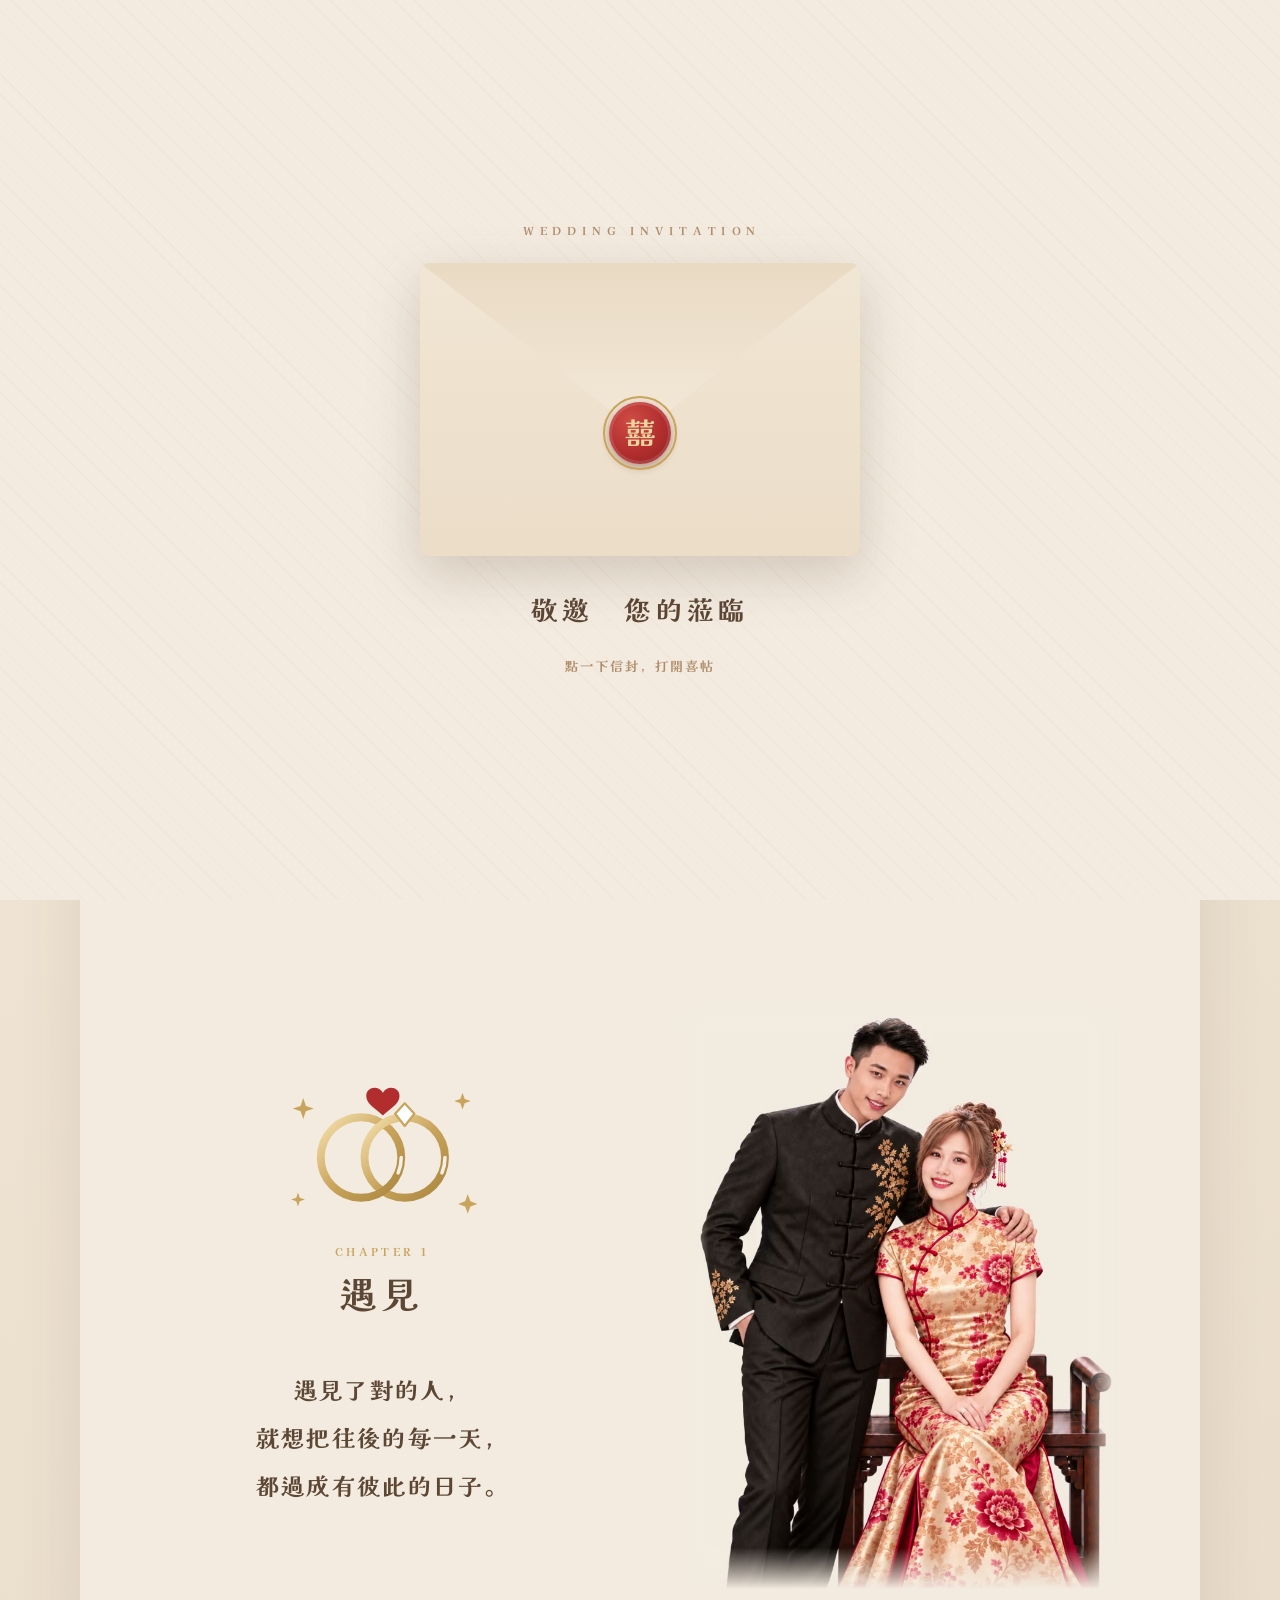
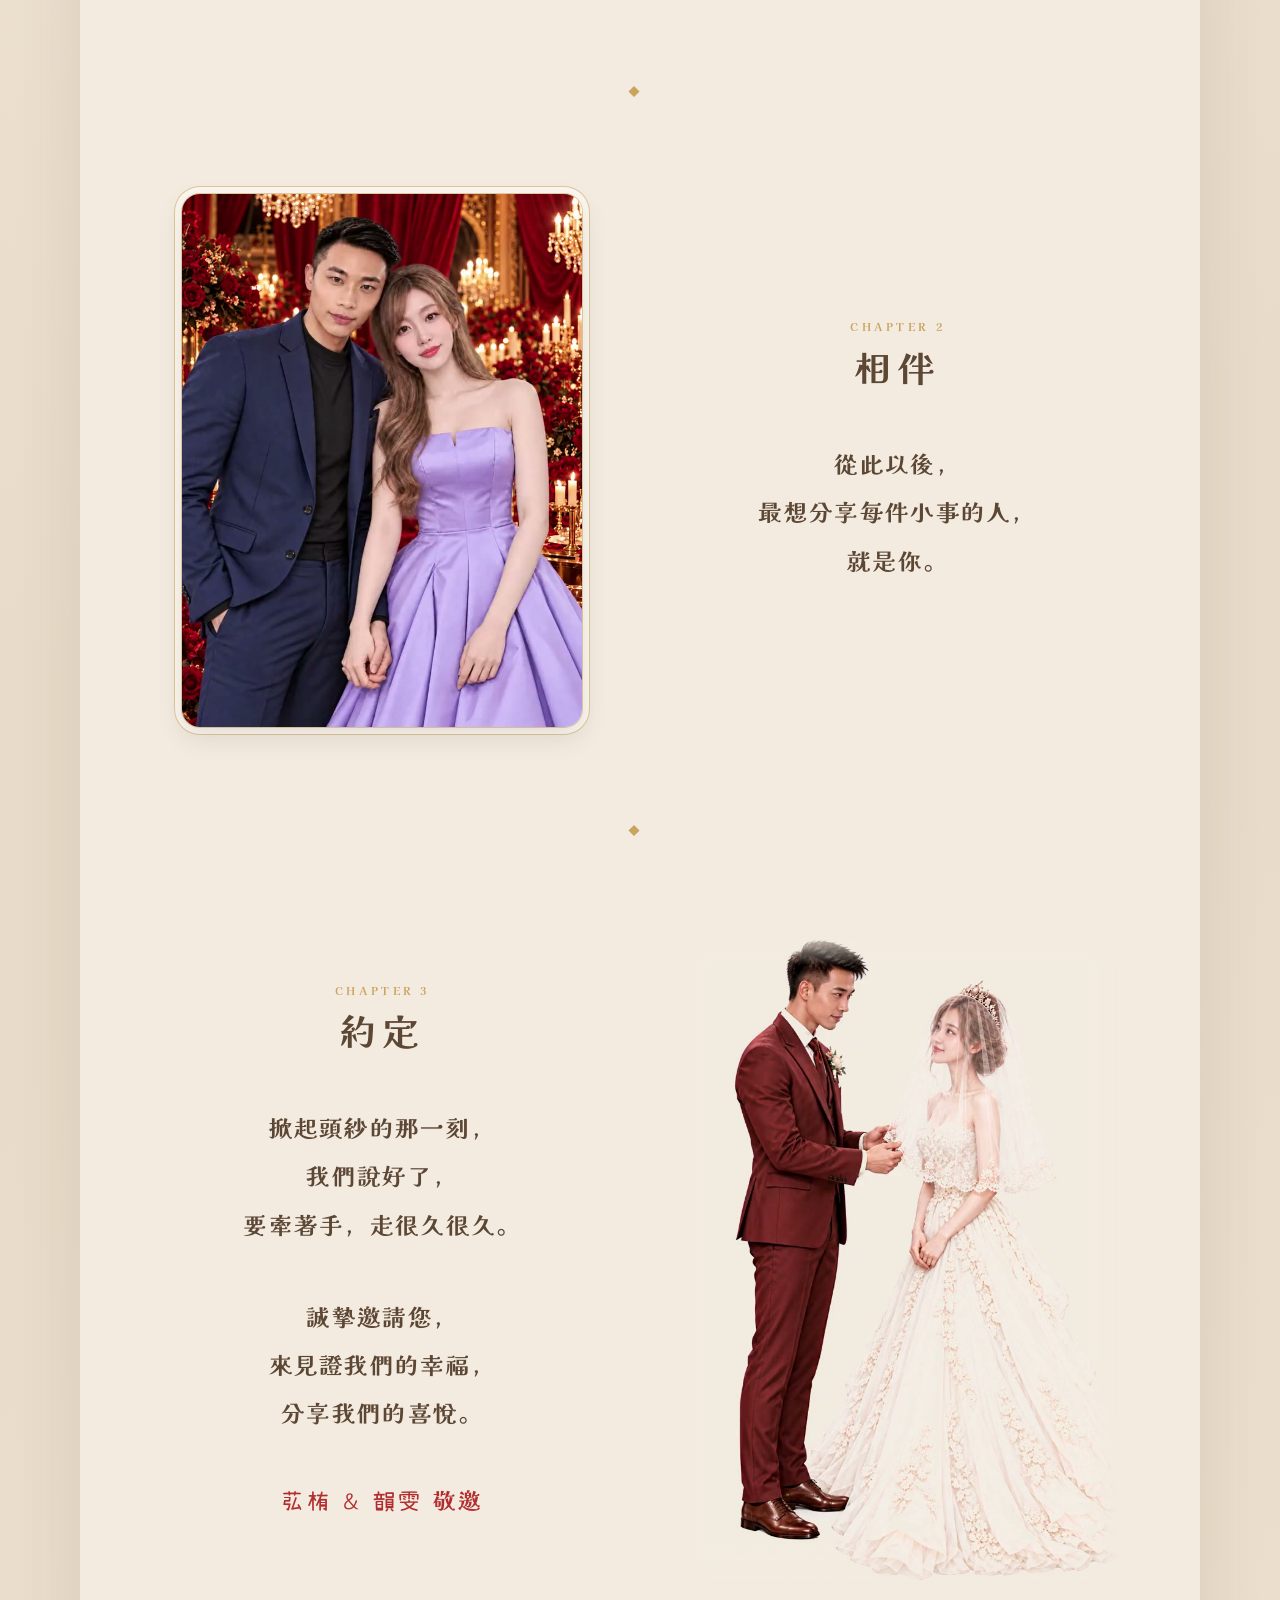
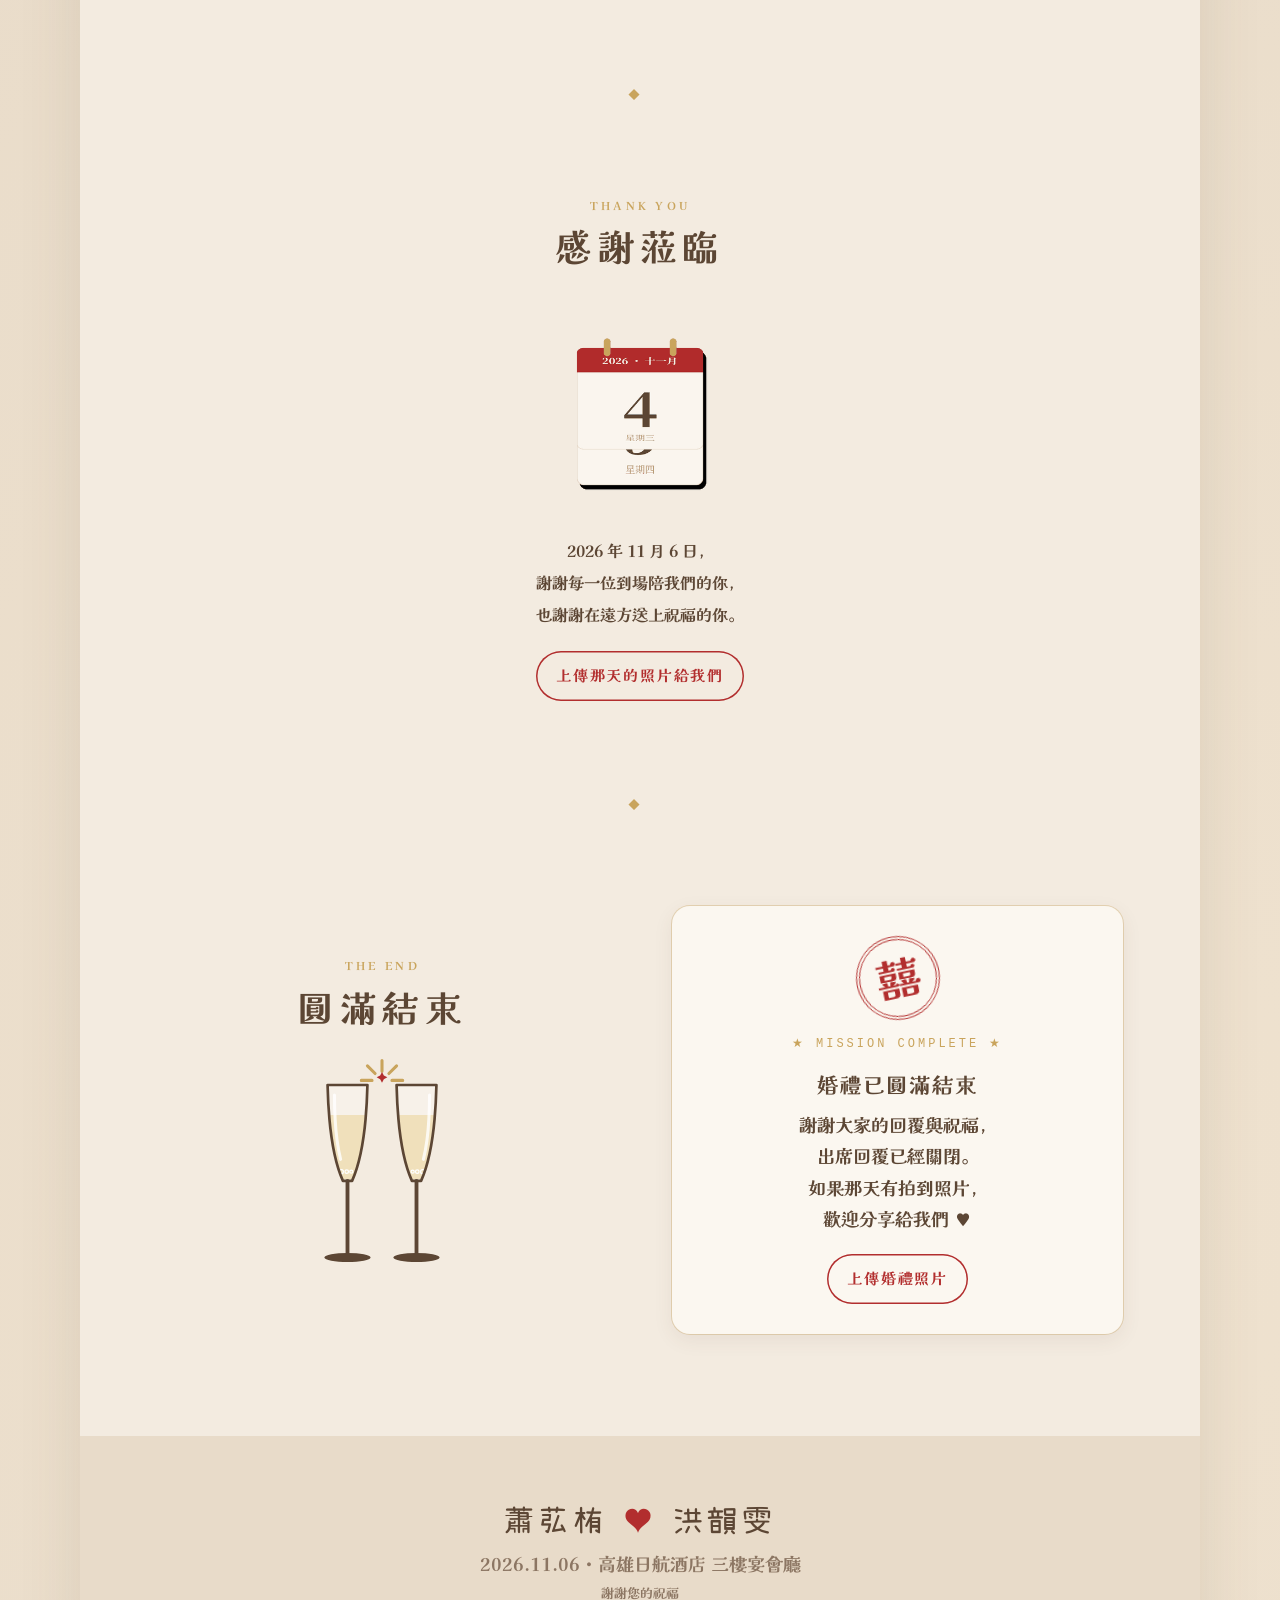
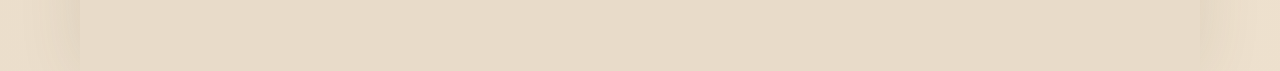
==== commit a867405f: "婚禮後拿掉婚宴資訊（時間地點、地圖、行事曆）和交通區塊 Co-Authored-By: Claude Opus 5.5 <noreply@anthropic.com>" ====
--- a/index.html
+++ b/index.html
@@ -18,7 +18,7 @@
 <link rel="preconnect" href="https://fonts.googleapis.com">
 <link rel="preconnect" href="https://fonts.gstatic.com" crossorigin>
 <link href="https://fonts.googleapis.com/css2?family=UoqMunThenKhung&family=Noto+Serif+TC:wght@400;700&family=LXGW+WenKai+TC&display=swap" rel="stylesheet">
-<link rel="stylesheet" href="css/style.css?v=11151200">
+<link rel="stylesheet" href="css/style.css?v=11151600">
 <noscript><style>.cover{display:none}.reveal>*,.hero>*{opacity:1!important;transform:none!important}</style></noscript>
 </head>
 <body>
@@ -131,60 +131,6 @@
     <p class="sign"><span class="nm">苰栯 &amp; 韻雯</span> 敬邀</p>
   </section>
 
-  <!-- ============ 婚宴資訊 ============ -->
-  <section class="section reveal" id="info">
-    <h2 class="section-title center"><small>WEDDING BANQUET</small>婚宴資訊</h2>
-    <div class="card info">
-      <div class="info-row">
-        <span class="info-label">日期</span>
-        <div><b>2026 年 11 月 6 日</b><span class="muted">星期五</span></div>
-      </div>
-      <div class="info-row">
-        <span class="info-label">時間</span>
-        <div><b>午宴　11:00 開始</b><span class="muted">敬請準時蒞臨</span></div>
-      </div>
-      <div class="info-row">
-        <span class="info-label">地點</span>
-        <div><b>高雄日航酒店　三樓宴會廳</b><span class="muted">高雄市前鎮區林森四路 268 號</span></div>
-      </div>
-      <div class="btn-row">
-        <a class="btn" href="https://www.google.com/maps/search/?api=1&query=%E9%AB%98%E9%9B%84%E6%97%A5%E8%88%AA%E9%85%92%E5%BA%97" target="_blank" rel="noopener">Google 地圖導航</a>
-        <a class="btn btn-ghost" id="gcal" href="#" target="_blank" rel="noopener">加入 Google 日曆</a>
-        <a class="btn btn-ghost" href="assets/wedding.ics">加入 iPhone 行事曆</a>
-      </div>
-    </div>
-    <div class="map">
-      <iframe title="高雄日航酒店地圖" src="https://www.google.com/maps?q=%E9%AB%98%E9%9B%84%E6%97%A5%E8%88%AA%E9%85%92%E5%BA%97+%E9%AB%98%E9%9B%84%E5%B8%82%E5%89%8D%E9%8E%AE%E5%8D%80%E6%9E%97%E6%A3%AE%E5%9B%9B%E8%B7%AF268%E8%99%9F&z=16&output=embed" loading="lazy" referrerpolicy="no-referrer-when-downgrade"></iframe>
-    </div>
-  </section>
-
-  <!-- ============ 交通 ============ -->
-  <section class="section reveal">
-    <h2 class="section-title center"><small>ACCESS</small>交通</h2>
-    <div class="way">
-      <div class="way-tabs" role="tablist" aria-label="交通方式">
-        <button type="button" role="tab" aria-selected="true" data-way="mrt">捷運</button>
-        <button type="button" role="tab" aria-selected="false" data-way="lrt">輕軌</button>
-        <button type="button" role="tab" aria-selected="false" data-way="car">開車</button>
-      </div>
-      <div class="way-panel" data-panel="mrt">
-        <span class="line-badge red-line">R8</span>
-        <b>三多商圈站</b>
-        <span>2 號出口・步行 6 分鐘</span>
-      </div>
-      <div class="way-panel" data-panel="lrt" hidden>
-        <span class="line-badge lrt">C7</span>
-        <b>軟體園區站</b>
-        <span>步行 10 分鐘</span>
-      </div>
-      <div class="way-panel" data-panel="car" hidden>
-        <span class="line-badge car">P</span>
-        <b>飯店地下停車場</b>
-        <span>喜宴賓客免費停 4 小時</span>
-      </div>
-    </div>
-  </section>
-
   <!-- ============ 感謝蒞臨（婚禮後，原本的倒數計時） ============ -->
   <section class="section center reveal">
     <h2 class="section-title"><small>THANK YOU</small>感謝蒞臨</h2>
@@ -237,6 +183,6 @@
 </main>
 
 <script src="config.js?v=10192201"></script>
-<script src="js/main.js?v=11151500"></script>
+<script src="js/main.js?v=11151600"></script>
 </body>
 </html>
--- a/css/style.css
+++ b/css/style.css
@@ -786,12 +786,7 @@
   .poem + .frame, .poem + .blend, .frame + .poem, .blend + .poem { margin-top: 0; }
   #moments > p:nth-of-type(2) { margin-top: 26px; }
 
-  /* 婚宴資訊：左邊資訊卡、右邊地圖 */
-  #info { display: grid; grid-template-columns: minmax(0, 1fr) minmax(0, 1fr); gap: 0 28px; align-items: stretch; }
-  #info > .section-title { grid-column: 1 / -1; }
-  #info > .map, #info > .map-note { margin-top: 0; aspect-ratio: auto; min-height: 340px; }
-
-  /* 出席回覆：左邊說明、右邊表單 */
+  /* 圓滿結束：左邊標題和乾杯、右邊感謝卡 */
   #rsvp { grid-template-rows: 1fr auto auto auto 1fr; }
   #rsvp > .section-title { grid-area: 2 / 1; }
   #rsvp > .cheers { grid-area: 3 / 1; }
